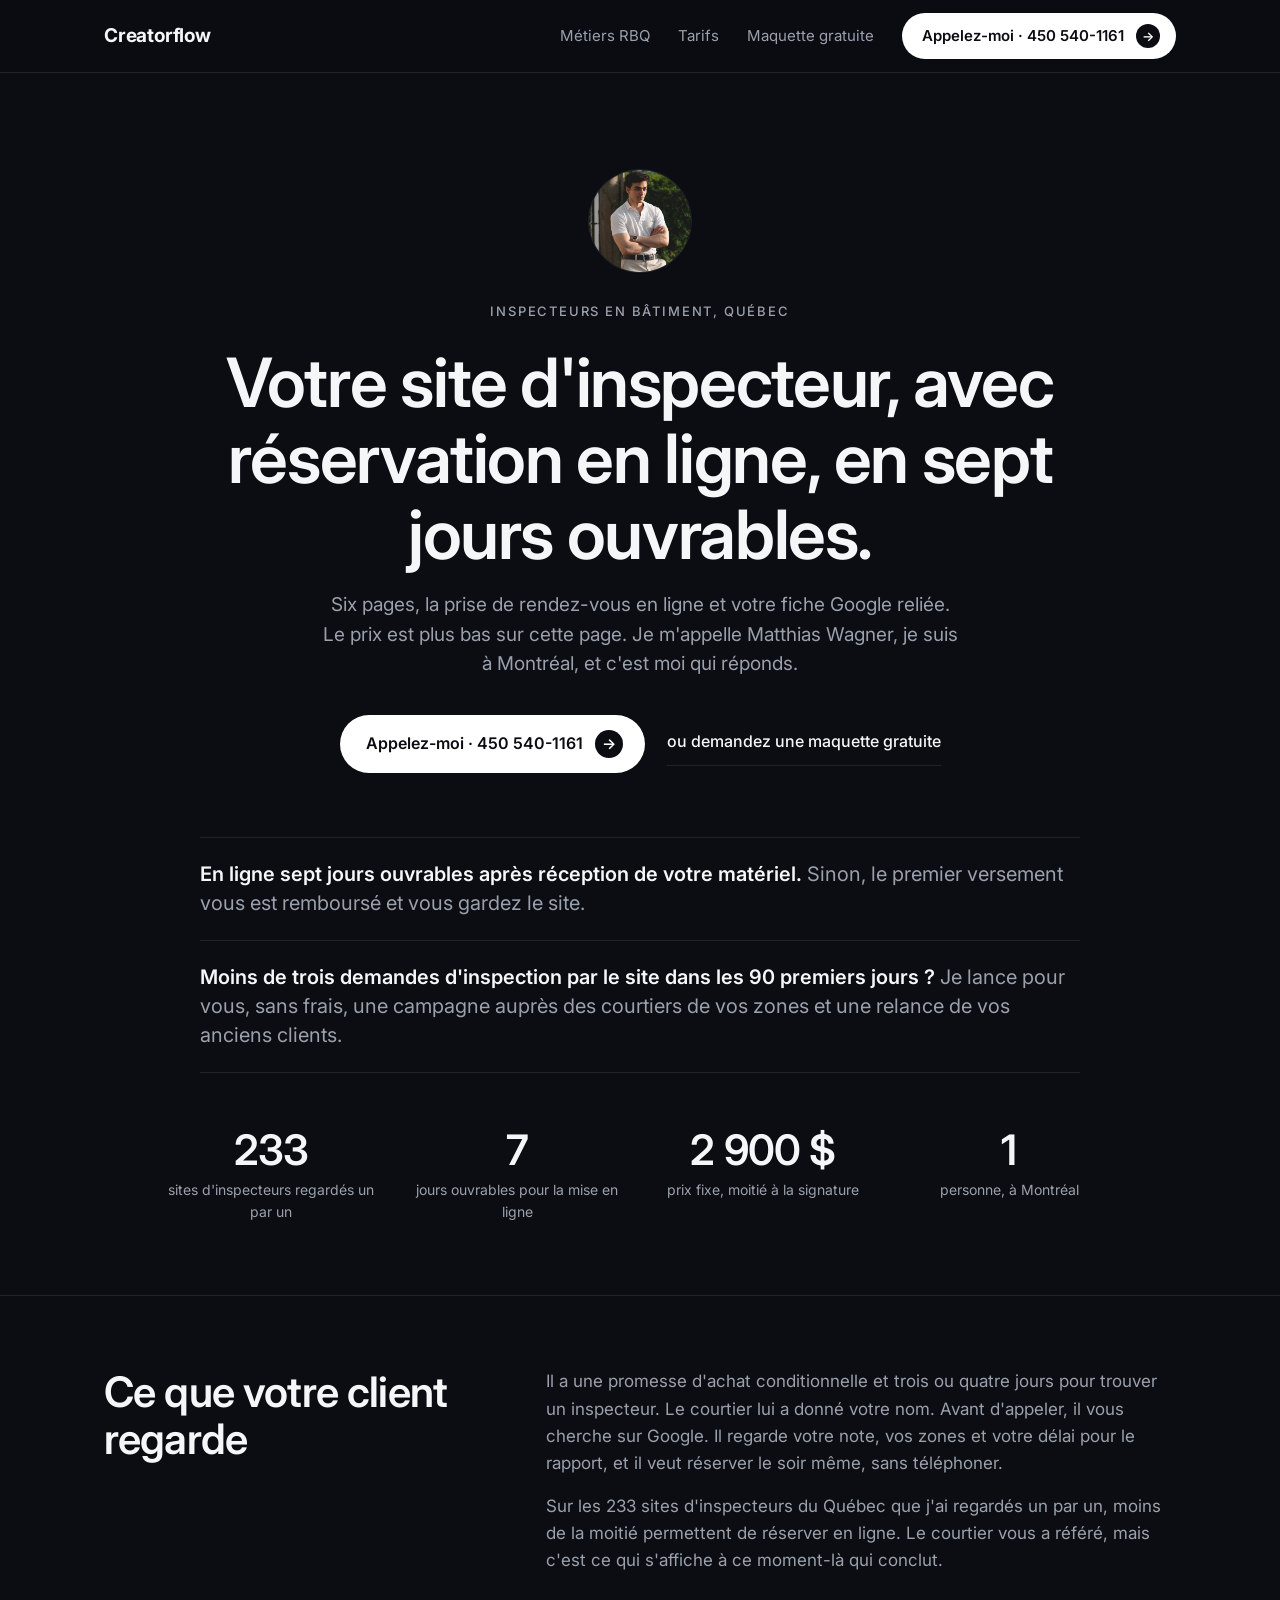
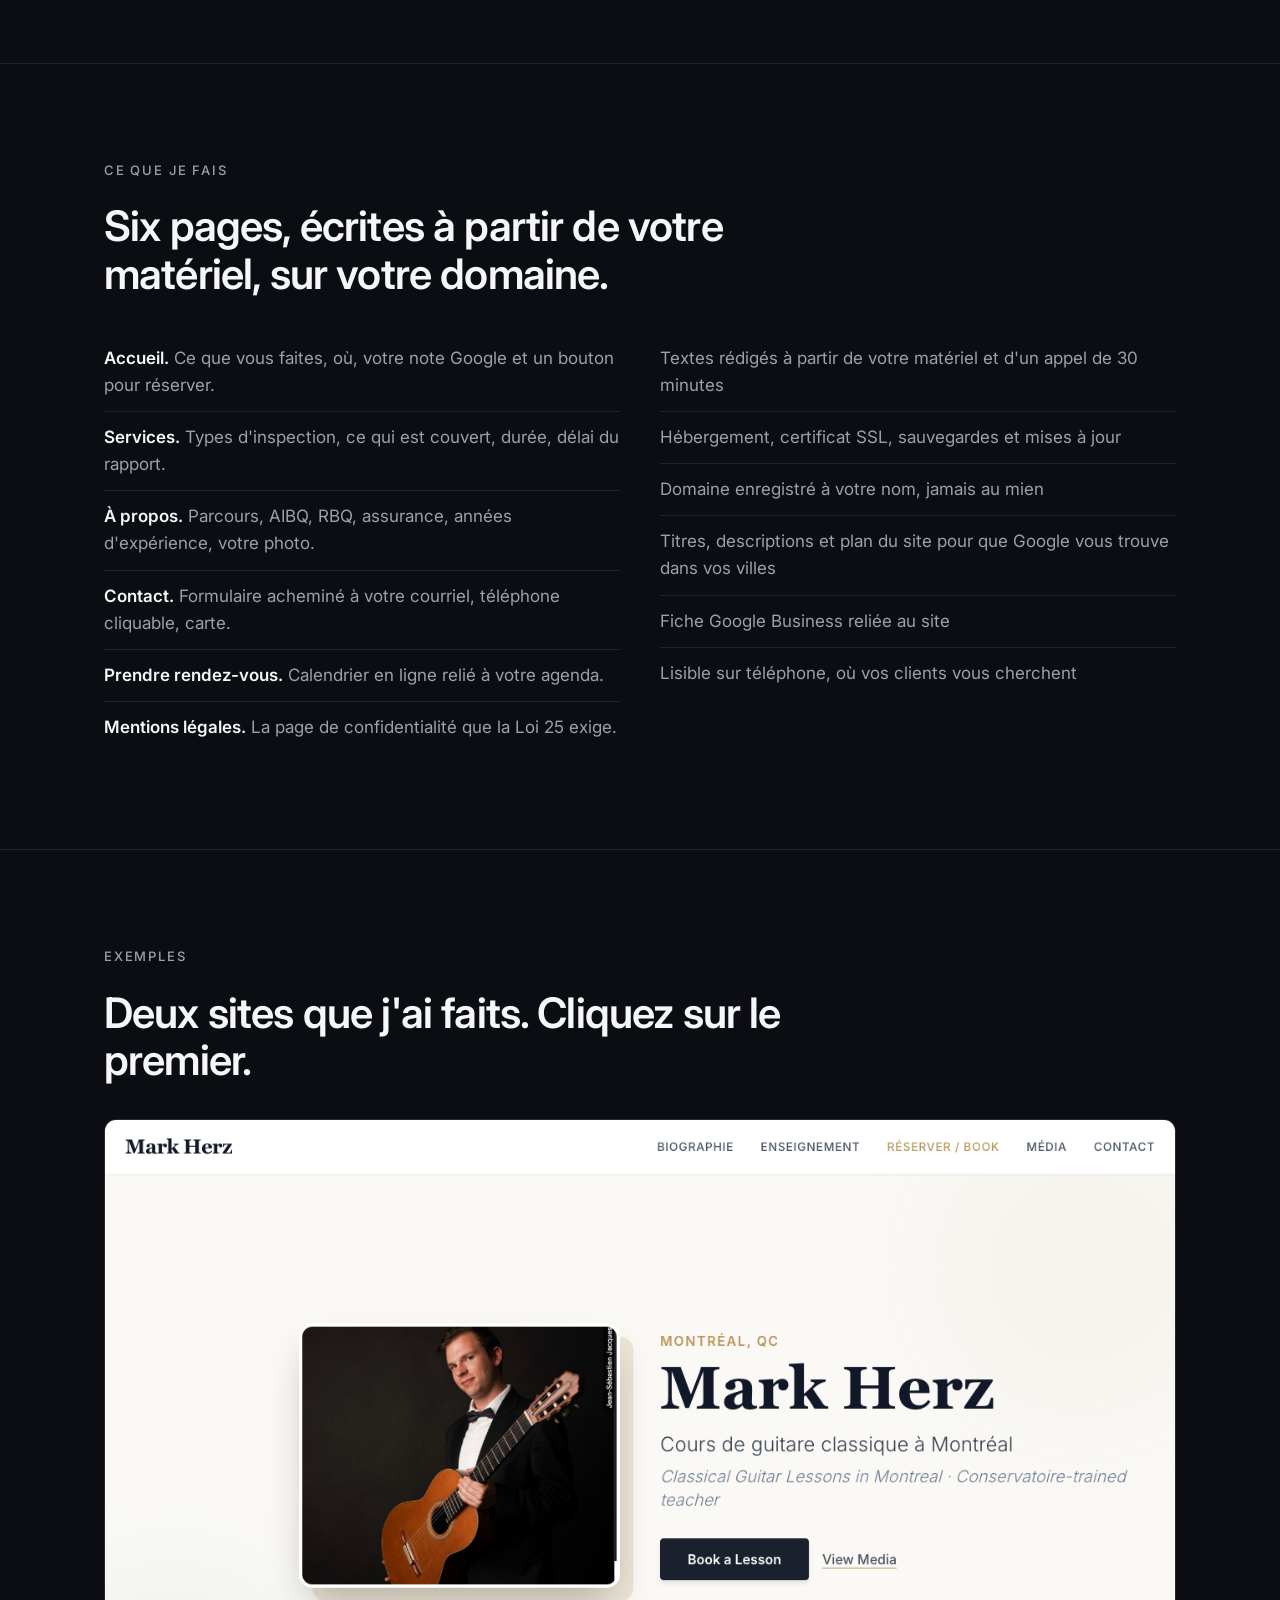
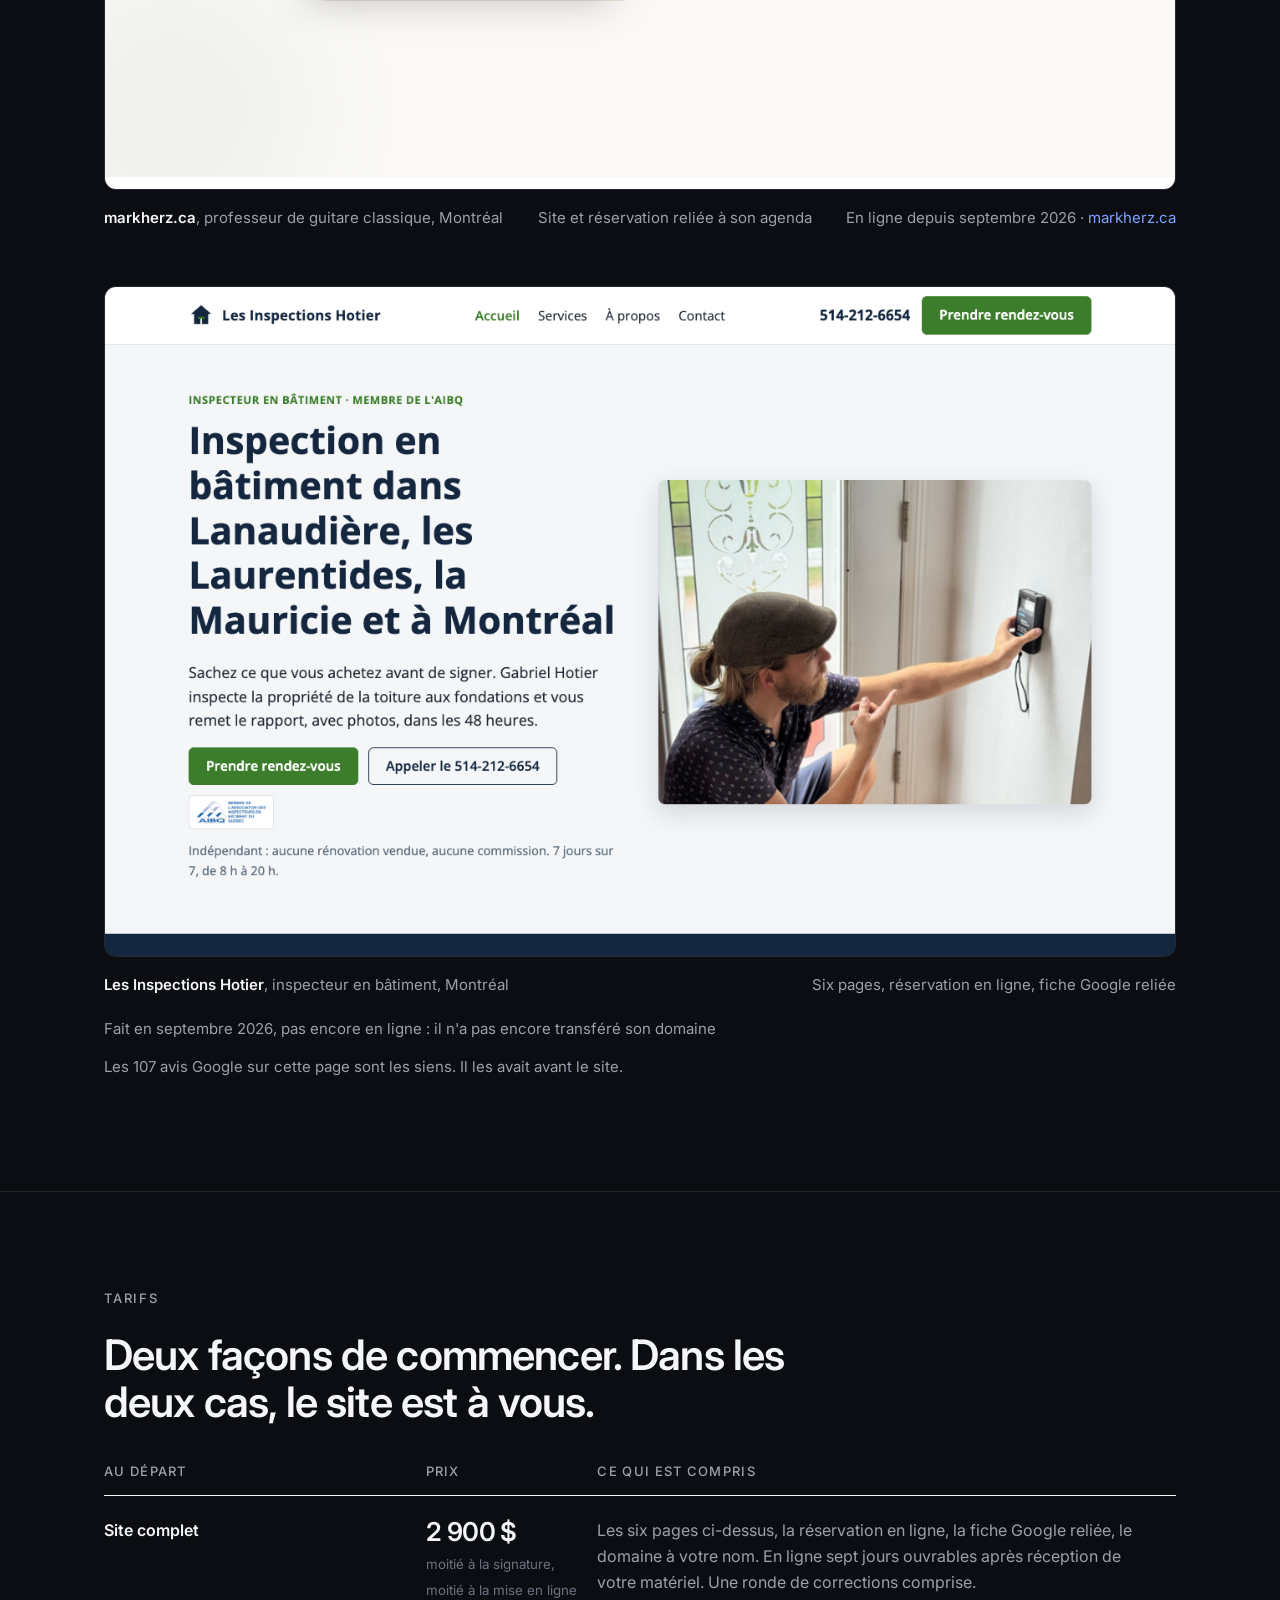
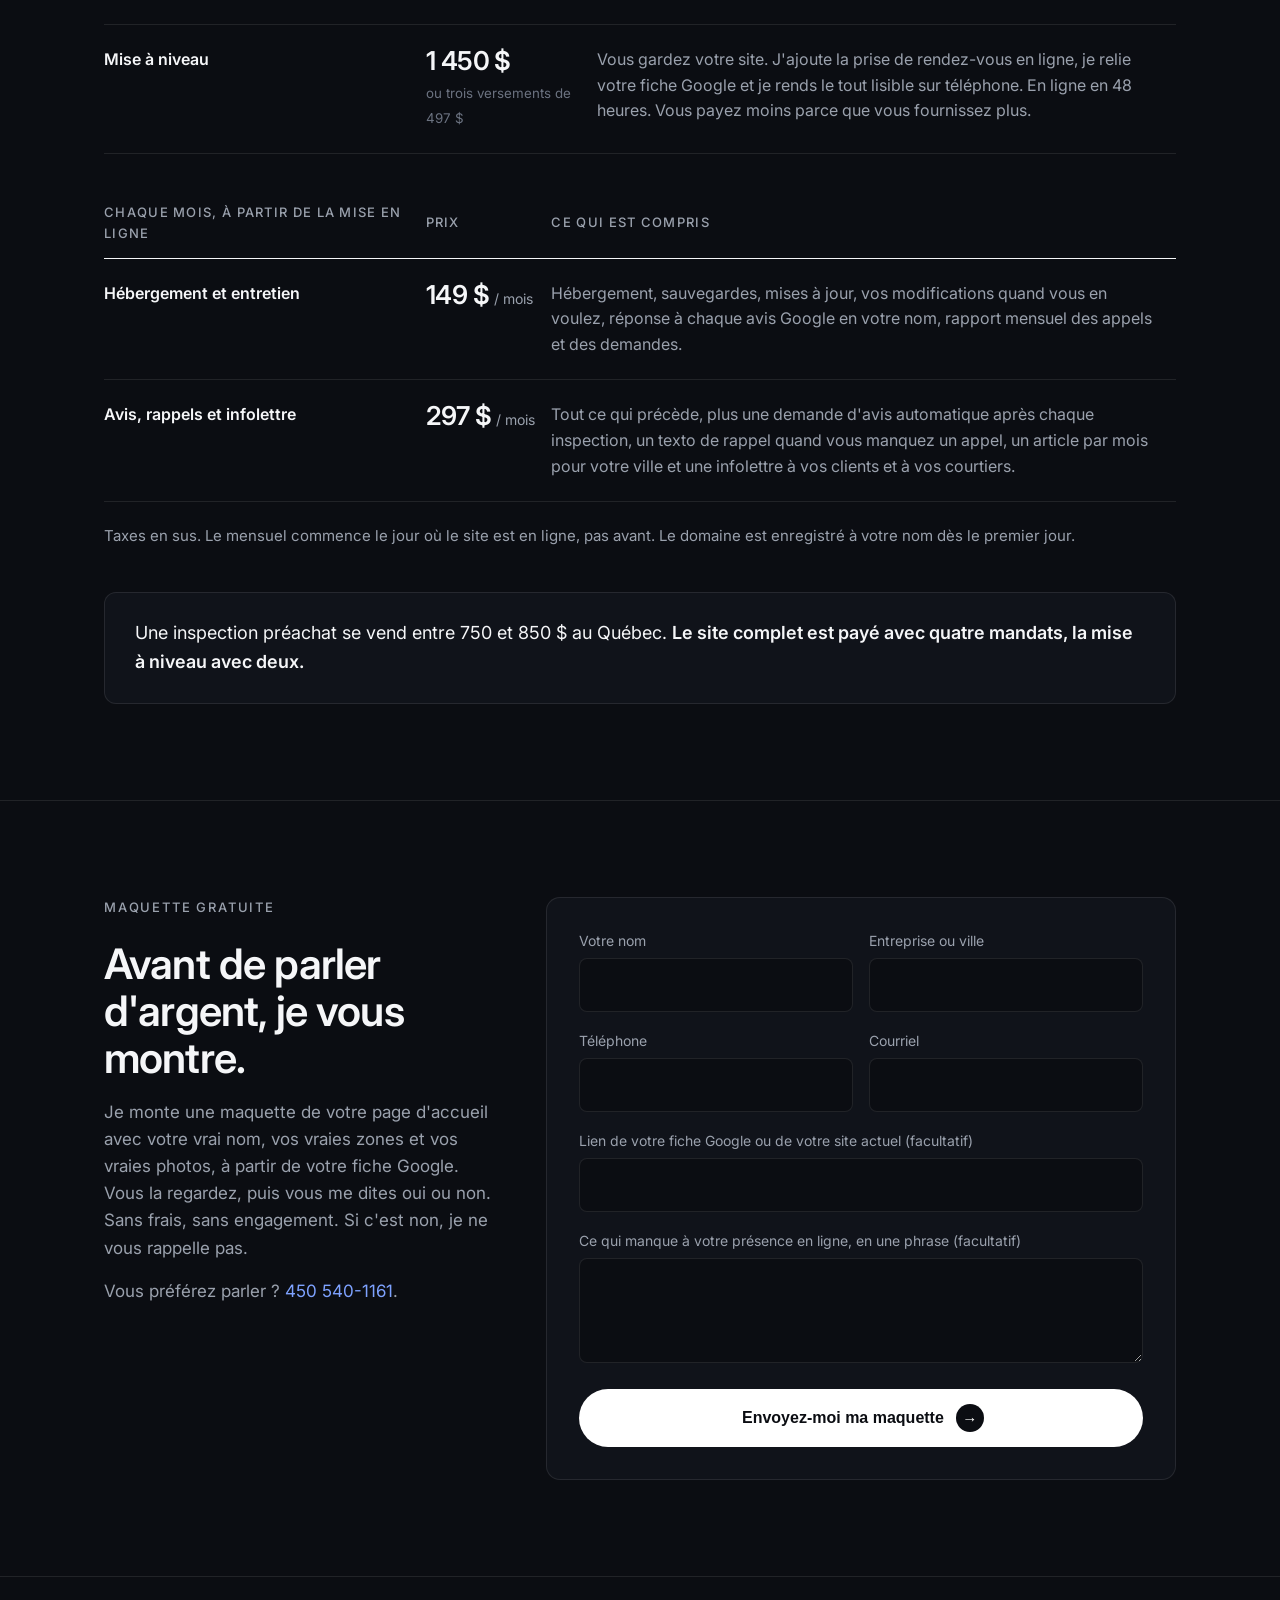
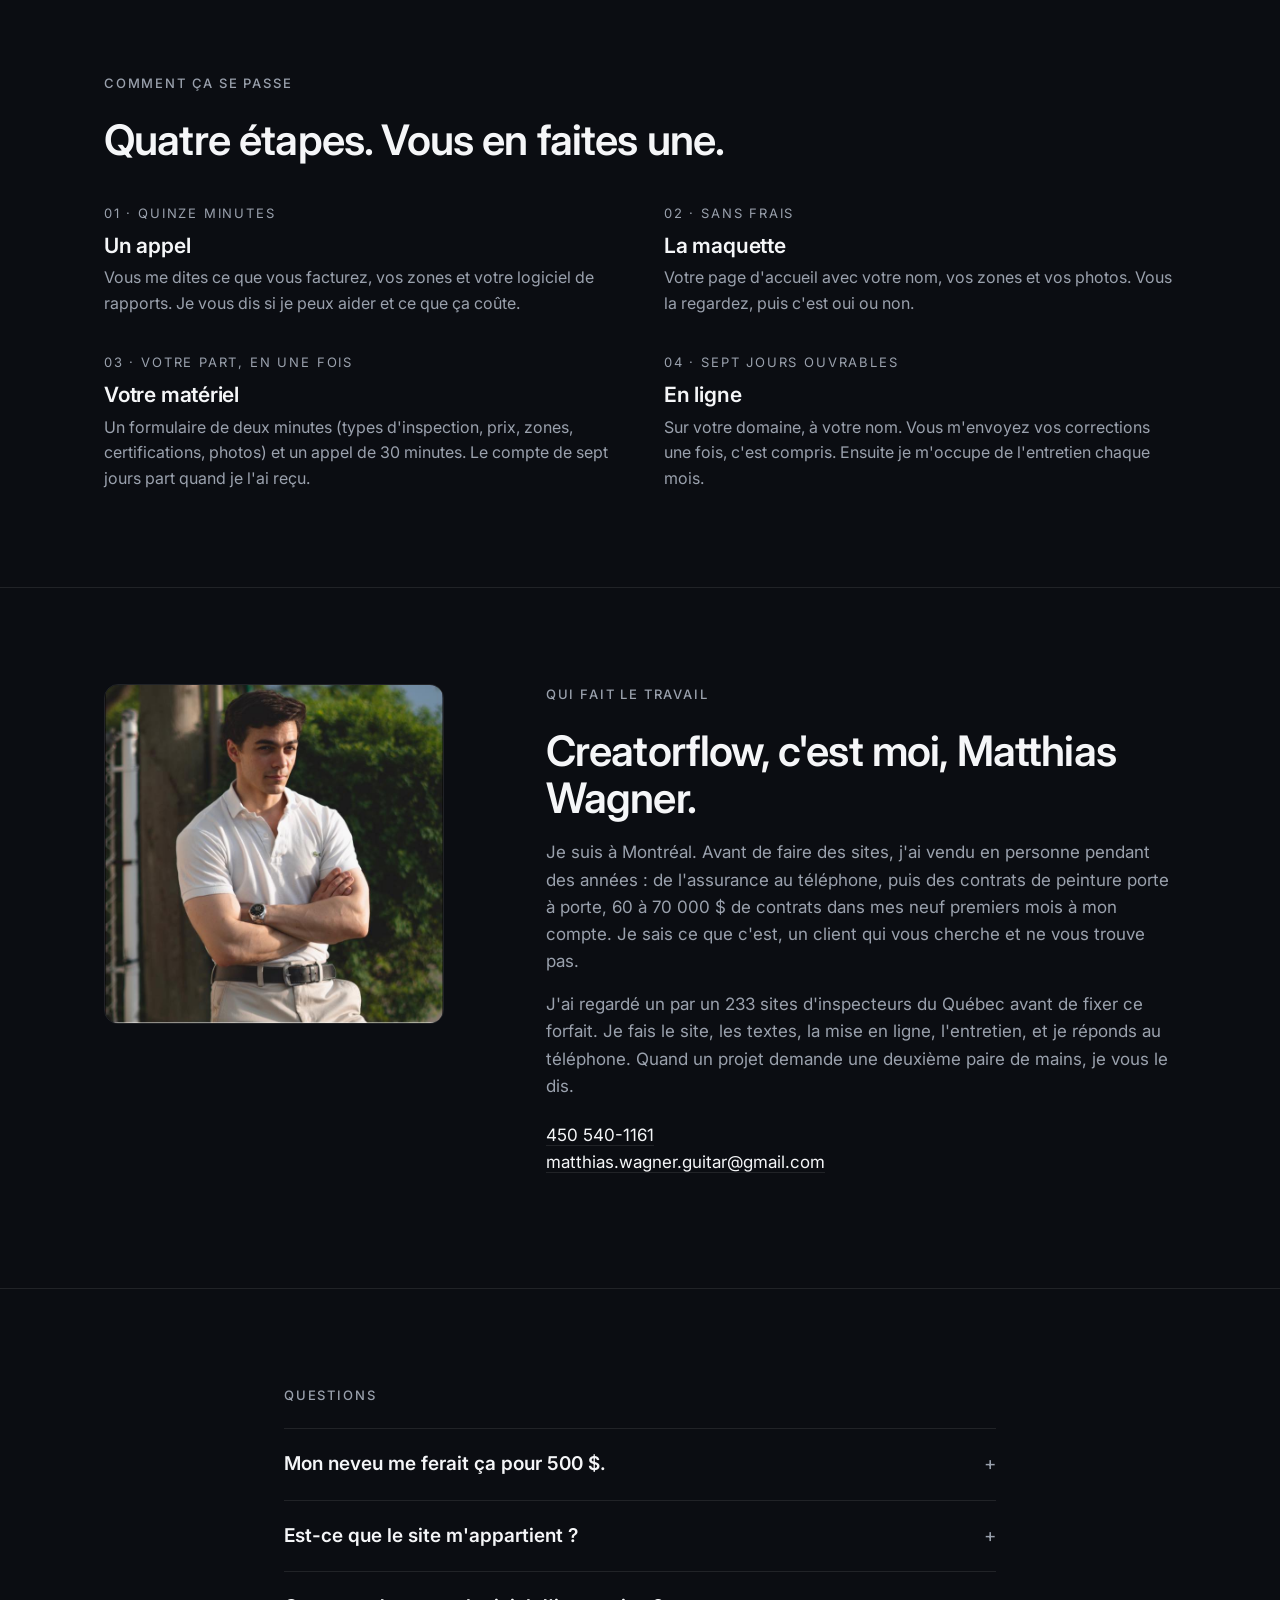
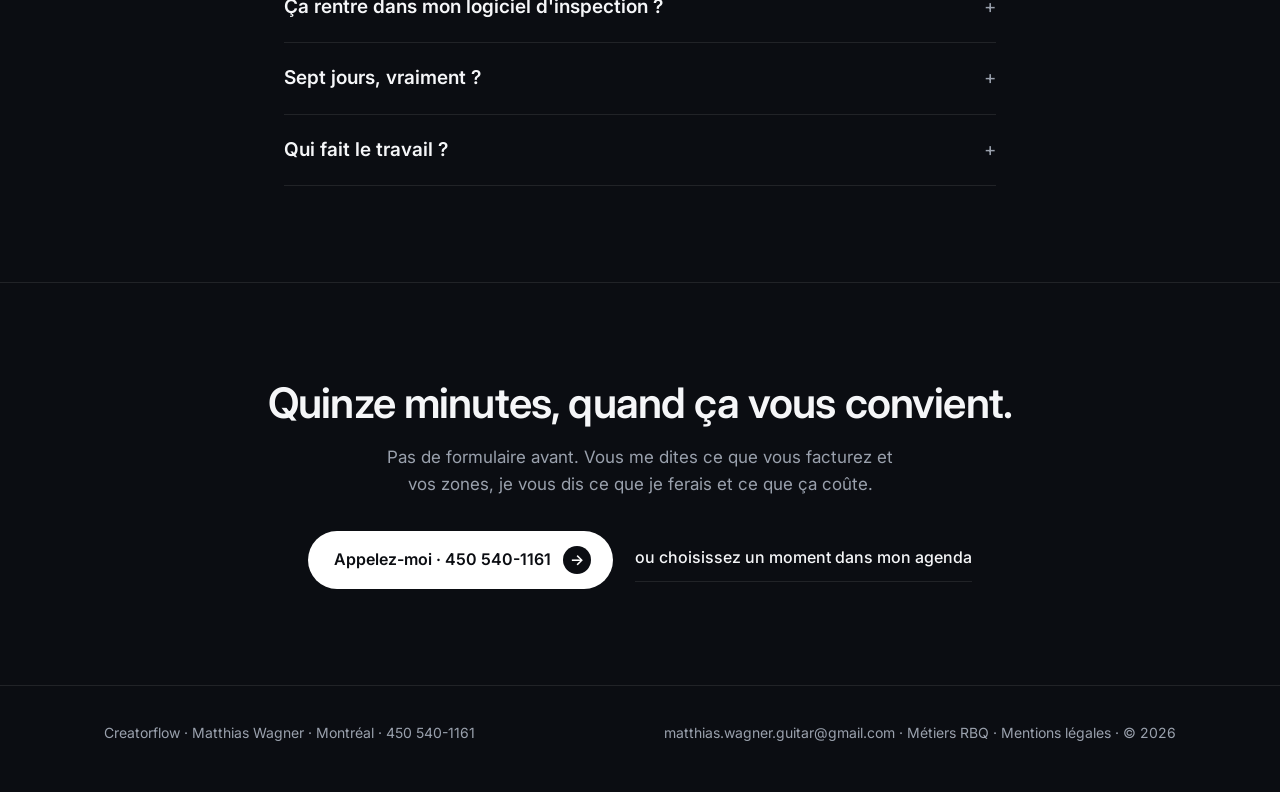
==== index.html @ e0410c9f "creatorflow.ca : site inspecteurs + métiers RBQ + mentions légales (2026-09-16)" ====
<!doctype html>
<html lang="fr-CA">
<head>
<meta charset="utf-8">
<meta name="viewport" content="width=device-width,initial-scale=1">
<title>Site pour inspecteur en bâtiment | Matthias Wagner</title>
<meta name="description" content="Site de six pages avec réservation en ligne pour inspecteur en bâtiment au Québec, en ligne en sept jours ouvrables. 2 900 $, prix fixe. Maquette gratuite.">
<link rel="canonical" href="https://creatorflow.ca/">
<meta property="og:title" content="Site web pour inspecteur en bâtiment, en sept jours ouvrables">
<meta property="og:description" content="Six pages, réservation en ligne, fiche Google reliée. 2 900 $, prix fixe. Maquette gratuite avant de payer. Matthias Wagner, Montréal.">
<meta property="og:image" content="https://creatorflow.ca/assets/hotier-2026-09.png">
<meta property="og:locale" content="fr_CA">
<link rel="preconnect" href="https://fonts.googleapis.com">
<link rel="preconnect" href="https://fonts.gstatic.com" crossorigin>
<link href="https://fonts.googleapis.com/css2?family=Inter:wght@400;500;600;700&display=swap" rel="stylesheet">
<link rel="stylesheet" href="styles.css">
<script src="config.js"></script>
</head>
<body>

<div class="nav"><div class="wrap">
  <a class="logo" href="#accueil">Creatorflow</a>
  <a class="l" href="metiers-rbq.html">Métiers RBQ</a>
  <a class="l" href="#tarifs">Tarifs</a>
  <a class="l" href="#maquette">Maquette gratuite</a>
  <a class="pill" href="tel:+14505401161">Appelez-moi · 450 540-1161 <span class="arr">→</span></a>
</div></div>

<section id="accueil" class="hero"><div class="wrap">
  <img class="portrait" src="assets/matthias-2026-09.jpg" alt="Matthias Wagner" width="104" height="104">
  <div class="label">Inspecteurs en bâtiment, Québec</div>
  <h1>Votre site d'inspecteur, avec réservation en ligne, en sept jours ouvrables.</h1>
  <p class="sub">Six pages, la prise de rendez-vous en ligne et votre fiche Google reliée. Le prix est plus bas sur cette page. Je m'appelle Matthias Wagner, je suis à Montréal, et c'est moi qui réponds.</p>
  <div class="ctas">
    <a class="pill" href="tel:+14505401161">Appelez-moi · 450 540-1161 <span class="arr">→</span></a>
    <a class="ghost" href="#maquette">ou demandez une maquette gratuite</a>
  </div>

  <div class="promesses">
    <p><b>En ligne sept jours ouvrables après réception de votre matériel.</b> <span>Sinon, le premier versement vous est remboursé et vous gardez le site.</span></p>
    <p><b>Moins de trois demandes d'inspection par le site dans les 90 premiers jours ?</b> <span>Je lance pour vous, sans frais, une campagne auprès des courtiers de vos zones et une relance de vos anciens clients.</span></p>
  </div>

  <div class="chiffres">
    <div><div class="n">233</div><div class="t">sites d'inspecteurs regardés un par un</div></div>
    <div><div class="n">7</div><div class="t">jours ouvrables pour la mise en ligne</div></div>
    <div><div class="n">2 900 $</div><div class="t">prix fixe, moitié à la signature</div></div>
    <div><div class="n">1</div><div class="t">personne, à Montréal</div></div>
  </div>
</div></section>

<section class="tight"><div class="wrap"><div class="split">
  <div><h2>Ce que votre client regarde</h2></div>
  <div>
    <p class="muted">Il a une promesse d'achat conditionnelle et trois ou quatre jours pour trouver un inspecteur. Le courtier lui a donné votre nom. Avant d'appeler, il vous cherche sur Google. Il regarde votre note, vos zones et votre délai pour le rapport, et il veut réserver le soir même, sans téléphoner.</p>
    <p class="muted">Sur les 233 sites d'inspecteurs du Québec que j'ai regardés un par un, moins de la moitié permettent de réserver en ligne. Le courtier vous a référé, mais c'est ce qui s'affiche à ce moment-là qui conclut.</p>
  </div>
</div></div></section>

<section id="ce-que-je-fais"><div class="wrap">
  <div class="label">Ce que je fais</div>
  <h2 style="max-width:760px">Six pages, écrites à partir de votre matériel, sur votre domaine.</h2>
  <div class="two" style="margin-top:36px">
    <ul class="plain">
      <li><b>Accueil.</b> Ce que vous faites, où, votre note Google et un bouton pour réserver.</li>
      <li><b>Services.</b> Types d'inspection, ce qui est couvert, durée, délai du rapport.</li>
      <li><b>À propos.</b> Parcours, AIBQ, RBQ, assurance, années d'expérience, votre photo.</li>
      <li><b>Contact.</b> Formulaire acheminé à votre courriel, téléphone cliquable, carte.</li>
      <li><b>Prendre rendez-vous.</b> Calendrier en ligne relié à votre agenda.</li>
      <li><b>Mentions légales.</b> La page de confidentialité que la Loi 25 exige.</li>
    </ul>
    <ul class="plain">
      <li>Textes rédigés à partir de votre matériel et d'un appel de 30 minutes</li>
      <li>Hébergement, certificat SSL, sauvegardes et mises à jour</li>
      <li>Domaine enregistré à votre nom, jamais au mien</li>
      <li>Titres, descriptions et plan du site pour que Google vous trouve dans vos villes</li>
      <li>Fiche Google Business reliée au site</li>
      <li>Lisible sur téléphone, où vos clients vous cherchent</li>
    </ul>
  </div>
</div></section>

<section id="exemple"><div class="wrap">
  <div class="label">Exemples</div>
  <h2 style="max-width:760px">Deux sites que j'ai faits. Cliquez sur le premier.</h2>
  <div class="exemple" style="margin-top:36px">
    <a class="shot" href="https://markherz.ca" target="_blank" rel="noopener" style="display:block"><img src="assets/markherz-2026-09.png" alt="Page d'accueil de markherz.ca" width="1280" height="900"></a>
    <div class="cap"><span><b>markherz.ca</b>, professeur de guitare classique, Montréal</span><span>Site et réservation reliée à son agenda</span><span>En ligne depuis septembre 2026 · <a class="lnk" href="https://markherz.ca" target="_blank" rel="noopener">markherz.ca</a></span></div>
  </div>
  <div class="exemple">
    <div class="shot"><img src="assets/hotier-2026-09.png" alt="Page d'accueil faite pour Les Inspections Hotier" width="1280" height="900"></div>
    <div class="cap"><span><b>Les Inspections Hotier</b>, inspecteur en bâtiment, Montréal</span><span>Six pages, réservation en ligne, fiche Google reliée</span><span>Fait en septembre 2026, pas encore en ligne : il n'a pas encore transféré son domaine</span></div>
    <p class="muted" style="margin-top:14px;font-size:15px">Les 107 avis Google sur cette page sont les siens. Il les avait avant le site.</p>
  </div>
</div></section>

<section id="tarifs"><div class="wrap">
  <div class="label">Tarifs</div>
  <h2 style="max-width:760px">Deux façons de commencer. Dans les deux cas, le site est à vous.</h2>
  <div class="tblwrap" style="margin-top:36px"><table>
    <thead><tr><th>Au départ</th><th>Prix</th><th>Ce qui est compris</th></tr></thead>
    <tbody>
    <tr><td>Site complet</td><td><span class="amt">2 900 $</span><small class="dim">moitié à la signature, moitié à la mise en ligne</small></td><td>Les six pages ci-dessus, la réservation en ligne, la fiche Google reliée, le domaine à votre nom. En ligne sept jours ouvrables après réception de votre matériel. Une ronde de corrections comprise.</td></tr>
    <tr><td>Mise à niveau</td><td><span class="amt">1 450 $</span><small class="dim">ou trois versements de 497 $</small></td><td>Vous gardez votre site. J'ajoute la prise de rendez-vous en ligne, je relie votre fiche Google et je rends le tout lisible sur téléphone. En ligne en 48 heures. Vous payez moins parce que vous fournissez plus.</td></tr>
    </tbody>
  </table></div>
  <div class="tblwrap" style="margin-top:48px"><table>
    <thead><tr><th>Chaque mois, à partir de la mise en ligne</th><th>Prix</th><th>Ce qui est compris</th></tr></thead>
    <tbody>
    <tr><td>Hébergement et entretien</td><td><span class="amt">149 $ <small>/ mois</small></span></td><td>Hébergement, sauvegardes, mises à jour, vos modifications quand vous en voulez, réponse à chaque avis Google en votre nom, rapport mensuel des appels et des demandes.</td></tr>
    <tr><td>Avis, rappels et infolettre</td><td><span class="amt">297 $ <small>/ mois</small></span></td><td>Tout ce qui précède, plus une demande d'avis automatique après chaque inspection, un texto de rappel quand vous manquez un appel, un article par mois pour votre ville et une infolettre à vos clients et à vos courtiers.</td></tr>
    </tbody>
  </table></div>
  <p class="note">Taxes en sus. Le mensuel commence le jour où le site est en ligne, pas avant. Le domaine est enregistré à votre nom dès le premier jour.</p>
  <div class="anchor">Une inspection préachat se vend entre 750 et 850 $ au Québec. <b>Le site complet est payé avec quatre mandats, la mise à niveau avec deux.</b></div>
</div></section>

<section id="maquette"><div class="wrap"><div class="split">
  <div>
    <div class="label">Maquette gratuite</div>
    <h2>Avant de parler d'argent, je vous montre.</h2>
    <p class="muted">Je monte une maquette de votre page d'accueil avec votre vrai nom, vos vraies zones et vos vraies photos, à partir de votre fiche Google. Vous la regardez, puis vous me dites oui ou non. Sans frais, sans engagement. Si c'est non, je ne vous rappelle pas.</p>
    <p class="muted">Vous préférez parler ? <a class="lnk" href="tel:+14505401161">450 540-1161</a>.</p>
  </div>
  <form class="form req" method="post" action="https://matthias-wagner-guitar--cf-leads-web.modal.run/lead/creatorflow" novalidate>
    <div class="row">
      <div class="f"><label for="nom">Votre nom</label><input id="nom" name="nom" type="text" autocomplete="name" required></div>
      <div class="f"><label for="municipalite">Entreprise ou ville</label><input id="municipalite" name="municipalite" type="text" autocomplete="organization"></div>
    </div>
    <div class="row">
      <div class="f"><label for="telephone">Téléphone</label><input id="telephone" name="telephone" type="tel" autocomplete="tel" inputmode="tel" required></div>
      <div class="f"><label for="courriel">Courriel</label><input id="courriel" name="courriel" type="email" autocomplete="email" inputmode="email" required></div>
    </div>
    <div class="f"><label for="adresse_propriete">Lien de votre fiche Google ou de votre site actuel (facultatif)</label><input id="adresse_propriete" name="adresse_propriete" type="text" inputmode="url"></div>
    <div class="f"><label for="message">Ce qui manque à votre présence en ligne, en une phrase (facultatif)</label><textarea id="message" name="message" rows="3"></textarea></div>
    <div class="pot" aria-hidden="true"><label for="site_web">Site web</label><input id="site_web" name="site_web" type="text" tabindex="-1" autocomplete="off"></div>
    <input type="hidden" name="type_inspection" value="maquette">
    <button class="pill" type="submit">Envoyez-moi ma maquette <span class="arr">→</span></button>
  </form>
</div></div></section>

<section><div class="wrap">
  <div class="label">Comment ça se passe</div>
  <h2 style="max-width:760px">Quatre étapes. Vous en faites une.</h2>
  <div class="steps">
    <div class="step"><div class="n">01 · QUINZE MINUTES</div><h3>Un appel</h3><p>Vous me dites ce que vous facturez, vos zones et votre logiciel de rapports. Je vous dis si je peux aider et ce que ça coûte.</p></div>
    <div class="step"><div class="n">02 · SANS FRAIS</div><h3>La maquette</h3><p>Votre page d'accueil avec votre nom, vos zones et vos photos. Vous la regardez, puis c'est oui ou non.</p></div>
    <div class="step"><div class="n">03 · VOTRE PART, EN UNE FOIS</div><h3>Votre matériel</h3><p>Un formulaire de deux minutes (types d'inspection, prix, zones, certifications, photos) et un appel de 30 minutes. Le compte de sept jours part quand je l'ai reçu.</p></div>
    <div class="step"><div class="n">04 · SEPT JOURS OUVRABLES</div><h3>En ligne</h3><p>Sur votre domaine, à votre nom. Vous m'envoyez vos corrections une fois, c'est compris. Ensuite je m'occupe de l'entretien chaque mois.</p></div>
  </div>
</div></section>

<section id="a-propos" class="apropos"><div class="wrap"><div class="split">
  <div><img class="portrait" src="assets/matthias-2026-09.jpg" alt="Matthias Wagner, Montréal" width="750" height="750"></div>
  <div>
    <div class="label">Qui fait le travail</div>
    <h2>Creatorflow, c'est moi, Matthias Wagner.</h2>
    <p>Je suis à Montréal. Avant de faire des sites, j'ai vendu en personne pendant des années : de l'assurance au téléphone, puis des contrats de peinture porte à porte, 60 à 70 000 $ de contrats dans mes neuf premiers mois à mon compte. Je sais ce que c'est, un client qui vous cherche et ne vous trouve pas.</p>
    <p>J'ai regardé un par un 233 sites d'inspecteurs du Québec avant de fixer ce forfait. Je fais le site, les textes, la mise en ligne, l'entretien, et je réponds au téléphone. Quand un projet demande une deuxième paire de mains, je vous le dis.</p>
    <p class="coord"><a href="tel:+14505401161">450 540-1161</a><br><a href="mailto:matthias.wagner.guitar@gmail.com">matthias.wagner.guitar@gmail.com</a></p>
  </div>
</div></div></section>

<section id="questions"><div class="wrap col">
  <div class="label">Questions</div>
  <details><summary>Mon neveu me ferait ça pour 500 $.</summary><p>C'est possible, et souvent c'est correct. Dans six mois, quand il faut changer un numéro ou ajouter une zone, il n'est plus là. C'est pour ça que tant de sites d'inspecteurs que j'ai regardés sont figés depuis des années. Ici, c'est compris dans le mensuel.</p></details>
  <details><summary>Est-ce que le site m'appartient ?</summary><p>Oui. Le domaine est enregistré à votre nom dès le premier jour et le site vous appartient dès la mise en ligne. Si vous arrêtez le mensuel, vous partez avec le site.</p></details>
  <details><summary>Ça rentre dans mon logiciel d'inspection ?</summary><p>Si votre logiciel offre un calendrier de réservation (Spectora, ISN, HomeGauge, Tap Inspect), je le branche sur le site, c'est compris. Sinon, je mets en place un calendrier en ligne relié à votre agenda et un formulaire acheminé à votre courriel.</p></details>
  <details><summary>Sept jours, vraiment ?</summary><p>Sept jours ouvrables à partir du moment où j'ai vos textes et vos photos. C'est écrit dans l'entente, avec le remboursement du premier versement si je dépasse. Si votre matériel n'arrive pas, le compte ne part pas.</p></details>
  <details><summary>Qui fait le travail ?</summary><p>Moi. Le site, les textes, la mise en ligne, l'entretien et le téléphone.</p></details>
</div></section>

<section id="rendez-vous" class="closing"><div class="wrap">
  <h2>Quinze minutes, quand ça vous convient.</h2>
  <p>Pas de formulaire avant. Vous me dites ce que vous facturez et vos zones, je vous dis ce que je ferais et ce que ça coûte.</p>
  <div class="cal-box" hidden></div>
  <div id="sans-calendrier" class="ctas">
    <a class="pill" href="tel:+14505401161">Appelez-moi · 450 540-1161 <span class="arr">→</span></a>
    <a class="ghost" data-calendly="accueil" href="https://calendly.com/matthias-wagner-cf/meeting-with-matthias?utm_source=site&utm_campaign=accueil" target="_blank" rel="noopener">ou choisissez un moment dans mon agenda</a>
  </div>
</div></section>

<footer><div class="wrap">
  <span>Creatorflow · Matthias Wagner · Montréal · <a href="tel:+14505401161">450 540-1161</a></span>
  <span><a href="mailto:matthias.wagner.guitar@gmail.com">matthias.wagner.guitar@gmail.com</a> · <a href="metiers-rbq.html">Métiers RBQ</a> · <a href="mentions-legales.html">Mentions légales</a> · © <span data-annee>2026</span></span>
</div></footer>

<div class="sticky-cta"><a class="pill" href="tel:+14505401161">Appelez-moi · 450 540-1161 <span class="arr">→</span></a></div>

<script src="site.js"></script>
</body>
</html>
---- styles.css ----
/* creatorflow.ca. Fond sombre, une colonne, un seul bouton. */
:root{--bg:#0b0d12;--bg2:#10131a;--ink:#f5f6f8;--muted:#9aa1ad;--dim:#6b7280;--line:rgba(255,255,255,.09);--accent:#7ea2ff;--w:1120px;--col:760px}
*{box-sizing:border-box}
html{scroll-behavior:smooth;-webkit-text-size-adjust:100%}
body{margin:0;background:var(--bg);color:var(--ink);font:17px/1.6 Inter,-apple-system,"Segoe UI",Roboto,Helvetica,Arial,sans-serif;-webkit-font-smoothing:antialiased}
img{max-width:100%;height:auto;display:block}
a{color:inherit}
p{margin:0 0 16px}
h1,h2,h3{font-weight:600;letter-spacing:-.02em;line-height:1.12;margin:0 0 18px}
h1{font-size:clamp(38px,5.6vw,68px)}
h2{font-size:clamp(28px,3.6vw,42px)}
h3{font-size:22px;letter-spacing:-.01em;margin-bottom:8px}
.wrap{max-width:var(--w);margin:0 auto;padding:0 24px}
.col{max-width:var(--col);margin-left:auto;margin-right:auto}
.muted{color:var(--muted)}
.dim{color:var(--dim)}
.label{font-size:13px;letter-spacing:.14em;text-transform:uppercase;color:var(--muted);font-weight:500;margin-bottom:22px}
.pill{display:inline-flex;align-items:center;gap:12px;background:#fff;color:#0b0d12;text-decoration:none;font-weight:600;font-size:16px;padding:15px 22px 15px 26px;border-radius:999px;border:0;cursor:pointer;min-height:44px;transition:transform .15s,background .15s;white-space:nowrap}
.pill:hover{background:#e9ecf3}
.pill:active{transform:scale(.98)}
.pill .arr{display:inline-flex;align-items:center;justify-content:center;width:28px;height:28px;border-radius:50%;background:#0b0d12;color:#fff;font-size:15px}
.ghost{display:inline-flex;align-items:center;gap:8px;color:var(--ink);text-decoration:none;font-weight:500;font-size:16px;border-bottom:1px solid var(--line);padding-bottom:2px;min-height:44px}
.ghost:hover{border-color:var(--ink)}
.lnk{color:var(--accent);text-decoration:none;border-bottom:1px solid transparent}
.lnk:hover{border-color:var(--accent)}
section{padding:96px 0}
section+section{border-top:1px solid var(--line)}
.tight{padding:72px 0}

/* Navigation */
.nav{position:sticky;top:0;z-index:20;background:rgba(11,13,18,.85);backdrop-filter:blur(10px);-webkit-backdrop-filter:blur(10px);border-bottom:1px solid var(--line)}
.nav .wrap{display:flex;align-items:center;gap:28px;height:72px}
.logo{font-weight:700;font-size:19px;letter-spacing:-.01em;text-decoration:none;margin-right:auto}
.nav a.l{text-decoration:none;font-size:15px;color:var(--muted)}
.nav a.l:hover{color:var(--ink)}
.nav .pill{padding:11px 16px 11px 20px;font-size:15px;min-height:40px}
.nav .pill .arr{width:24px;height:24px;font-size:13px}
.menu-btn{display:none}
@media(max-width:760px){.nav a.l{display:none}.nav .pill{display:none}}

/* Accueil */
.hero{padding:96px 0 72px;text-align:center}
.hero .portrait{width:104px;height:104px;border-radius:50%;object-fit:cover;margin:0 auto 28px;border:1px solid var(--line)}
.hero h1{max-width:900px;margin-left:auto;margin-right:auto}
.hero .sub{font-size:19px;color:var(--muted);max-width:640px;margin:0 auto 36px;line-height:1.55}
.ctas{display:flex;gap:22px;justify-content:center;align-items:center;flex-wrap:wrap}
.promesses{margin:64px auto 0;max-width:880px;text-align:left;border-top:1px solid var(--line);border-bottom:1px solid var(--line)}
.promesses p{margin:0;padding:22px 0;font-size:20px;line-height:1.45;font-weight:500}
.promesses p+p{border-top:1px solid var(--line)}
.promesses b{color:var(--ink);font-weight:600}
.promesses span{color:var(--muted);font-weight:400}
.chiffres{display:grid;grid-template-columns:repeat(4,1fr);gap:24px;max-width:960px;margin:56px auto 0}
.chiffres div{text-align:center}
.chiffres .n{font-size:clamp(30px,3.6vw,42px);font-weight:600;letter-spacing:-.02em;line-height:1}
.chiffres .t{font-size:14px;color:var(--muted);margin-top:8px}
@media(max-width:700px){.chiffres{grid-template-columns:1fr 1fr;gap:28px 16px}.hero{padding:64px 0 56px}.promesses p{font-size:18px}}

/* Blocs */
.split{display:grid;grid-template-columns:1fr 1.6fr;gap:48px;align-items:start}
.two{display:grid;grid-template-columns:1fr 1fr;gap:40px}
@media(max-width:760px){.split,.two{grid-template-columns:1fr;gap:24px}}
ul.plain{list-style:none;padding:0;margin:0}
ul.plain li{padding:12px 0;border-bottom:1px solid var(--line);color:var(--muted)}
ul.plain li b{color:var(--ink);font-weight:600}
ul.plain li:last-child{border-bottom:0}

/* Exemples */
.shot{border:1px solid var(--line);border-radius:12px;overflow:hidden;background:var(--bg2)}
.shot img{aspect-ratio:16/10;object-fit:cover;object-position:top;width:100%}
.cap{display:flex;justify-content:space-between;gap:20px;flex-wrap:wrap;margin-top:16px;font-size:15px;color:var(--muted)}
.cap b{color:var(--ink);font-weight:600}
.exemple+.exemple{margin-top:56px}

/* Tarifs */
table{width:100%;border-collapse:collapse;font-size:16px}
th{text-align:left;font-weight:500;font-size:13px;letter-spacing:.1em;text-transform:uppercase;color:var(--muted);padding:0 16px 14px 0;border-bottom:1px solid var(--ink)}
td{padding:22px 16px 22px 0;border-bottom:1px solid var(--line);vertical-align:top;color:var(--muted)}
td:first-child{color:var(--ink);font-weight:600;width:30%}
td .amt{font-size:26px;font-weight:600;letter-spacing:-.02em;color:var(--ink);display:block;white-space:nowrap;line-height:1.1;margin-bottom:4px}
td .amt small{font-size:14px;color:var(--muted);font-weight:400;letter-spacing:0}
.tblwrap{overflow-x:auto}
.note{font-size:15px;color:var(--muted);margin-top:22px}
.anchor{margin-top:44px;padding:26px 30px;border:1px solid var(--line);border-radius:12px;font-size:18px;background:var(--bg2)}
.anchor b{font-weight:600}
@media(max-width:700px){table,thead,tbody,tr,td,th{display:block}thead{display:none}td{padding:8px 0;border:0}td:first-child{padding-top:22px;width:auto}tr{border-bottom:1px solid var(--line);padding-bottom:16px;display:block}}

/* Formulaire */
.form{background:var(--bg2);border:1px solid var(--line);border-radius:14px;padding:32px}
.form label{display:block;font-size:14px;color:var(--muted);margin:0 0 6px}
.form input,.form textarea{width:100%;background:var(--bg);color:var(--ink);border:1px solid var(--line);border-radius:8px;padding:13px 14px;font:inherit;font-size:16px;min-height:46px}
.form input:focus,.form textarea:focus{outline:2px solid var(--accent);outline-offset:1px;border-color:transparent}
.form .row{display:grid;grid-template-columns:1fr 1fr;gap:16px}
.form .f{margin-bottom:18px}
.form .pot{position:absolute;left:-9999px;top:-9999px;height:0;overflow:hidden}
.form .pill{width:100%;justify-content:center}
.form .ok{font-size:18px;margin:0}
@media(max-width:600px){.form{padding:22px}.form .row{grid-template-columns:1fr}}

/* Étapes */
.steps{display:grid;grid-template-columns:1fr 1fr;gap:36px 48px;margin-top:40px}
.step .n{font-size:13px;letter-spacing:.14em;color:var(--muted);margin-bottom:10px}
.step h3{font-size:21px}
.step p{color:var(--muted);font-size:16px;margin:0}
@media(max-width:640px){.steps{grid-template-columns:1fr;gap:28px}}

/* À propos */
.apropos .portrait{width:100%;max-width:340px;border-radius:14px;border:1px solid var(--line);object-fit:cover;aspect-ratio:1}
.apropos p{color:var(--muted)}
.apropos .coord{margin-top:22px;font-size:17px}
.apropos .coord a{text-decoration:none;color:var(--ink);border-bottom:1px solid var(--line)}

/* Questions */
details{border-bottom:1px solid var(--line);padding:20px 0}
details:first-of-type{border-top:1px solid var(--line)}
summary{cursor:pointer;font-weight:600;font-size:19px;list-style:none;display:flex;justify-content:space-between;gap:16px;min-height:28px}
summary::-webkit-details-marker{display:none}
summary:after{content:"+";color:var(--muted);font-weight:400;flex:none}
details[open] summary:after{content:"\2013"}
details p{color:var(--muted);margin:12px 0 0;font-size:16px;max-width:64ch}

/* Rendez-vous */
.cal-box{min-height:640px;border:1px solid var(--line);border-radius:14px;overflow:hidden;background:var(--bg2)}
.closing{text-align:center}
.closing p{color:var(--muted);max-width:520px;margin:0 auto 32px}

footer{padding:36px 0 96px;font-size:14px;color:var(--muted);border-top:1px solid var(--line)}
footer .wrap{display:flex;justify-content:space-between;gap:16px;flex-wrap:wrap}
footer a{text-decoration:none}
footer a:hover{color:var(--ink)}
@media(min-width:761px){footer{padding-bottom:48px}}

/* Barre mobile */
.sticky-cta{display:none}
@media(max-width:760px){
  .sticky-cta{display:block;position:fixed;left:0;right:0;bottom:0;z-index:30;padding:10px 16px calc(10px + env(safe-area-inset-bottom,0px));background:rgba(11,13,18,.92);backdrop-filter:blur(10px);border-top:1px solid var(--line);transition:transform .2s}
  .sticky-cta.hide{transform:translateY(110%)}
  .sticky-cta .pill{width:100%;justify-content:center}
}
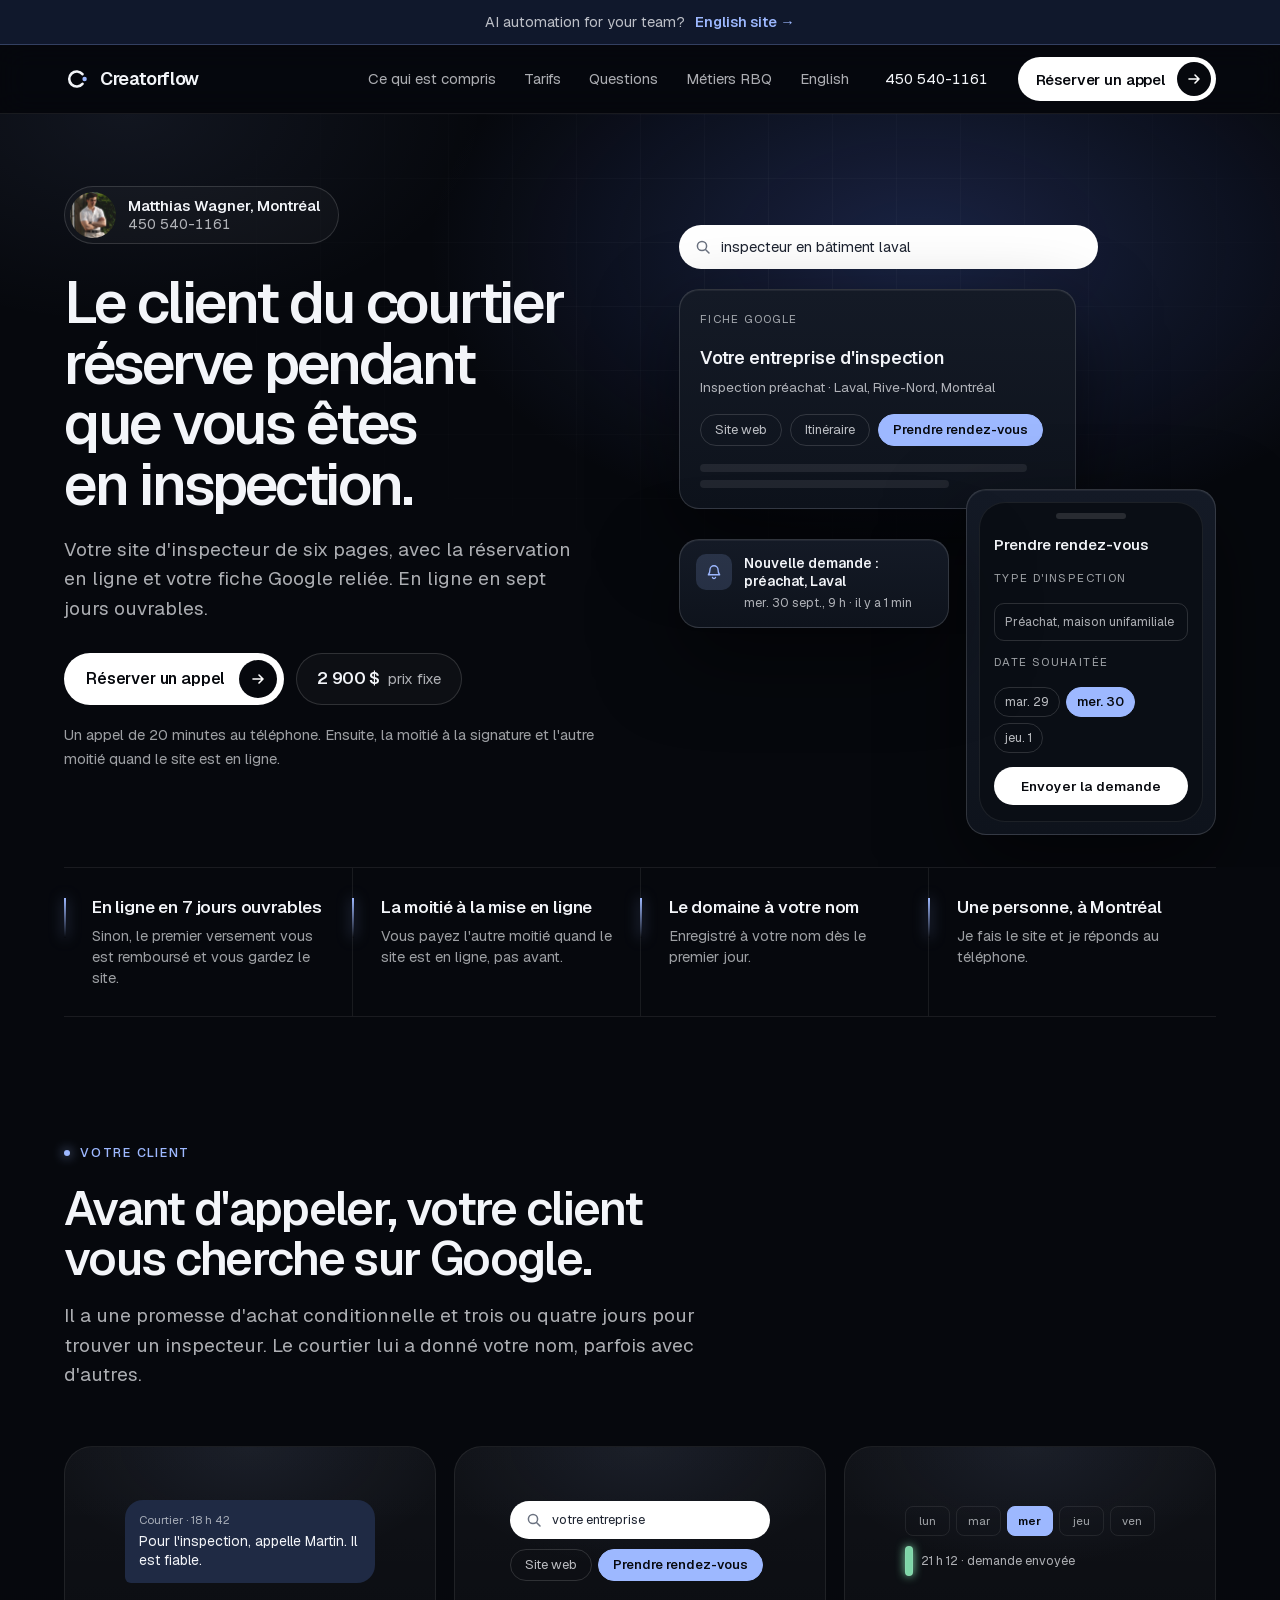
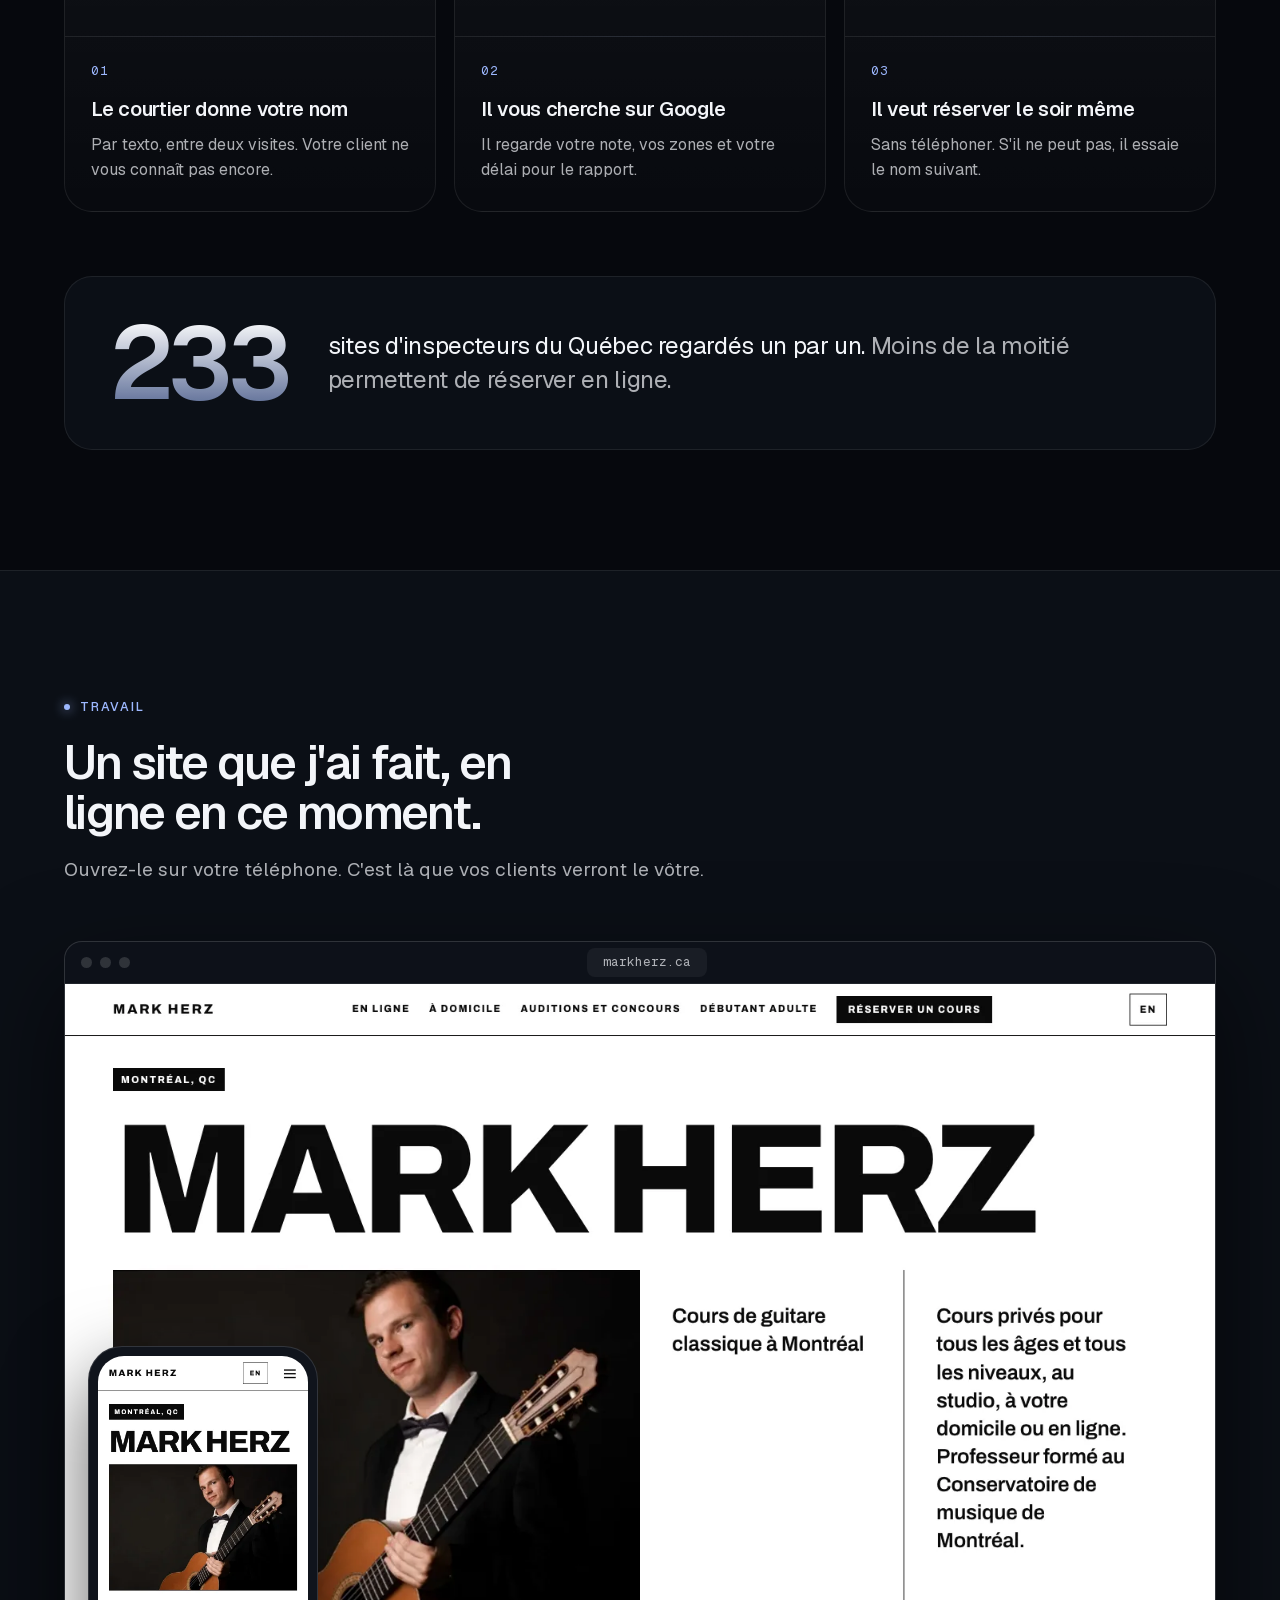
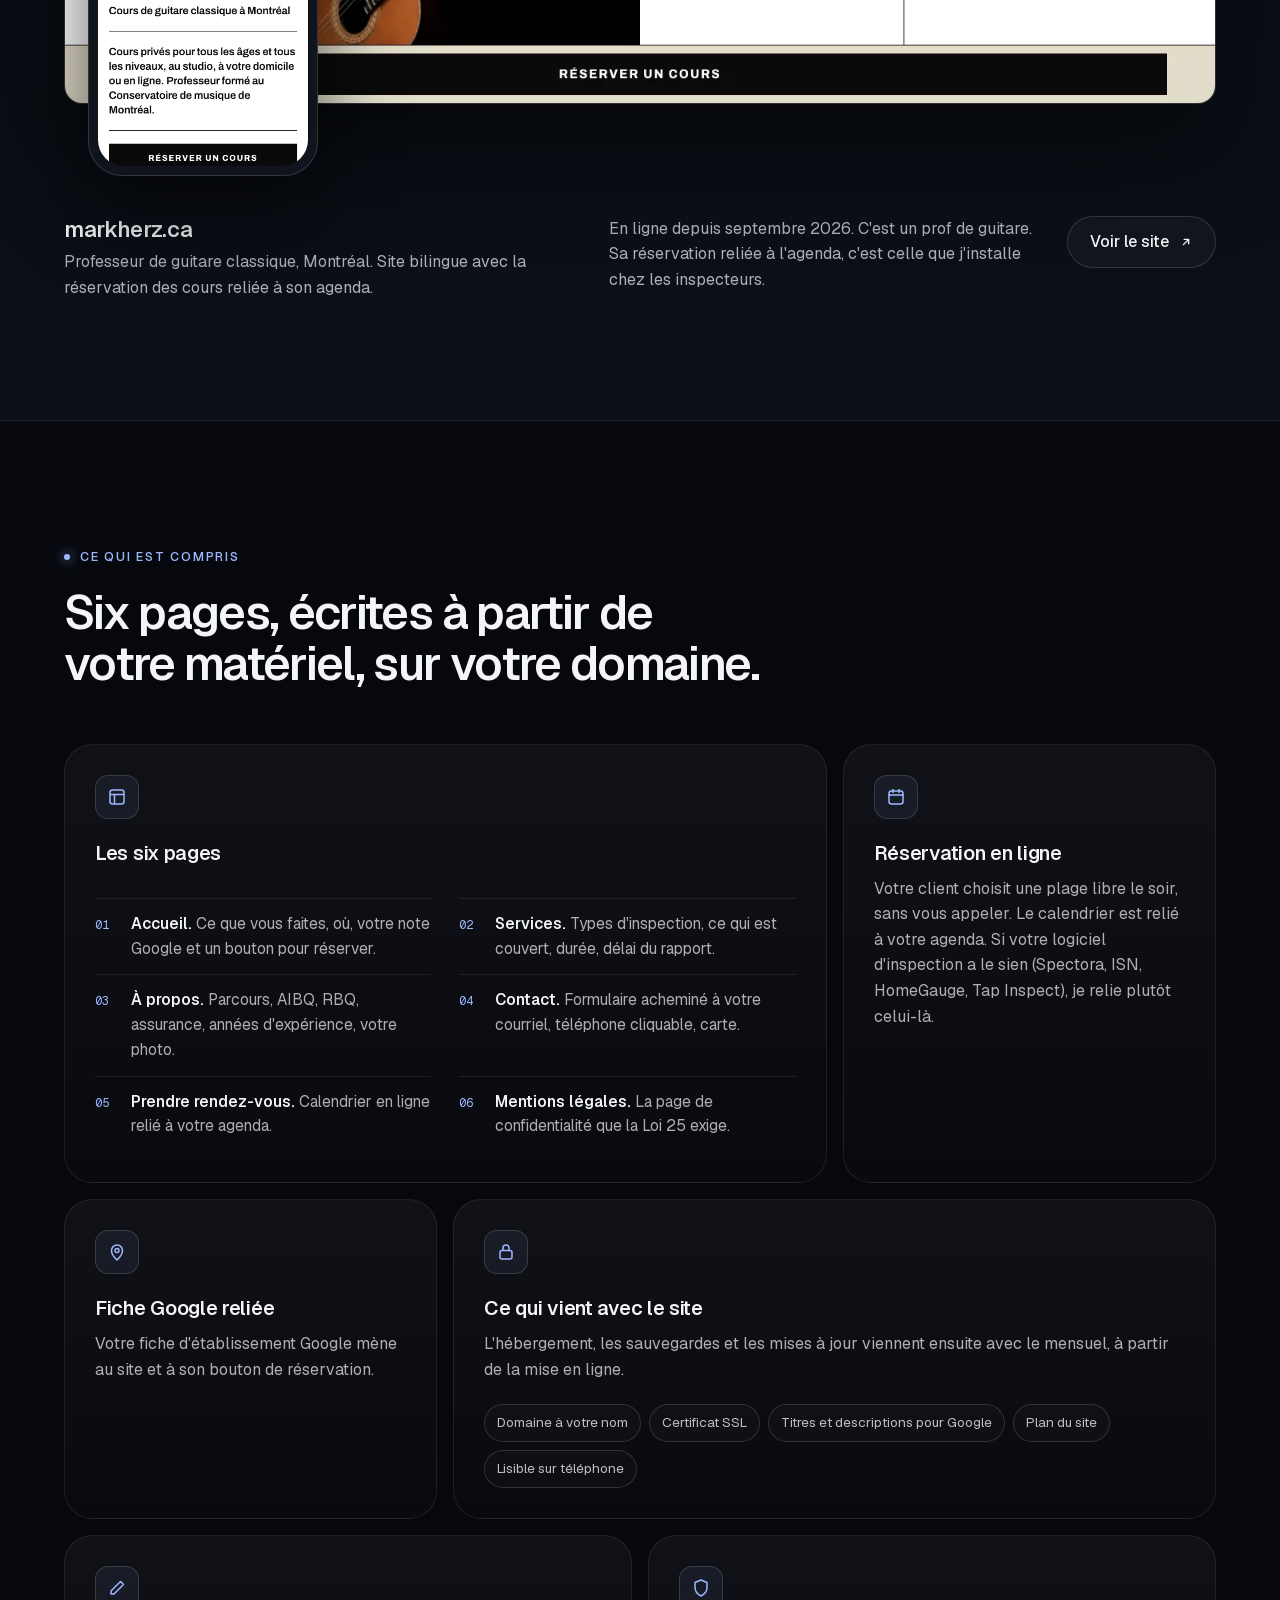
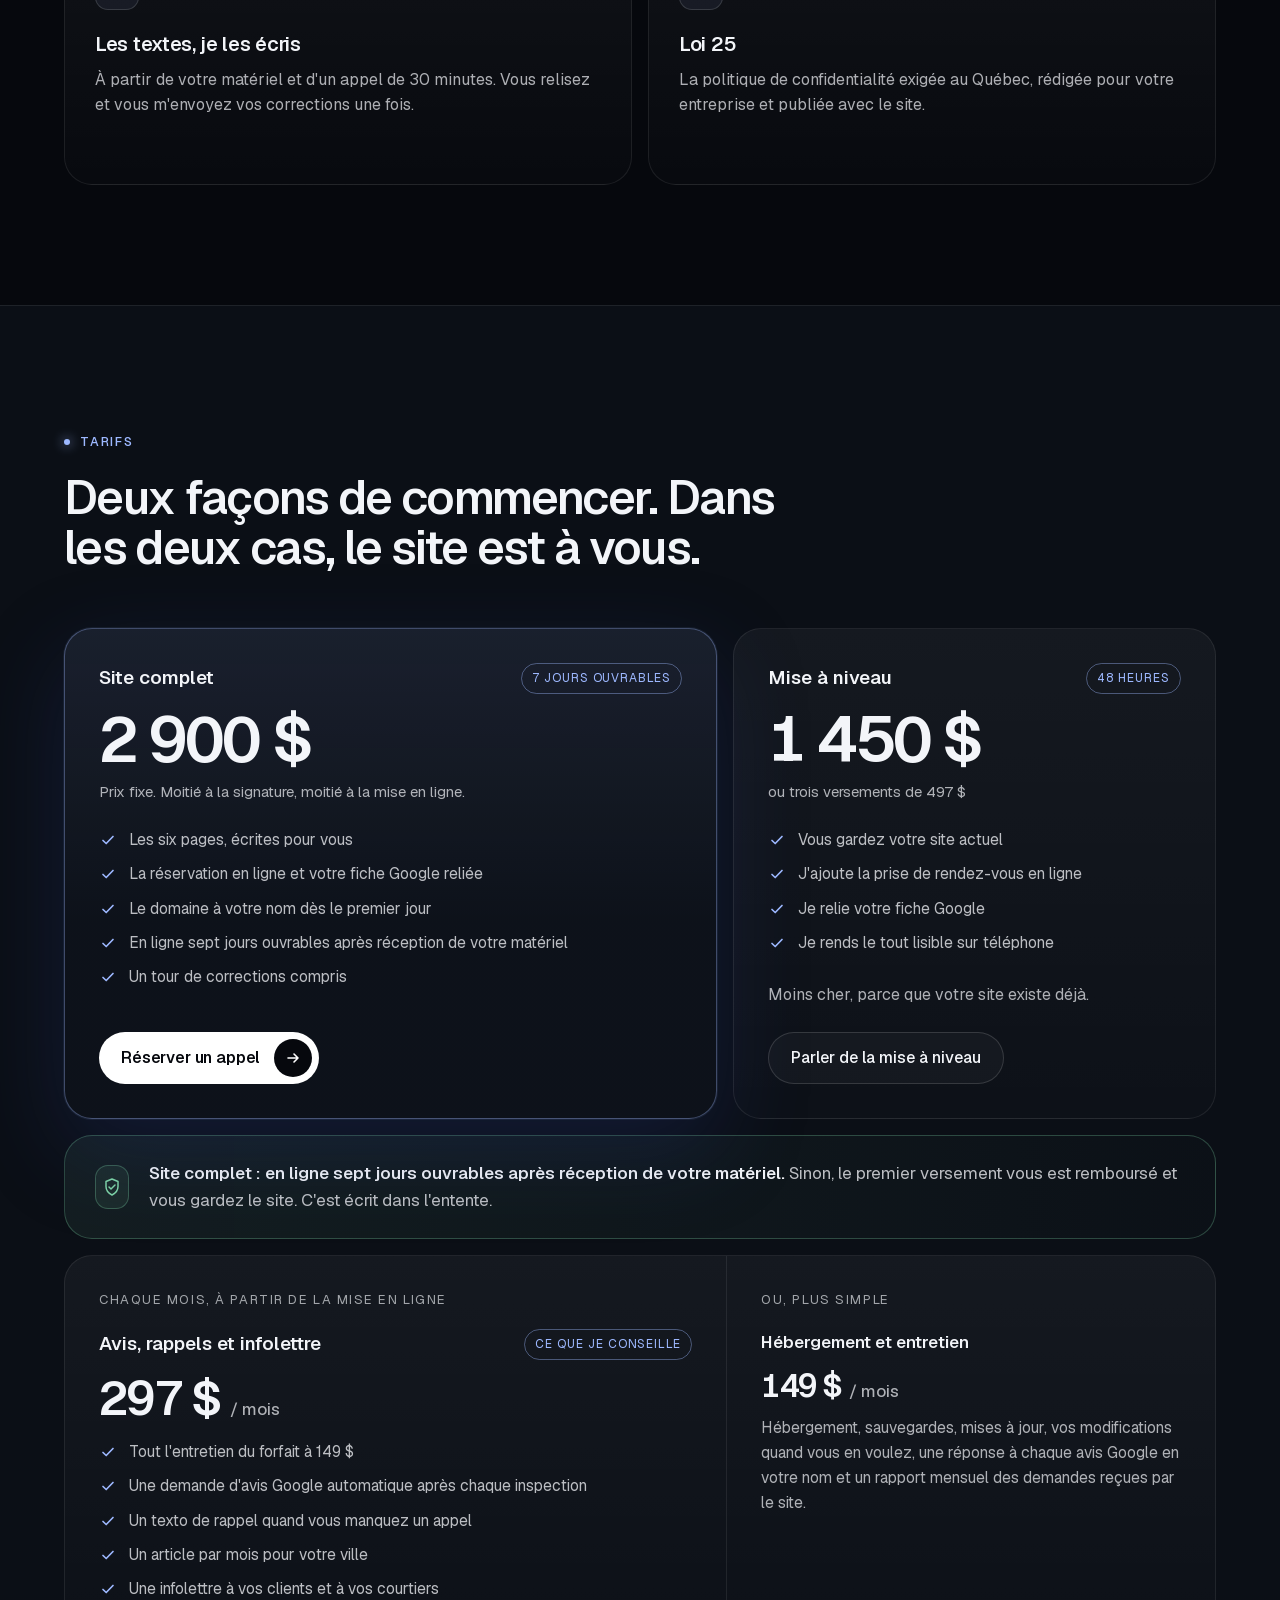
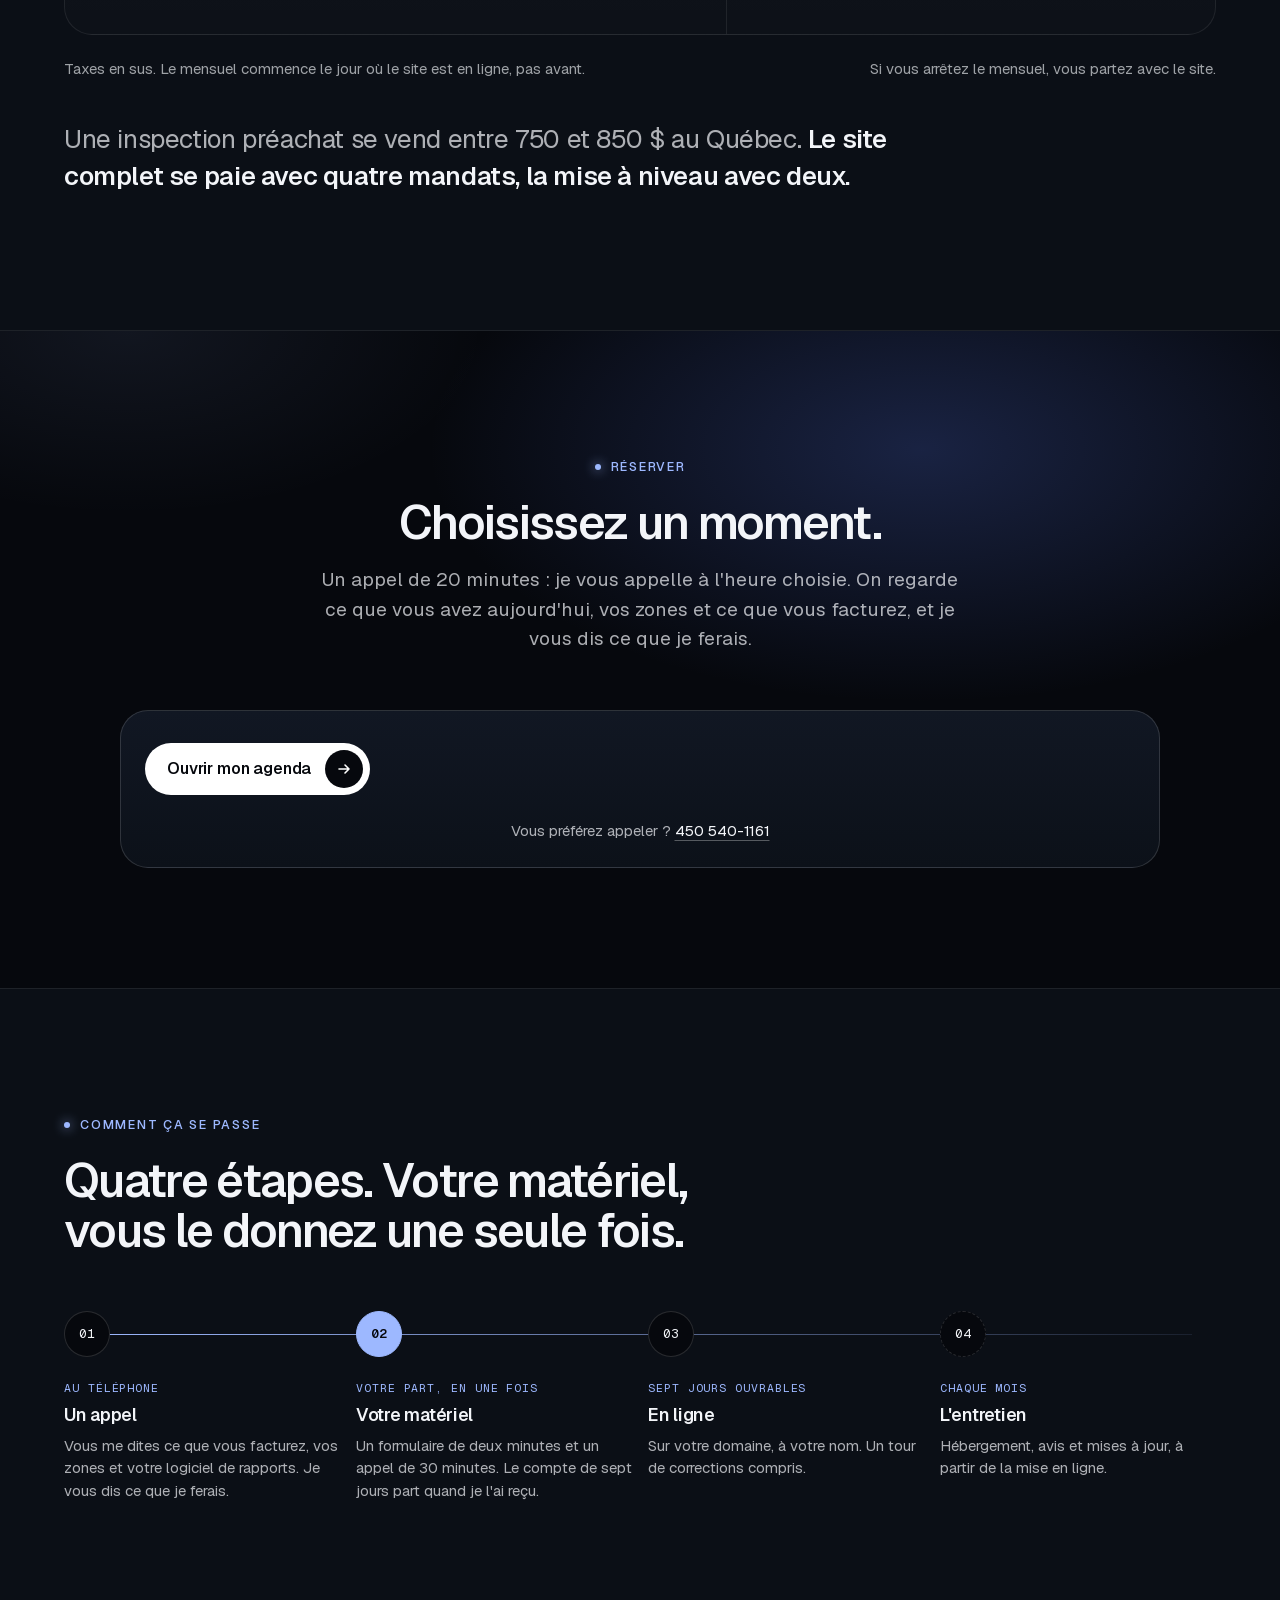
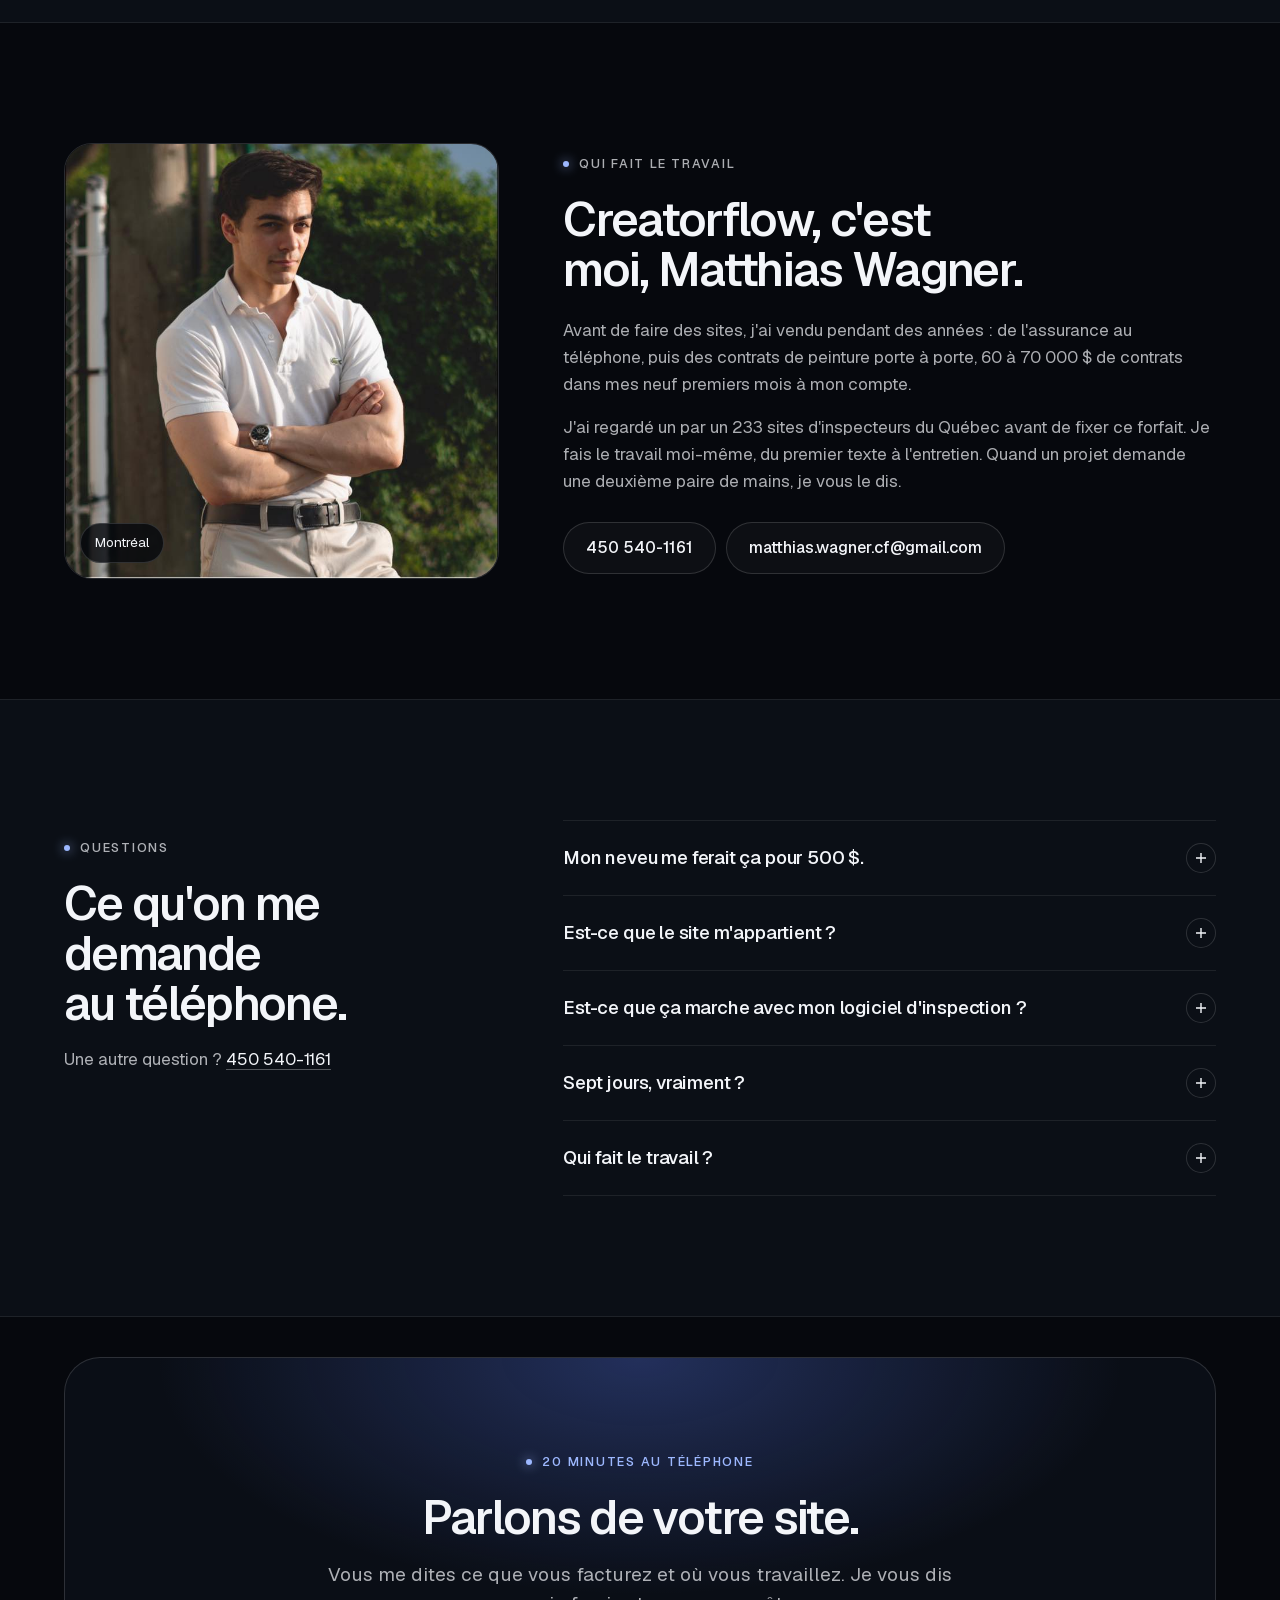
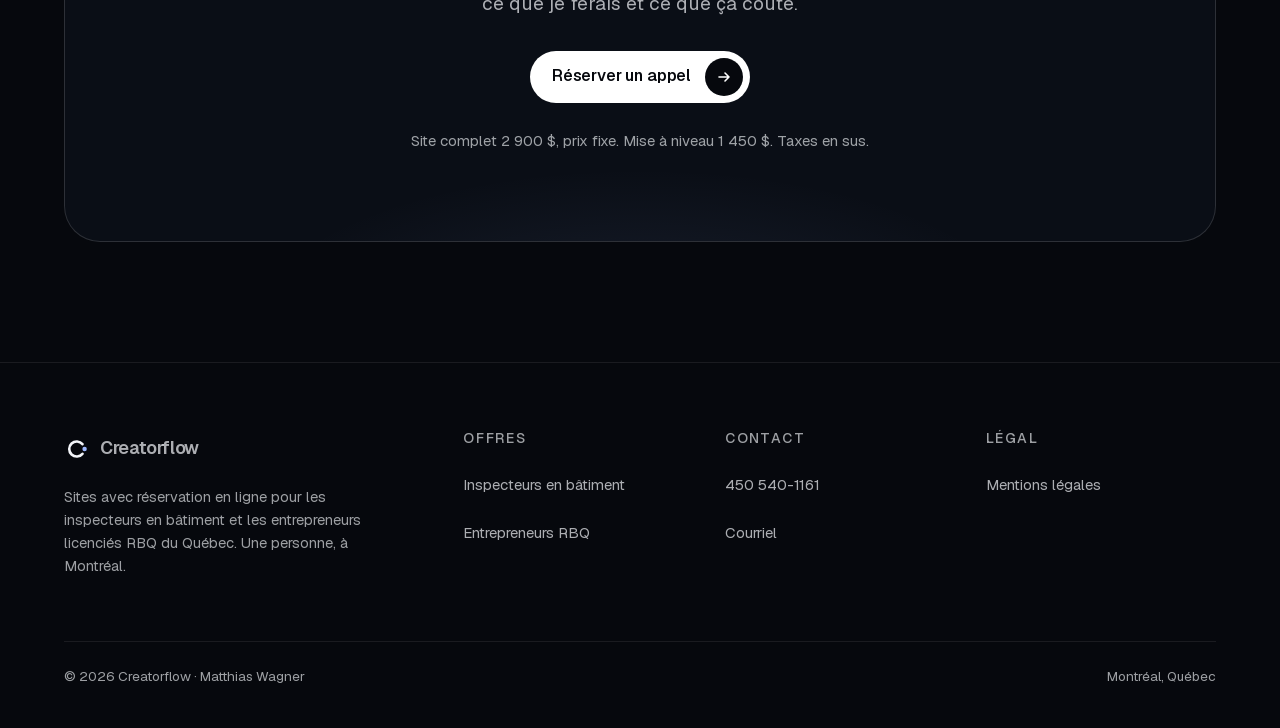
==== commit f48c8e8e: "Refonte de creatorflow.ca : nouveau design, réservation Calendly intégrée, page merci, page anglaise" ====
--- a/index.html
+++ b/index.html
@@ -2,191 +2,320 @@
 <html lang="fr-CA">
 <head>
 <meta charset="utf-8">
-<meta name="viewport" content="width=device-width,initial-scale=1">
-<title>Site pour inspecteur en bâtiment | Matthias Wagner</title>
-<meta name="description" content="Site de six pages avec réservation en ligne pour inspecteur en bâtiment au Québec, en ligne en sept jours ouvrables. 2 900 $, prix fixe. Maquette gratuite.">
+<meta name="viewport" content="width=device-width,initial-scale=1,viewport-fit=cover">
+<title>Site pour inspecteur en bâtiment, avec réservation en ligne | Creatorflow</title>
+<meta name="description" content="Site de six pages avec réservation en ligne et fiche Google reliée pour inspecteur en bâtiment au Québec, en ligne en sept jours ouvrables. 2 900 $, prix fixe. Un appel de 20 minutes pour commencer.">
 <link rel="canonical" href="https://creatorflow.ca/">
-<meta property="og:title" content="Site web pour inspecteur en bâtiment, en sept jours ouvrables">
-<meta property="og:description" content="Six pages, réservation en ligne, fiche Google reliée. 2 900 $, prix fixe. Maquette gratuite avant de payer. Matthias Wagner, Montréal.">
-<meta property="og:image" content="https://creatorflow.ca/assets/hotier-2026-09.png">
+<meta name="theme-color" content="#06080d">
+<meta property="og:type" content="website">
+<meta property="og:title" content="Site pour inspecteur en bâtiment, en ligne en sept jours ouvrables">
+<meta property="og:description" content="Six pages, réservation en ligne, fiche Google reliée. 2 900 $, prix fixe. Un appel de 20 minutes pour commencer. Matthias Wagner, Montréal.">
+<meta property="og:image" content="https://creatorflow.ca/assets/og-2026-09.png">
+<meta property="og:url" content="https://creatorflow.ca/">
 <meta property="og:locale" content="fr_CA">
-<link rel="preconnect" href="https://fonts.googleapis.com">
-<link rel="preconnect" href="https://fonts.gstatic.com" crossorigin>
-<link href="https://fonts.googleapis.com/css2?family=Inter:wght@400;500;600;700&display=swap" rel="stylesheet">
-<link rel="stylesheet" href="styles.css">
+<link rel="icon" href="favicon.svg" type="image/svg+xml">
+<link rel="preload" href="assets/fonts/geist-latin.woff2" as="font" type="font/woff2" crossorigin>
+<link rel="stylesheet" href="styles.css?v=20260923">
 <script src="config.js"></script>
+<script type="application/ld+json">
+{"@context":"https://schema.org","@graph":[
+{"@type":"ProfessionalService","name":"Creatorflow","url":"https://creatorflow.ca/","telephone":"+1-450-540-1161","email":"matthias.wagner.cf@gmail.com","founder":{"@type":"Person","name":"Matthias Wagner"},"address":{"@type":"PostalAddress","addressLocality":"Montréal","addressRegion":"QC","addressCountry":"CA"},"areaServed":"Québec","description":"Sites de six pages avec réservation en ligne pour inspecteurs en bâtiment et entrepreneurs licenciés RBQ du Québec."},
+{"@type":"FAQPage","mainEntity":[
+{"@type":"Question","name":"Mon neveu me ferait ça pour 500 $.","acceptedAnswer":{"@type":"Answer","text":"C'est possible, et souvent c'est correct. Dans six mois, quand il faut changer un numéro ou ajouter une zone, il n'est plus là. Plusieurs des sites d'inspecteurs que j'ai regardés n'ont pas bougé depuis longtemps. Ici, c'est compris dans le mensuel."}},
+{"@type":"Question","name":"Est-ce que le site m'appartient ?","acceptedAnswer":{"@type":"Answer","text":"Oui. Le domaine est enregistré à votre nom dès le premier jour et le site vous appartient dès la mise en ligne. Si vous arrêtez le mensuel, vous partez avec le site."}},
+{"@type":"Question","name":"Est-ce que ça marche avec mon logiciel d'inspection ?","acceptedAnswer":{"@type":"Answer","text":"Ça dépend du logiciel. Spectora, ISN, HomeGauge et Tap Inspect ont un calendrier de réservation en ligne : je le relie à votre site, en lien ou intégré, et avec certains vous confirmez ensuite le rendez-vous d'un clic. UDATA et la plupart des logiciels québécois n'en ont pas : j'installe alors un calendrier relié à votre agenda, et vous entrez le rendez-vous dans votre logiciel comme aujourd'hui. Je vérifie votre outil avant de vous promettre quoi que ce soit."}},
+{"@type":"Question","name":"Sept jours, vraiment ?","acceptedAnswer":{"@type":"Answer","text":"Sept jours ouvrables à partir du moment où j'ai vos textes et vos photos. C'est écrit dans l'entente, avec le remboursement du premier versement si je dépasse. Si votre matériel n'arrive pas, le compte ne part pas."}},
+{"@type":"Question","name":"Qui fait le travail ?","acceptedAnswer":{"@type":"Answer","text":"Moi. Le site, les textes, la mise en ligne, l'entretien et le téléphone."}}
+]}]}
+</script>
 </head>
 <body>
-
-<div class="nav"><div class="wrap">
-  <a class="logo" href="#accueil">Creatorflow</a>
-  <a class="l" href="metiers-rbq.html">Métiers RBQ</a>
-  <a class="l" href="#tarifs">Tarifs</a>
-  <a class="l" href="#maquette">Maquette gratuite</a>
-  <a class="pill" href="tel:+14505401161">Appelez-moi · 450 540-1161 <span class="arr">→</span></a>
+<div class="lang-bar" lang="en" hidden><div class="wrap"><span>AI automation for your team?</span><a href="inbound.html">English site&nbsp;<span aria-hidden="true">→</span></a></div></div>
+
+<header class="nav"><div class="wrap">
+  <a class="logo" href="#accueil" aria-label="Creatorflow, retour en haut"><svg viewBox="0 0 26 26" aria-hidden="true"><path d="M18.5 8.2A7.5 7.5 0 1 0 18.5 17.8" fill="none" stroke="currentColor" stroke-width="2.6" stroke-linecap="round"/><circle cx="20.6" cy="13" r="2.2" fill="#9db8ff"/></svg>Creatorflow</a>
+  <nav class="nav-links" id="menu" aria-label="Sections">
+    <a href="#compris">Ce qui est compris</a>
+    <a href="#tarifs">Tarifs</a>
+    <a href="#questions">Questions</a>
+    <a href="metiers-rbq.html">Métiers RBQ</a>
+    <a href="inbound.html" lang="en">English</a>
+  </nav>
+  <a class="tel" href="tel:+14505401161"><span class="nb">450 540-1161</span></a>
+  <a class="btn sm nav-cta" href="#rendez-vous"><span class="tw"><span class="t">Réserver un appel</span></span><span class="arr"><svg viewBox="0 0 16 16" fill="none" aria-hidden="true"><path d="M3 8h10M9 4l4 4-4 4" stroke="currentColor" stroke-width="1.6" stroke-linecap="round" stroke-linejoin="round"/></svg></span></a>
+  <a class="icon-btn" href="tel:+14505401161" aria-label="Appeler Matthias au 450 540-1161"><svg viewBox="0 0 20 20" fill="none" aria-hidden="true"><path d="M6.6 2.8l1.6 3.6-1.7 1.3a10 10 0 0 0 5.8 5.8l1.3-1.7 3.6 1.6-.6 3a1.5 1.5 0 0 1-1.6 1.2A15.5 15.5 0 0 1 2 4.9a1.5 1.5 0 0 1 1.2-1.6z" stroke="currentColor" stroke-width="1.5" stroke-linejoin="round"/></svg></a>
+  <button class="icon-btn menu-btn" type="button" aria-expanded="false" aria-controls="menu" aria-label="Menu"><svg viewBox="0 0 20 20" fill="none" aria-hidden="true"><path d="M3 7h14M3 13h14" stroke="currentColor" stroke-width="1.6" stroke-linecap="round"/></svg></button>
+</div></header>
+
+<main>
+<section id="accueil" class="hero glow grid-bg"><div class="wrap hero-grid">
+  <div>
+    <div class="face"><img src="assets/matthias-2026-09.jpg" alt="Matthias Wagner" width="46" height="46"><span><b>Matthias Wagner, Montréal</b><a href="tel:+14505401161"><span class="nb">450 540-1161</span></a></span></div>
+    <h1>Le client du courtier réserve pendant que vous êtes en inspection.</h1>
+    <p class="sub">Votre site d'inspecteur de six pages, avec la réservation en ligne et votre fiche Google reliée. En ligne en sept jours ouvrables.</p>
+    <div class="actions">
+      <a class="btn" href="#rendez-vous"><span class="tw"><span class="t">Réserver un appel</span></span><span class="arr"><svg viewBox="0 0 16 16" fill="none" aria-hidden="true"><path d="M3 8h10M9 4l4 4-4 4" stroke="currentColor" stroke-width="1.6" stroke-linecap="round" stroke-linejoin="round"/></svg></span></a>
+      <a class="chip" href="#tarifs" style="text-decoration:none"><b>2&nbsp;900&nbsp;$</b> prix fixe</a>
+    </div>
+    <p class="note">Un appel de 20 minutes au téléphone. Ensuite, la moitié à la signature et l'autre moitié quand le site est en ligne.</p>
+  </div>
+
+  <div class="stage ui" role="img" aria-label="Illustration : un client trouve l'inspecteur sur Google, clique sur Prendre rendez-vous, et l'inspecteur reçoit la demande.">
+    <div class="ui-search s-search"><svg viewBox="0 0 16 16" fill="none"><circle cx="7" cy="7" r="4.6" stroke="currentColor" stroke-width="1.5"/><path d="M10.5 10.5L14 14" stroke="currentColor" stroke-width="1.5" stroke-linecap="round"/></svg>inspecteur en bâtiment laval</div>
+    <div class="ui-card s-result">
+      <p class="ui-k">Fiche Google</p>
+      <p class="r-name">Votre entreprise d'inspection</p>
+      <p class="r-meta">Inspection préachat · Laval, Rive-Nord, Montréal</p>
+      <div class="r-btns"><span class="ui-pill">Site web</span><span class="ui-pill">Itinéraire</span><span class="ui-pill on">Prendre rendez-vous</span></div>
+      <div class="r-lines"><span class="ui-bar" style="width:92%"></span><span class="ui-bar" style="width:70%"></span></div>
+    </div>
+    <div class="ui-card s-phone"><div class="phone-scr">
+      <div class="p-top"><i></i></div>
+      <p class="p-t">Prendre rendez-vous</p>
+      <p class="ui-k">Type d'inspection</p>
+      <div class="p-field">Préachat, maison unifamiliale</div>
+      <p class="ui-k">Date souhaitée</p>
+      <div class="p-row"><span class="ui-pill">mar. 29</span><span class="ui-pill on">mer. 30</span><span class="ui-pill">jeu. 1</span></div>
+      <div class="p-send">Envoyer la demande</div>
+    </div></div>
+    <div class="ui-card s-toast">
+      <span class="t-ico"><svg viewBox="0 0 20 20" fill="none"><path d="M10 3a4.5 4.5 0 0 0-4.5 4.5c0 4-1.8 5.5-1.8 5.5h12.6s-1.8-1.5-1.8-5.5A4.5 4.5 0 0 0 10 3zM8.3 16a1.8 1.8 0 0 0 3.4 0" stroke="currentColor" stroke-width="1.5" stroke-linecap="round" stroke-linejoin="round"/></svg></span>
+      <span><p class="t-h">Nouvelle demande : préachat, Laval</p><p class="t-s">mer. 30 sept., 9 h · il y a 1 min</p></span>
+    </div>
+  </div>
+</div></section>
+
+<div class="wrap"><div class="facts reveal">
+  <div class="fact"><b>En ligne en 7 jours ouvrables</b><span>Sinon, le premier versement vous est remboursé et vous gardez le site.</span></div>
+  <div class="fact"><b>La moitié à la mise en ligne</b><span>Vous payez l'autre moitié quand le site est en ligne, pas avant.</span></div>
+  <div class="fact"><b>Le domaine à votre nom</b><span>Enregistré à votre nom dès le premier jour.</span></div>
+  <div class="fact"><b>Une personne, à Montréal</b><span>Je fais le site et je réponds au téléphone.</span></div>
 </div></div>
 
-<section id="accueil" class="hero"><div class="wrap">
-  <img class="portrait" src="assets/matthias-2026-09.jpg" alt="Matthias Wagner" width="104" height="104">
-  <div class="label">Inspecteurs en bâtiment, Québec</div>
-  <h1>Votre site d'inspecteur, avec réservation en ligne, en sept jours ouvrables.</h1>
-  <p class="sub">Six pages, la prise de rendez-vous en ligne et votre fiche Google reliée. Le prix est plus bas sur cette page. Je m'appelle Matthias Wagner, je suis à Montréal, et c'est moi qui réponds.</p>
-  <div class="ctas">
-    <a class="pill" href="tel:+14505401161">Appelez-moi · 450 540-1161 <span class="arr">→</span></a>
-    <a class="ghost" href="#maquette">ou demandez une maquette gratuite</a>
-  </div>
-
-  <div class="promesses">
-    <p><b>En ligne sept jours ouvrables après réception de votre matériel.</b> <span>Sinon, le premier versement vous est remboursé et vous gardez le site.</span></p>
-    <p><b>Moins de trois demandes d'inspection par le site dans les 90 premiers jours ?</b> <span>Je lance pour vous, sans frais, une campagne auprès des courtiers de vos zones et une relance de vos anciens clients.</span></p>
-  </div>
-
-  <div class="chiffres">
-    <div><div class="n">233</div><div class="t">sites d'inspecteurs regardés un par un</div></div>
-    <div><div class="n">7</div><div class="t">jours ouvrables pour la mise en ligne</div></div>
-    <div><div class="n">2 900 $</div><div class="t">prix fixe, moitié à la signature</div></div>
-    <div><div class="n">1</div><div class="t">personne, à Montréal</div></div>
-  </div>
-</div></section>
-
-<section class="tight"><div class="wrap"><div class="split">
-  <div><h2>Ce que votre client regarde</h2></div>
+<section class="sec"><div class="wrap">
+  <div class="head reveal">
+    <p class="eyebrow">Votre client</p>
+    <h2>Avant d'appeler, votre client vous cherche sur Google.</h2>
+    <p class="lead">Il a une promesse d'achat conditionnelle et trois ou quatre jours pour trouver un inspecteur. Le courtier lui a donné votre nom, parfois avec d'autres.</p>
+  </div>
+  <div class="journey">
+    <div class="card reveal">
+      <div class="viz ui" role="img" aria-label="Texto d'un courtier qui recommande l'inspecteur"><div class="bubble"><small>Courtier · 18 h 42</small>Pour l'inspection, appelle Martin. Il est fiable.</div></div>
+      <div class="txt"><span class="num">01</span><h3>Le courtier donne votre nom</h3><p>Par texto, entre deux visites. Votre client ne vous connaît pas encore.</p></div>
+    </div>
+    <div class="card reveal">
+      <div class="viz ui" role="img" aria-label="Recherche Google du nom de l'entreprise"><div style="width:100%;max-width:260px;display:grid;gap:10px"><div class="ui-search" style="height:38px;font-size:13px"><svg viewBox="0 0 16 16" fill="none"><circle cx="7" cy="7" r="4.6" stroke="currentColor" stroke-width="1.5"/><path d="M10.5 10.5L14 14" stroke="currentColor" stroke-width="1.5" stroke-linecap="round"/></svg>votre entreprise</div><div style="display:flex;gap:6px"><span class="ui-pill">Site web</span><span class="ui-pill on">Prendre rendez-vous</span></div></div></div>
+      <div class="txt"><span class="num">02</span><h3>Il vous cherche sur Google</h3><p>Il regarde votre note, vos zones et votre délai pour le rapport.</p></div>
+    </div>
+    <div class="card reveal">
+      <div class="viz ui" role="img" aria-label="Calendrier de réservation, demande envoyée le soir"><div class="mini-cal"><span>lun</span><span>mar</span><span class="on">mer</span><span>jeu</span><span>ven</span><span class="cap"><span class="ui-dot"></span>21 h 12 · demande envoyée</span></div></div>
+      <div class="txt"><span class="num">03</span><h3>Il veut réserver le soir même</h3><p>Sans téléphoner. S'il ne peut pas, il essaie le nom suivant.</p></div>
+    </div>
+  </div>
+  <div class="statline reveal"><div class="big">233</div><p>sites d'inspecteurs du Québec regardés un par un. <span>Moins de la moitié permettent de réserver en ligne.</span></p></div>
+</div></section>
+
+<section id="exemple" class="sec band"><div class="wrap">
+  <div class="head reveal">
+    <p class="eyebrow">Travail</p>
+    <h2>Un site que j'ai fait, en ligne en ce moment.</h2>
+    <p class="lead">Ouvrez-le sur votre téléphone. C'est là que vos clients verront le vôtre.</p>
+  </div>
+  <div class="showcase reveal">
+    <a class="browser" href="https://markherz.ca" target="_blank" rel="noopener" style="display:block;text-decoration:none">
+      <div class="bar"><i></i><i></i><i></i><span class="url">markherz.ca</span></div>
+      <img src="assets/markherz-bureau-20260923.webp" alt="Page d'accueil de markherz.ca sur ordinateur" width="1440" height="900" loading="lazy">
+    </a>
+    <div class="device" aria-hidden="true"><img src="assets/markherz-mobile-20260923.webp" alt="" width="390" height="844" loading="lazy"></div>
+  </div>
+  <div class="work-cap reveal">
+    <div><h3>markherz.ca</h3><p>Professeur de guitare classique, Montréal. Site bilingue avec la réservation des cours reliée à son agenda.</p></div>
+    <p>En ligne depuis septembre 2026. C'est un prof de guitare. Sa réservation reliée à l'agenda, c'est celle que j'installe chez les inspecteurs.</p>
+    <a class="ghost" href="https://markherz.ca" target="_blank" rel="noopener">Voir le site <svg width="14" height="14" viewBox="0 0 16 16" fill="none" aria-hidden="true"><path d="M5 11L11 5M6 5h5v5" stroke="currentColor" stroke-width="1.6" stroke-linecap="round" stroke-linejoin="round"/></svg></a>
+  </div>
+</div></section>
+
+<section id="compris" class="sec"><div class="wrap">
+  <div class="head reveal">
+    <p class="eyebrow">Ce qui est compris</p>
+    <h2>Six pages, écrites à partir de votre matériel, sur votre domaine.</h2>
+  </div>
+  <div class="bento">
+    <div class="card c4 reveal">
+      <div class="ico"><svg viewBox="0 0 20 20" fill="none"><rect x="3" y="3" width="14" height="14" rx="2.5" stroke="currentColor" stroke-width="1.5"/><path d="M3 7.5h14M7.5 7.5V17" stroke="currentColor" stroke-width="1.5"/></svg></div>
+      <h3>Les six pages</h3>
+      <ul class="pages">
+        <li><em>01</em><span><b>Accueil.</b> Ce que vous faites, où, votre note Google et un bouton pour réserver.</span></li>
+        <li><em>02</em><span><b>Services.</b> Types d'inspection, ce qui est couvert, durée, délai du rapport.</span></li>
+        <li><em>03</em><span><b>À propos.</b> Parcours, AIBQ, RBQ, assurance, années d'expérience, votre photo.</span></li>
+        <li><em>04</em><span><b>Contact.</b> Formulaire acheminé à votre courriel, téléphone cliquable, carte.</span></li>
+        <li><em>05</em><span><b>Prendre rendez-vous.</b> Calendrier en ligne relié à votre agenda.</span></li>
+        <li><em>06</em><span><b>Mentions légales.</b> La page de confidentialité que la Loi 25 exige.</span></li>
+      </ul>
+    </div>
+    <div class="card c2 reveal">
+      <div class="ico"><svg viewBox="0 0 20 20" fill="none"><rect x="3" y="4" width="14" height="13" rx="2.5" stroke="currentColor" stroke-width="1.5"/><path d="M3 8h14M7 2.5v3M13 2.5v3" stroke="currentColor" stroke-width="1.5" stroke-linecap="round"/></svg></div>
+      <h3>Réservation en ligne</h3>
+      <p>Votre client choisit une plage libre le soir, sans vous appeler. Le calendrier est relié à votre agenda. Si votre logiciel d'inspection a le sien (Spectora, ISN, HomeGauge, Tap Inspect), je relie plutôt celui-là.</p>
+    </div>
+    <div class="card c2 reveal">
+      <div class="ico"><svg viewBox="0 0 20 20" fill="none"><path d="M10 18s5.5-5 5.5-9.5a5.5 5.5 0 1 0-11 0C4.5 13 10 18 10 18z" stroke="currentColor" stroke-width="1.5" stroke-linejoin="round"/><circle cx="10" cy="8.5" r="2" stroke="currentColor" stroke-width="1.5"/></svg></div>
+      <h3>Fiche Google reliée</h3>
+      <p>Votre fiche d'établissement Google mène au site et à son bouton de réservation.</p>
+    </div>
+    <div class="card c4 reveal">
+      <div class="ico"><svg viewBox="0 0 20 20" fill="none"><rect x="4" y="8.5" width="12" height="8.5" rx="2" stroke="currentColor" stroke-width="1.5"/><path d="M7 8.5V6a3 3 0 0 1 6 0v2.5" stroke="currentColor" stroke-width="1.5"/></svg></div>
+      <h3>Ce qui vient avec le site</h3>
+      <p>L'hébergement, les sauvegardes et les mises à jour viennent ensuite avec le mensuel, à partir de la mise en ligne.</p>
+      <div class="foot tags"><span>Domaine à votre nom</span><span>Certificat SSL</span><span>Titres et descriptions pour Google</span><span>Plan du site</span><span>Lisible sur téléphone</span></div>
+    </div>
+    <div class="card c3 reveal">
+      <div class="ico"><svg viewBox="0 0 20 20" fill="none"><path d="M13.5 3.5l3 3L7 16H4v-3z" stroke="currentColor" stroke-width="1.5" stroke-linejoin="round"/></svg></div>
+      <h3>Les textes, je les écris</h3>
+      <p>À partir de votre matériel et d'un appel de 30 minutes. Vous relisez et vous m'envoyez vos corrections une fois.</p>
+    </div>
+    <div class="card c3 reveal">
+      <div class="ico"><svg viewBox="0 0 20 20" fill="none"><path d="M10 2l6 2.5v5c0 4-2.7 6.8-6 8.5-3.3-1.7-6-4.5-6-8.5v-5z" stroke="currentColor" stroke-width="1.5" stroke-linejoin="round"/></svg></div>
+      <h3>Loi 25</h3>
+      <p>La politique de confidentialité exigée au Québec, rédigée pour votre entreprise et publiée avec le site.</p>
+    </div>
+  </div>
+</div></section>
+
+<section id="tarifs" class="sec band"><div class="wrap">
+  <div class="head">
+    <p class="eyebrow">Tarifs</p>
+    <h2>Deux façons de commencer. Dans les deux cas, le site est à vous.</h2>
+  </div>
+  <div class="plans">
+    <div class="card plan lead-plan">
+      <p class="p-name"><b>Site complet</b><span class="flag">7 jours ouvrables</span></p>
+      <p class="price">2&nbsp;900&nbsp;$</p>
+      <p class="terms">Prix fixe. Moitié à la signature, moitié à la mise en ligne.</p>
+      <ul class="checks">
+        <li><svg viewBox="0 0 18 18" fill="none" aria-hidden="true"><path d="M4 9.5l3.2 3L14 5.5" stroke="currentColor" stroke-width="1.7" stroke-linecap="round" stroke-linejoin="round"/></svg>Les six pages, écrites pour vous</li>
+        <li><svg viewBox="0 0 18 18" fill="none" aria-hidden="true"><path d="M4 9.5l3.2 3L14 5.5" stroke="currentColor" stroke-width="1.7" stroke-linecap="round" stroke-linejoin="round"/></svg>La réservation en ligne et votre fiche Google reliée</li>
+        <li><svg viewBox="0 0 18 18" fill="none" aria-hidden="true"><path d="M4 9.5l3.2 3L14 5.5" stroke="currentColor" stroke-width="1.7" stroke-linecap="round" stroke-linejoin="round"/></svg>Le domaine à votre nom dès le premier jour</li>
+        <li><svg viewBox="0 0 18 18" fill="none" aria-hidden="true"><path d="M4 9.5l3.2 3L14 5.5" stroke="currentColor" stroke-width="1.7" stroke-linecap="round" stroke-linejoin="round"/></svg>En ligne sept jours ouvrables après réception de votre matériel</li>
+        <li><svg viewBox="0 0 18 18" fill="none" aria-hidden="true"><path d="M4 9.5l3.2 3L14 5.5" stroke="currentColor" stroke-width="1.7" stroke-linecap="round" stroke-linejoin="round"/></svg>Un tour de corrections compris</li>
+      </ul>
+      <a class="btn" href="#rendez-vous"><span class="tw"><span class="t">Réserver un appel</span></span><span class="arr"><svg viewBox="0 0 16 16" fill="none" aria-hidden="true"><path d="M3 8h10M9 4l4 4-4 4" stroke="currentColor" stroke-width="1.6" stroke-linecap="round" stroke-linejoin="round"/></svg></span></a>
+    </div>
+    <div class="card plan">
+      <p class="p-name"><b>Mise à niveau</b><span class="flag">48 heures</span></p>
+      <p class="price">1&nbsp;450&nbsp;$</p>
+      <p class="terms">ou trois versements de 497&nbsp;$</p>
+      <ul class="checks">
+        <li><svg viewBox="0 0 18 18" fill="none" aria-hidden="true"><path d="M4 9.5l3.2 3L14 5.5" stroke="currentColor" stroke-width="1.7" stroke-linecap="round" stroke-linejoin="round"/></svg>Vous gardez votre site actuel</li>
+        <li><svg viewBox="0 0 18 18" fill="none" aria-hidden="true"><path d="M4 9.5l3.2 3L14 5.5" stroke="currentColor" stroke-width="1.7" stroke-linecap="round" stroke-linejoin="round"/></svg>J'ajoute la prise de rendez-vous en ligne</li>
+        <li><svg viewBox="0 0 18 18" fill="none" aria-hidden="true"><path d="M4 9.5l3.2 3L14 5.5" stroke="currentColor" stroke-width="1.7" stroke-linecap="round" stroke-linejoin="round"/></svg>Je relie votre fiche Google</li>
+        <li><svg viewBox="0 0 18 18" fill="none" aria-hidden="true"><path d="M4 9.5l3.2 3L14 5.5" stroke="currentColor" stroke-width="1.7" stroke-linecap="round" stroke-linejoin="round"/></svg>Je rends le tout lisible sur téléphone</li>
+      </ul>
+      <p class="small" style="margin:0 0 24px">Moins cher, parce que votre site existe déjà.</p>
+      <a class="ghost" href="#rendez-vous">Parler de la mise à niveau</a>
+    </div>
+  </div>
+  <div class="guarantee">
+    <span class="ico"><svg viewBox="0 0 20 20" fill="none" aria-hidden="true"><path d="M10 2l6 2.5v5c0 4-2.7 6.8-6 8.5-3.3-1.7-6-4.5-6-8.5v-5z" stroke="currentColor" stroke-width="1.5" stroke-linejoin="round"/><path d="M7 10l2 2 4-4" stroke="currentColor" stroke-width="1.5" stroke-linecap="round" stroke-linejoin="round"/></svg></span>
+    <p><b>Site complet : en ligne sept jours ouvrables après réception de votre matériel.</b> Sinon, le premier versement vous est remboursé et vous gardez le site. C'est écrit dans l'entente.</p>
+  </div>
+  <div class="card monthly">
+    <div>
+      <p class="m-head">Chaque mois, à partir de la mise en ligne</p>
+      <p class="p-name"><b style="font-size:19px">Avis, rappels et infolettre</b><span class="flag">Ce que je conseille</span></p>
+      <p class="price">297&nbsp;$ <small>/ mois</small></p>
+      <ul class="checks" style="margin:18px 0 0">
+        <li><svg viewBox="0 0 18 18" fill="none" aria-hidden="true"><path d="M4 9.5l3.2 3L14 5.5" stroke="currentColor" stroke-width="1.7" stroke-linecap="round" stroke-linejoin="round"/></svg>Tout l'entretien du forfait à 149&nbsp;$</li>
+        <li><svg viewBox="0 0 18 18" fill="none" aria-hidden="true"><path d="M4 9.5l3.2 3L14 5.5" stroke="currentColor" stroke-width="1.7" stroke-linecap="round" stroke-linejoin="round"/></svg>Une demande d'avis Google automatique après chaque inspection</li>
+        <li><svg viewBox="0 0 18 18" fill="none" aria-hidden="true"><path d="M4 9.5l3.2 3L14 5.5" stroke="currentColor" stroke-width="1.7" stroke-linecap="round" stroke-linejoin="round"/></svg>Un texto de rappel quand vous manquez un appel</li>
+        <li><svg viewBox="0 0 18 18" fill="none" aria-hidden="true"><path d="M4 9.5l3.2 3L14 5.5" stroke="currentColor" stroke-width="1.7" stroke-linecap="round" stroke-linejoin="round"/></svg>Un article par mois pour votre ville</li>
+        <li><svg viewBox="0 0 18 18" fill="none" aria-hidden="true"><path d="M4 9.5l3.2 3L14 5.5" stroke="currentColor" stroke-width="1.7" stroke-linecap="round" stroke-linejoin="round"/></svg>Une infolettre à vos clients et à vos courtiers</li>
+      </ul>
+    </div>
+    <div class="alt-plan">
+      <p class="m-head">Ou, plus simple</p>
+      <p class="p-name" style="margin:0 0 14px"><b style="font-size:17px;color:var(--ink)">Hébergement et entretien</b></p>
+      <p class="price">149&nbsp;$ <small>/ mois</small></p>
+      <p style="margin-top:14px">Hébergement, sauvegardes, mises à jour, vos modifications quand vous en voulez, une réponse à chaque avis Google en votre nom et un rapport mensuel des demandes reçues par le site.</p>
+    </div>
+  </div>
+  <div class="fine"><span>Taxes en sus. Le mensuel commence le jour où le site est en ligne, pas avant.</span><span>Si vous arrêtez le mensuel, vous partez avec le site.</span></div>
+  <p class="anchor">Une inspection préachat se vend entre 750 et 850&nbsp;$ au Québec. <b>Le site complet se paie avec quatre mandats, la mise à niveau avec deux.</b></p>
+</div></section>
+
+<section id="rendez-vous" class="sec glow"><div class="wrap">
+  <div class="head center">
+    <p class="eyebrow">Réserver</p>
+    <h2>Choisissez un moment.</h2>
+    <p class="lead">Un appel de 20 minutes : je vous appelle à l'heure choisie. On regarde ce que vous avez aujourd'hui, vos zones et ce que vous facturez, et je vous dis ce que je ferais.</p>
+  </div>
+  <div class="b-step b-cal b-wide">
+    <div class="cal-box" data-embed="calendly" data-campaign="accueil-embed" data-merci="merci.html?p=accueil" hidden></div>
+    <div id="sans-calendrier" class="b-alt"><a class="btn" data-calendly="accueil" href="https://calendly.com/matthias-wagner-cf/appel-decouverte-creatorflow?utm_source=site&amp;utm_campaign=accueil" target="_blank" rel="noopener"><span class="tw"><span class="t">Ouvrir mon agenda</span></span><span class="arr"><svg viewBox="0 0 16 16" fill="none" aria-hidden="true"><path d="M3 8h10M9 4l4 4-4 4" stroke="currentColor" stroke-width="1.6" stroke-linecap="round" stroke-linejoin="round"/></svg></span></a></div>
+    <p class="b-tel">Vous préférez appeler ? <a class="lnk" href="tel:+14505401161"><span class="nb">450 540-1161</span></a></p>
+  </div>
+</div></section>
+
+<section class="sec band"><div class="wrap">
+  <div class="head reveal">
+    <p class="eyebrow">Comment ça se passe</p>
+    <h2>Quatre étapes. Votre matériel, vous le donnez une seule fois.</h2>
+  </div>
+  <ol class="steps four">
+    <li class="reveal"><span class="node">01</span><div><p class="tag">Au téléphone</p><h3>Un appel</h3><p>Vous me dites ce que vous facturez, vos zones et votre logiciel de rapports. Je vous dis ce que je ferais.</p></div></li>
+    <li class="reveal you"><span class="node">02</span><div><p class="tag">Votre part, en une fois</p><h3>Votre matériel</h3><p>Un formulaire de deux minutes et un appel de 30 minutes. Le compte de sept jours part quand je l'ai reçu.</p></div></li>
+    <li class="reveal"><span class="node">03</span><div><p class="tag">Sept jours ouvrables</p><h3>En ligne</h3><p>Sur votre domaine, à votre nom. Un tour de corrections compris.</p></div></li>
+    <li class="reveal opt"><span class="node">04</span><div><p class="tag">Chaque mois</p><h3>L'entretien</h3><p>Hébergement, avis et mises à jour, à partir de la mise en ligne.</p></div></li>
+  </ol>
+</div></section>
+
+<section id="a-propos" class="sec"><div class="wrap founder">
+  <figure class="photo reveal" style="margin:0"><img src="assets/matthias-2026-09.jpg" alt="Matthias Wagner" width="750" height="750" loading="lazy"><figcaption>Montréal</figcaption></figure>
+  <div class="reveal">
+    <p class="eyebrow">Qui fait le travail</p>
+    <h2>Creatorflow, c'est moi, Matthias Wagner.</h2>
+    <p>Avant de faire des sites, j'ai vendu pendant des années : de l'assurance au téléphone, puis des contrats de peinture porte à porte, 60 à 70&nbsp;000&nbsp;$ de contrats dans mes neuf premiers mois à mon compte.</p>
+    <p>J'ai regardé un par un 233 sites d'inspecteurs du Québec avant de fixer ce forfait. Je fais le travail moi-même, du premier texte à l'entretien. Quand un projet demande une deuxième paire de mains, je vous le dis.</p>
+    <div class="contact"><a class="ghost" href="tel:+14505401161"><span class="nb">450 540-1161</span></a><a class="ghost" href="mailto:matthias.wagner.cf@gmail.com">matthias.wagner.cf@gmail.com</a></div>
+  </div>
+</div></section>
+
+<section id="questions" class="sec band"><div class="wrap faq">
+  <div class="side">
+    <p class="eyebrow">Questions</p>
+    <h2>Ce qu'on me demande au téléphone.</h2>
+    <p>Une autre question ? <a class="lnk" href="tel:+14505401161"><span class="nb">450 540-1161</span></a></p>
+  </div>
   <div>
-    <p class="muted">Il a une promesse d'achat conditionnelle et trois ou quatre jours pour trouver un inspecteur. Le courtier lui a donné votre nom. Avant d'appeler, il vous cherche sur Google. Il regarde votre note, vos zones et votre délai pour le rapport, et il veut réserver le soir même, sans téléphoner.</p>
-    <p class="muted">Sur les 233 sites d'inspecteurs du Québec que j'ai regardés un par un, moins de la moitié permettent de réserver en ligne. Le courtier vous a référé, mais c'est ce qui s'affiche à ce moment-là qui conclut.</p>
-  </div>
+    <details><summary>Mon neveu me ferait ça pour 500&nbsp;$.</summary><p>C'est possible, et souvent c'est correct. Dans six mois, quand il faut changer un numéro ou ajouter une zone, il n'est plus là. Plusieurs des sites d'inspecteurs que j'ai regardés n'ont pas bougé depuis longtemps. Ici, c'est compris dans le mensuel.</p></details>
+    <details><summary>Est-ce que le site m'appartient ?</summary><p>Oui. Le domaine est enregistré à votre nom dès le premier jour et le site vous appartient dès la mise en ligne. Si vous arrêtez le mensuel, vous partez avec le site.</p></details>
+    <details><summary>Est-ce que ça marche avec mon logiciel d'inspection ?</summary><p>Ça dépend du logiciel. Spectora, ISN, HomeGauge et Tap Inspect ont un calendrier de réservation en ligne : je le relie à votre site, en lien ou intégré, et avec certains vous confirmez ensuite le rendez-vous d'un clic. UDATA et la plupart des logiciels québécois n'en ont pas : j'installe alors un calendrier relié à votre agenda, et vous entrez le rendez-vous dans votre logiciel comme aujourd'hui. Je vérifie votre outil avant de vous promettre quoi que ce soit.</p></details>
+    <details><summary>Sept jours, vraiment ?</summary><p>Sept jours ouvrables à partir du moment où j'ai vos textes et vos photos. C'est écrit dans l'entente, avec le remboursement du premier versement si je dépasse. Si votre matériel n'arrive pas, le compte ne part pas.</p></details>
+    <details><summary>Qui fait le travail ?</summary><p>Moi. Le site, les textes, la mise en ligne, l'entretien et le téléphone.</p></details>
+  </div>
+</div></section>
+
+<section id="fin" class="closing"><div class="wrap"><div class="panel">
+  <p class="eyebrow">20 minutes au téléphone</p>
+  <h2>Parlons de votre site.</h2>
+  <p class="lead">Vous me dites ce que vous facturez et où vous travaillez. Je vous dis ce que je ferais et ce que ça coûte.</p>
+  <div class="actions"><a class="btn" href="#rendez-vous"><span class="tw"><span class="t">Réserver un appel</span></span><span class="arr"><svg viewBox="0 0 16 16" fill="none" aria-hidden="true"><path d="M3 8h10M9 4l4 4-4 4" stroke="currentColor" stroke-width="1.6" stroke-linecap="round" stroke-linejoin="round"/></svg></span></a></div>
+  <p class="price-line">Site complet 2&nbsp;900&nbsp;$, prix fixe. Mise à niveau 1&nbsp;450&nbsp;$. Taxes en sus.</p>
 </div></div></section>
-
-<section id="ce-que-je-fais"><div class="wrap">
-  <div class="label">Ce que je fais</div>
-  <h2 style="max-width:760px">Six pages, écrites à partir de votre matériel, sur votre domaine.</h2>
-  <div class="two" style="margin-top:36px">
-    <ul class="plain">
-      <li><b>Accueil.</b> Ce que vous faites, où, votre note Google et un bouton pour réserver.</li>
-      <li><b>Services.</b> Types d'inspection, ce qui est couvert, durée, délai du rapport.</li>
-      <li><b>À propos.</b> Parcours, AIBQ, RBQ, assurance, années d'expérience, votre photo.</li>
-      <li><b>Contact.</b> Formulaire acheminé à votre courriel, téléphone cliquable, carte.</li>
-      <li><b>Prendre rendez-vous.</b> Calendrier en ligne relié à votre agenda.</li>
-      <li><b>Mentions légales.</b> La page de confidentialité que la Loi 25 exige.</li>
-    </ul>
-    <ul class="plain">
-      <li>Textes rédigés à partir de votre matériel et d'un appel de 30 minutes</li>
-      <li>Hébergement, certificat SSL, sauvegardes et mises à jour</li>
-      <li>Domaine enregistré à votre nom, jamais au mien</li>
-      <li>Titres, descriptions et plan du site pour que Google vous trouve dans vos villes</li>
-      <li>Fiche Google Business reliée au site</li>
-      <li>Lisible sur téléphone, où vos clients vous cherchent</li>
-    </ul>
-  </div>
-</div></section>
-
-<section id="exemple"><div class="wrap">
-  <div class="label">Exemples</div>
-  <h2 style="max-width:760px">Deux sites que j'ai faits. Cliquez sur le premier.</h2>
-  <div class="exemple" style="margin-top:36px">
-    <a class="shot" href="https://markherz.ca" target="_blank" rel="noopener" style="display:block"><img src="assets/markherz-2026-09.png" alt="Page d'accueil de markherz.ca" width="1280" height="900"></a>
-    <div class="cap"><span><b>markherz.ca</b>, professeur de guitare classique, Montréal</span><span>Site et réservation reliée à son agenda</span><span>En ligne depuis septembre 2026 · <a class="lnk" href="https://markherz.ca" target="_blank" rel="noopener">markherz.ca</a></span></div>
-  </div>
-  <div class="exemple">
-    <div class="shot"><img src="assets/hotier-2026-09.png" alt="Page d'accueil faite pour Les Inspections Hotier" width="1280" height="900"></div>
-    <div class="cap"><span><b>Les Inspections Hotier</b>, inspecteur en bâtiment, Montréal</span><span>Six pages, réservation en ligne, fiche Google reliée</span><span>Fait en septembre 2026, pas encore en ligne : il n'a pas encore transféré son domaine</span></div>
-    <p class="muted" style="margin-top:14px;font-size:15px">Les 107 avis Google sur cette page sont les siens. Il les avait avant le site.</p>
-  </div>
-</div></section>
-
-<section id="tarifs"><div class="wrap">
-  <div class="label">Tarifs</div>
-  <h2 style="max-width:760px">Deux façons de commencer. Dans les deux cas, le site est à vous.</h2>
-  <div class="tblwrap" style="margin-top:36px"><table>
-    <thead><tr><th>Au départ</th><th>Prix</th><th>Ce qui est compris</th></tr></thead>
-    <tbody>
-    <tr><td>Site complet</td><td><span class="amt">2 900 $</span><small class="dim">moitié à la signature, moitié à la mise en ligne</small></td><td>Les six pages ci-dessus, la réservation en ligne, la fiche Google reliée, le domaine à votre nom. En ligne sept jours ouvrables après réception de votre matériel. Une ronde de corrections comprise.</td></tr>
-    <tr><td>Mise à niveau</td><td><span class="amt">1 450 $</span><small class="dim">ou trois versements de 497 $</small></td><td>Vous gardez votre site. J'ajoute la prise de rendez-vous en ligne, je relie votre fiche Google et je rends le tout lisible sur téléphone. En ligne en 48 heures. Vous payez moins parce que vous fournissez plus.</td></tr>
-    </tbody>
-  </table></div>
-  <div class="tblwrap" style="margin-top:48px"><table>
-    <thead><tr><th>Chaque mois, à partir de la mise en ligne</th><th>Prix</th><th>Ce qui est compris</th></tr></thead>
-    <tbody>
-    <tr><td>Hébergement et entretien</td><td><span class="amt">149 $ <small>/ mois</small></span></td><td>Hébergement, sauvegardes, mises à jour, vos modifications quand vous en voulez, réponse à chaque avis Google en votre nom, rapport mensuel des appels et des demandes.</td></tr>
-    <tr><td>Avis, rappels et infolettre</td><td><span class="amt">297 $ <small>/ mois</small></span></td><td>Tout ce qui précède, plus une demande d'avis automatique après chaque inspection, un texto de rappel quand vous manquez un appel, un article par mois pour votre ville et une infolettre à vos clients et à vos courtiers.</td></tr>
-    </tbody>
-  </table></div>
-  <p class="note">Taxes en sus. Le mensuel commence le jour où le site est en ligne, pas avant. Le domaine est enregistré à votre nom dès le premier jour.</p>
-  <div class="anchor">Une inspection préachat se vend entre 750 et 850 $ au Québec. <b>Le site complet est payé avec quatre mandats, la mise à niveau avec deux.</b></div>
-</div></section>
-
-<section id="maquette"><div class="wrap"><div class="split">
-  <div>
-    <div class="label">Maquette gratuite</div>
-    <h2>Avant de parler d'argent, je vous montre.</h2>
-    <p class="muted">Je monte une maquette de votre page d'accueil avec votre vrai nom, vos vraies zones et vos vraies photos, à partir de votre fiche Google. Vous la regardez, puis vous me dites oui ou non. Sans frais, sans engagement. Si c'est non, je ne vous rappelle pas.</p>
-    <p class="muted">Vous préférez parler ? <a class="lnk" href="tel:+14505401161">450 540-1161</a>.</p>
-  </div>
-  <form class="form req" method="post" action="https://matthias-wagner-guitar--cf-leads-web.modal.run/lead/creatorflow" novalidate>
-    <div class="row">
-      <div class="f"><label for="nom">Votre nom</label><input id="nom" name="nom" type="text" autocomplete="name" required></div>
-      <div class="f"><label for="municipalite">Entreprise ou ville</label><input id="municipalite" name="municipalite" type="text" autocomplete="organization"></div>
-    </div>
-    <div class="row">
-      <div class="f"><label for="telephone">Téléphone</label><input id="telephone" name="telephone" type="tel" autocomplete="tel" inputmode="tel" required></div>
-      <div class="f"><label for="courriel">Courriel</label><input id="courriel" name="courriel" type="email" autocomplete="email" inputmode="email" required></div>
-    </div>
-    <div class="f"><label for="adresse_propriete">Lien de votre fiche Google ou de votre site actuel (facultatif)</label><input id="adresse_propriete" name="adresse_propriete" type="text" inputmode="url"></div>
-    <div class="f"><label for="message">Ce qui manque à votre présence en ligne, en une phrase (facultatif)</label><textarea id="message" name="message" rows="3"></textarea></div>
-    <div class="pot" aria-hidden="true"><label for="site_web">Site web</label><input id="site_web" name="site_web" type="text" tabindex="-1" autocomplete="off"></div>
-    <input type="hidden" name="type_inspection" value="maquette">
-    <button class="pill" type="submit">Envoyez-moi ma maquette <span class="arr">→</span></button>
-  </form>
-</div></div></section>
-
-<section><div class="wrap">
-  <div class="label">Comment ça se passe</div>
-  <h2 style="max-width:760px">Quatre étapes. Vous en faites une.</h2>
-  <div class="steps">
-    <div class="step"><div class="n">01 · QUINZE MINUTES</div><h3>Un appel</h3><p>Vous me dites ce que vous facturez, vos zones et votre logiciel de rapports. Je vous dis si je peux aider et ce que ça coûte.</p></div>
-    <div class="step"><div class="n">02 · SANS FRAIS</div><h3>La maquette</h3><p>Votre page d'accueil avec votre nom, vos zones et vos photos. Vous la regardez, puis c'est oui ou non.</p></div>
-    <div class="step"><div class="n">03 · VOTRE PART, EN UNE FOIS</div><h3>Votre matériel</h3><p>Un formulaire de deux minutes (types d'inspection, prix, zones, certifications, photos) et un appel de 30 minutes. Le compte de sept jours part quand je l'ai reçu.</p></div>
-    <div class="step"><div class="n">04 · SEPT JOURS OUVRABLES</div><h3>En ligne</h3><p>Sur votre domaine, à votre nom. Vous m'envoyez vos corrections une fois, c'est compris. Ensuite je m'occupe de l'entretien chaque mois.</p></div>
-  </div>
-</div></section>
-
-<section id="a-propos" class="apropos"><div class="wrap"><div class="split">
-  <div><img class="portrait" src="assets/matthias-2026-09.jpg" alt="Matthias Wagner, Montréal" width="750" height="750"></div>
-  <div>
-    <div class="label">Qui fait le travail</div>
-    <h2>Creatorflow, c'est moi, Matthias Wagner.</h2>
-    <p>Je suis à Montréal. Avant de faire des sites, j'ai vendu en personne pendant des années : de l'assurance au téléphone, puis des contrats de peinture porte à porte, 60 à 70 000 $ de contrats dans mes neuf premiers mois à mon compte. Je sais ce que c'est, un client qui vous cherche et ne vous trouve pas.</p>
-    <p>J'ai regardé un par un 233 sites d'inspecteurs du Québec avant de fixer ce forfait. Je fais le site, les textes, la mise en ligne, l'entretien, et je réponds au téléphone. Quand un projet demande une deuxième paire de mains, je vous le dis.</p>
-    <p class="coord"><a href="tel:+14505401161">450 540-1161</a><br><a href="mailto:matthias.wagner.guitar@gmail.com">matthias.wagner.guitar@gmail.com</a></p>
-  </div>
-</div></div></section>
-
-<section id="questions"><div class="wrap col">
-  <div class="label">Questions</div>
-  <details><summary>Mon neveu me ferait ça pour 500 $.</summary><p>C'est possible, et souvent c'est correct. Dans six mois, quand il faut changer un numéro ou ajouter une zone, il n'est plus là. C'est pour ça que tant de sites d'inspecteurs que j'ai regardés sont figés depuis des années. Ici, c'est compris dans le mensuel.</p></details>
-  <details><summary>Est-ce que le site m'appartient ?</summary><p>Oui. Le domaine est enregistré à votre nom dès le premier jour et le site vous appartient dès la mise en ligne. Si vous arrêtez le mensuel, vous partez avec le site.</p></details>
-  <details><summary>Ça rentre dans mon logiciel d'inspection ?</summary><p>Si votre logiciel offre un calendrier de réservation (Spectora, ISN, HomeGauge, Tap Inspect), je le branche sur le site, c'est compris. Sinon, je mets en place un calendrier en ligne relié à votre agenda et un formulaire acheminé à votre courriel.</p></details>
-  <details><summary>Sept jours, vraiment ?</summary><p>Sept jours ouvrables à partir du moment où j'ai vos textes et vos photos. C'est écrit dans l'entente, avec le remboursement du premier versement si je dépasse. Si votre matériel n'arrive pas, le compte ne part pas.</p></details>
-  <details><summary>Qui fait le travail ?</summary><p>Moi. Le site, les textes, la mise en ligne, l'entretien et le téléphone.</p></details>
-</div></section>
-
-<section id="rendez-vous" class="closing"><div class="wrap">
-  <h2>Quinze minutes, quand ça vous convient.</h2>
-  <p>Pas de formulaire avant. Vous me dites ce que vous facturez et vos zones, je vous dis ce que je ferais et ce que ça coûte.</p>
-  <div class="cal-box" hidden></div>
-  <div id="sans-calendrier" class="ctas">
-    <a class="pill" href="tel:+14505401161">Appelez-moi · 450 540-1161 <span class="arr">→</span></a>
-    <a class="ghost" data-calendly="accueil" href="https://calendly.com/matthias-wagner-cf/meeting-with-matthias?utm_source=site&utm_campaign=accueil" target="_blank" rel="noopener">ou choisissez un moment dans mon agenda</a>
-  </div>
-</div></section>
+</main>
 
 <footer><div class="wrap">
-  <span>Creatorflow · Matthias Wagner · Montréal · <a href="tel:+14505401161">450 540-1161</a></span>
-  <span><a href="mailto:matthias.wagner.guitar@gmail.com">matthias.wagner.guitar@gmail.com</a> · <a href="metiers-rbq.html">Métiers RBQ</a> · <a href="mentions-legales.html">Mentions légales</a> · © <span data-annee>2026</span></span>
+  <div class="foot-grid">
+    <div class="about"><a class="logo" href="#accueil"><svg viewBox="0 0 26 26" aria-hidden="true"><path d="M18.5 8.2A7.5 7.5 0 1 0 18.5 17.8" fill="none" stroke="currentColor" stroke-width="2.6" stroke-linecap="round"/><circle cx="20.6" cy="13" r="2.2" fill="#9db8ff"/></svg>Creatorflow</a><p>Sites avec réservation en ligne pour les inspecteurs en bâtiment et les entrepreneurs licenciés RBQ du Québec. Une personne, à Montréal.</p></div>
+    <div><h4>Offres</h4><ul><li><a href="index.html">Inspecteurs en bâtiment</a></li><li><a href="metiers-rbq.html">Entrepreneurs RBQ</a></li></ul></div>
+    <div><h4>Contact</h4><ul><li><a href="tel:+14505401161"><span class="nb">450 540-1161</span></a></li><li><a href="mailto:matthias.wagner.cf@gmail.com">Courriel</a></li></ul></div>
+    <div><h4>Légal</h4><ul><li><a href="mentions-legales.html">Mentions légales</a></li></ul></div>
+  </div>
+  <div class="foot-bottom"><span>© <span data-annee>2026</span> Creatorflow · Matthias Wagner</span><span>Montréal, Québec</span></div>
 </div></footer>
 
-<div class="sticky-cta"><a class="pill" href="tel:+14505401161">Appelez-moi · 450 540-1161 <span class="arr">→</span></a></div>
-
-<script src="site.js"></script>
+<div class="sticky-cta hide" data-cacher="#accueil,#rendez-vous"><a class="btn" href="#rendez-vous"><span class="tw"><span class="t">Réserver un appel</span></span><span class="arr"><svg viewBox="0 0 16 16" fill="none" aria-hidden="true"><path d="M3 8h10M9 4l4 4-4 4" stroke="currentColor" stroke-width="1.6" stroke-linecap="round" stroke-linejoin="round"/></svg></span></a><a class="s-tel" href="tel:+14505401161"><span class="nb">450 540-1161</span></a></div>
+
+<script src="site.js?v=20260923"></script>
 </body>
 </html>
--- a/styles.css
+++ b/styles.css
@@ -1,138 +1,478 @@
-/* creatorflow.ca. Fond sombre, une colonne, un seul bouton. */
-:root{--bg:#0b0d12;--bg2:#10131a;--ink:#f5f6f8;--muted:#9aa1ad;--dim:#6b7280;--line:rgba(255,255,255,.09);--accent:#7ea2ff;--w:1120px;--col:760px}
-*{box-sizing:border-box}
-html{scroll-behavior:smooth;-webkit-text-size-adjust:100%}
-body{margin:0;background:var(--bg);color:var(--ink);font:17px/1.6 Inter,-apple-system,"Segoe UI",Roboto,Helvetica,Arial,sans-serif;-webkit-font-smoothing:antialiased}
+/* creatorflow.ca. Système commun aux trois pages d'offre : fond navy-noir, Geist, une pilule blanche, un accent bleu pâle. */
+@font-face{font-family:Geist;src:url(assets/fonts/geist-latin.woff2) format("woff2");font-weight:100 900;font-style:normal;font-display:swap}
+@font-face{font-family:"Geist Mono";src:url(assets/fonts/geist-mono-latin.woff2) format("woff2");font-weight:400 600;font-style:normal;font-display:swap}
+@font-face{font-family:"Geist Repli";src:local("Arial"),local("Helvetica Neue"),local("Helvetica");size-adjust:103%;ascent-override:92%;descent-override:24%;line-gap-override:0%}
+
+:root{
+  --bg:#06080d;--s1:#0b0f16;--s2:#10151f;--s3:#161c28;
+  --line:rgba(255,255,255,.08);--line2:rgba(255,255,255,.14);
+  --ink:#f3f5f9;--t1:rgba(243,245,249,.76);--t2:rgba(243,245,249,.70);--t3:rgba(243,245,249,.64);
+  --acc:#9db8ff;--acc2:rgba(157,184,255,.16);--ok:#7fd6a8;
+  --r-xl:36px;--r-lg:28px;--r-md:18px;--r-sm:12px;
+  --w:1200px;--nav:68px;
+  --sans:Geist,"Geist Repli",-apple-system,"Segoe UI",Roboto,Helvetica,Arial,sans-serif;
+  --mono:"Geist Mono",ui-monospace,SFMono-Regular,Menlo,monospace;
+  color-scheme:dark;
+}
+*,*::before,*::after{box-sizing:border-box}
+html{-webkit-text-size-adjust:100%;text-size-adjust:100%}
+@media (prefers-reduced-motion:no-preference){html{scroll-behavior:smooth}}
+body{margin:0;background:var(--bg);color:var(--t1);font:17px/1.6 var(--sans);-webkit-font-smoothing:antialiased;-moz-osx-font-smoothing:grayscale;overflow-x:hidden}
 img{max-width:100%;height:auto;display:block}
 a{color:inherit}
 p{margin:0 0 16px}
-h1,h2,h3{font-weight:600;letter-spacing:-.02em;line-height:1.12;margin:0 0 18px}
-h1{font-size:clamp(38px,5.6vw,68px)}
-h2{font-size:clamp(28px,3.6vw,42px)}
-h3{font-size:22px;letter-spacing:-.01em;margin-bottom:8px}
+h1,h2,h3{color:var(--ink);font-weight:560;margin:0;text-wrap:balance}
+h1{font-size:clamp(36px,5.3vw,70px);line-height:1.03;letter-spacing:-.042em}
+h2{font-size:clamp(30px,3.7vw,50px);line-height:1.06;letter-spacing:-.035em}
+h3{font-size:20px;line-height:1.25;letter-spacing:-.015em}
+b,strong{color:var(--ink);font-weight:560}
+:focus-visible{outline:2px solid var(--acc);outline-offset:3px;border-radius:6px}
+[id]{scroll-margin-top:calc(var(--nav) + 16px)}
+.nb{white-space:nowrap}
 .wrap{max-width:var(--w);margin:0 auto;padding:0 24px}
-.col{max-width:var(--col);margin-left:auto;margin-right:auto}
-.muted{color:var(--muted)}
-.dim{color:var(--dim)}
-.label{font-size:13px;letter-spacing:.14em;text-transform:uppercase;color:var(--muted);font-weight:500;margin-bottom:22px}
-.pill{display:inline-flex;align-items:center;gap:12px;background:#fff;color:#0b0d12;text-decoration:none;font-weight:600;font-size:16px;padding:15px 22px 15px 26px;border-radius:999px;border:0;cursor:pointer;min-height:44px;transition:transform .15s,background .15s;white-space:nowrap}
-.pill:hover{background:#e9ecf3}
-.pill:active{transform:scale(.98)}
-.pill .arr{display:inline-flex;align-items:center;justify-content:center;width:28px;height:28px;border-radius:50%;background:#0b0d12;color:#fff;font-size:15px}
-.ghost{display:inline-flex;align-items:center;gap:8px;color:var(--ink);text-decoration:none;font-weight:500;font-size:16px;border-bottom:1px solid var(--line);padding-bottom:2px;min-height:44px}
-.ghost:hover{border-color:var(--ink)}
-.lnk{color:var(--accent);text-decoration:none;border-bottom:1px solid transparent}
-.lnk:hover{border-color:var(--accent)}
-section{padding:96px 0}
-section+section{border-top:1px solid var(--line)}
-.tight{padding:72px 0}
+@media(max-width:600px){.wrap{padding:0 18px}}
+.sr{position:absolute;width:1px;height:1px;overflow:hidden;clip:rect(0 0 0 0);white-space:nowrap}
+
+/* Sections */
+.sec{padding:120px 0;position:relative}
+.sec.tight{padding:88px 0}
+.band{background:var(--s1);border-top:1px solid var(--line);border-bottom:1px solid var(--line)}
+@media(max-width:760px){.sec{padding:76px 0}.sec.tight{padding:60px 0}}
+.eyebrow{display:inline-flex;align-items:center;gap:10px;font-size:12.5px;font-weight:520;letter-spacing:.14em;text-transform:uppercase;color:var(--acc);margin:0 0 20px}
+.eyebrow::before{content:"";width:6px;height:6px;border-radius:50%;background:var(--acc);box-shadow:0 0 12px var(--acc)}
+.head{max-width:760px;margin-bottom:56px}
+.head .lead{margin-top:18px}
+.head.center{margin-left:auto;margin-right:auto;text-align:center}
+.lead{font-size:19px;line-height:1.55;color:var(--t2);max-width:640px}
+.center .lead{margin-left:auto;margin-right:auto}
+.muted{color:var(--t2)}
+.small{font-size:15px;color:var(--t3)}
+@media(max-width:760px){.head{margin-bottom:36px}.lead{font-size:17.5px}}
+
+/* Boutons */
+.btn{display:inline-flex;align-items:center;gap:14px;background:#fff;color:#06080d;text-decoration:none;font:560 16px/1 var(--sans);letter-spacing:-.01em;padding:7px 7px 7px 22px;min-height:52px;border-radius:999px;border:0;cursor:pointer;white-space:nowrap;transition:box-shadow .3s,transform .15s}
+.btn .tw{display:inline-block;overflow:hidden;height:1.4em;line-height:1.4em}
+.btn .t{display:block;text-shadow:0 1.4em 0 currentColor;transition:transform .38s cubic-bezier(.2,.7,.2,1)}
+.btn .arr{display:inline-flex;align-items:center;justify-content:center;flex:none;width:38px;height:38px;border-radius:50%;background:#06080d;color:#fff;overflow:hidden}
+.btn .arr svg{width:16px;height:16px;transition:transform .38s cubic-bezier(.2,.7,.2,1)}
+.btn:active{transform:scale(.985)}
+.btn[disabled]{opacity:.7;cursor:wait}
+@media(hover:hover){
+  .btn:hover{box-shadow:0 0 0 1px rgba(255,255,255,.4),0 8px 40px rgba(157,184,255,.28)}
+  .btn:hover .t{transform:translateY(-1.4em)}
+  .btn:hover .arr svg{transform:translateX(3px)}
+}
+.btn.sm{min-height:44px;font-size:15px;padding:5px 5px 5px 18px;gap:12px}
+.btn.sm .arr{width:34px;height:34px}
+.btn.full{width:100%;justify-content:space-between}
+.ghost{display:inline-flex;align-items:center;gap:10px;min-height:52px;padding:0 22px;border-radius:999px;border:1px solid var(--line2);background:rgba(255,255,255,.03);color:var(--ink);text-decoration:none;font:500 16px/1 var(--sans);transition:border-color .2s,background .2s}
+@media(hover:hover){.ghost:hover{border-color:rgba(255,255,255,.3);background:rgba(255,255,255,.06)}}
+.lnk{color:var(--ink);text-decoration:underline;text-decoration-color:rgba(255,255,255,.3);text-underline-offset:4px;text-decoration-thickness:1px}
+.lnk:hover{text-decoration-color:var(--acc)}
+.chip{display:inline-flex;align-items:center;gap:8px;min-height:52px;padding:0 20px;border-radius:999px;border:1px solid var(--line2);background:rgba(255,255,255,.03);font-size:15px;color:var(--t2);white-space:nowrap}
+.chip b{font-size:17px;letter-spacing:-.02em}
+
+/* Bandeau anglais (navigateurs sans français seulement, affiché par site.js) */
+.lang-bar{background:#10182c;border-bottom:1px solid rgba(157,184,255,.25);font-size:14.5px;color:var(--t1)}
+.lang-bar .wrap{display:flex;align-items:center;justify-content:center;gap:10px;min-height:44px;text-align:center;white-space:nowrap}
+@media(max-width:380px){.lang-bar{font-size:13px}}
+.lang-bar a{color:var(--acc);font-weight:560;text-decoration:none;display:inline-flex;align-items:center;min-height:32px}
+.lang-bar a:hover{text-decoration:underline}
 
 /* Navigation */
-.nav{position:sticky;top:0;z-index:20;background:rgba(11,13,18,.85);backdrop-filter:blur(10px);-webkit-backdrop-filter:blur(10px);border-bottom:1px solid var(--line)}
-.nav .wrap{display:flex;align-items:center;gap:28px;height:72px}
-.logo{font-weight:700;font-size:19px;letter-spacing:-.01em;text-decoration:none;margin-right:auto}
-.nav a.l{text-decoration:none;font-size:15px;color:var(--muted)}
-.nav a.l:hover{color:var(--ink)}
-.nav .pill{padding:11px 16px 11px 20px;font-size:15px;min-height:40px}
-.nav .pill .arr{width:24px;height:24px;font-size:13px}
-.menu-btn{display:none}
-@media(max-width:760px){.nav a.l{display:none}.nav .pill{display:none}}
-
-/* Accueil */
-.hero{padding:96px 0 72px;text-align:center}
-.hero .portrait{width:104px;height:104px;border-radius:50%;object-fit:cover;margin:0 auto 28px;border:1px solid var(--line)}
-.hero h1{max-width:900px;margin-left:auto;margin-right:auto}
-.hero .sub{font-size:19px;color:var(--muted);max-width:640px;margin:0 auto 36px;line-height:1.55}
-.ctas{display:flex;gap:22px;justify-content:center;align-items:center;flex-wrap:wrap}
-.promesses{margin:64px auto 0;max-width:880px;text-align:left;border-top:1px solid var(--line);border-bottom:1px solid var(--line)}
-.promesses p{margin:0;padding:22px 0;font-size:20px;line-height:1.45;font-weight:500}
-.promesses p+p{border-top:1px solid var(--line)}
-.promesses b{color:var(--ink);font-weight:600}
-.promesses span{color:var(--muted);font-weight:400}
-.chiffres{display:grid;grid-template-columns:repeat(4,1fr);gap:24px;max-width:960px;margin:56px auto 0}
-.chiffres div{text-align:center}
-.chiffres .n{font-size:clamp(30px,3.6vw,42px);font-weight:600;letter-spacing:-.02em;line-height:1}
-.chiffres .t{font-size:14px;color:var(--muted);margin-top:8px}
-@media(max-width:700px){.chiffres{grid-template-columns:1fr 1fr;gap:28px 16px}.hero{padding:64px 0 56px}.promesses p{font-size:18px}}
-
-/* Blocs */
-.split{display:grid;grid-template-columns:1fr 1.6fr;gap:48px;align-items:start}
-.two{display:grid;grid-template-columns:1fr 1fr;gap:40px}
-@media(max-width:760px){.split,.two{grid-template-columns:1fr;gap:24px}}
-ul.plain{list-style:none;padding:0;margin:0}
-ul.plain li{padding:12px 0;border-bottom:1px solid var(--line);color:var(--muted)}
-ul.plain li b{color:var(--ink);font-weight:600}
-ul.plain li:last-child{border-bottom:0}
-
-/* Exemples */
-.shot{border:1px solid var(--line);border-radius:12px;overflow:hidden;background:var(--bg2)}
-.shot img{aspect-ratio:16/10;object-fit:cover;object-position:top;width:100%}
-.cap{display:flex;justify-content:space-between;gap:20px;flex-wrap:wrap;margin-top:16px;font-size:15px;color:var(--muted)}
-.cap b{color:var(--ink);font-weight:600}
-.exemple+.exemple{margin-top:56px}
+.nav{position:sticky;top:0;z-index:50;background:rgba(6,8,13,.92);border-bottom:1px solid var(--line)}
+@supports ((backdrop-filter:blur(12px)) or (-webkit-backdrop-filter:blur(12px))){.nav{background:rgba(6,8,13,.72);backdrop-filter:blur(14px) saturate(140%);-webkit-backdrop-filter:blur(14px) saturate(140%)}}
+.nav .wrap{display:flex;align-items:center;gap:8px;height:var(--nav)}
+.logo{display:inline-flex;align-items:center;gap:10px;font-weight:600;font-size:18px;letter-spacing:-.02em;color:var(--ink);text-decoration:none;margin-right:auto;min-height:44px}
+.logo svg{width:26px;height:26px;color:var(--ink)}
+.nav-links{display:flex;align-items:center;gap:4px}
+.nav-links a{font-size:15px;color:var(--t2);text-decoration:none;padding:10px 12px;border-radius:999px;transition:color .2s,background .2s}
+.nav-links a:hover{color:var(--ink);background:rgba(255,255,255,.05)}
+.nav .tel{font-size:15px;color:var(--ink);text-decoration:none;padding:10px 12px;margin:0 6px 0 4px;font-variant-numeric:tabular-nums}
+.nav .tel:hover{color:var(--acc)}
+.icon-btn{display:none;align-items:center;justify-content:center;width:44px;height:44px;border-radius:50%;border:1px solid var(--line2);background:rgba(255,255,255,.03);color:var(--ink);cursor:pointer;padding:0}
+.icon-btn svg{width:18px;height:18px}
+.nav-cta{margin-left:4px}
+@media(max-width:900px){
+  .nav-links,.nav .tel,.nav-cta{display:none}
+  .icon-btn{display:inline-flex}
+  .nav.open .nav-links{display:flex;flex-direction:column;align-items:stretch;gap:2px;position:absolute;left:0;right:0;top:var(--nav);padding:12px 18px 20px;background:#080b11;border-bottom:1px solid var(--line)}
+  .nav.open .nav-links a{font-size:17px;padding:14px 12px;color:var(--ink)}
+}
+.nav .alt{font-size:14px;color:var(--t2);text-decoration:none;padding:10px 12px;border:1px solid var(--line);border-radius:999px;margin-right:6px;white-space:nowrap}
+.nav .alt:hover{color:var(--ink);border-color:var(--line2)}
+
+/* Halo */
+.glow{position:relative;isolation:isolate}
+.glow::before{content:"";position:absolute;inset:0;z-index:-1;pointer-events:none;background:radial-gradient(ellipse 55% 55% at 72% 18%,rgba(70,96,190,.30),transparent 70%),radial-gradient(ellipse 40% 40% at 10% 0%,rgba(157,184,255,.08),transparent 70%)}
+.grid-bg::after{content:"";position:absolute;inset:0;z-index:-1;pointer-events:none;background-image:linear-gradient(rgba(255,255,255,.035) 1px,transparent 1px),linear-gradient(90deg,rgba(255,255,255,.035) 1px,transparent 1px);background-size:64px 64px;-webkit-mask-image:radial-gradient(ellipse 70% 60% at 60% 20%,#000,transparent 75%);mask-image:radial-gradient(ellipse 70% 60% at 60% 20%,#000,transparent 75%)}
+
+/* Héros */
+.hero{padding:72px 0 96px;overflow:hidden}
+.hero-grid{display:grid;grid-template-columns:1.02fr .98fr;gap:56px;align-items:center}
+.hero h1{margin:26px 0 20px;font-size:clamp(36px,4.6vw,62px)}
+.hero .sub{font-size:19px;line-height:1.55;color:var(--t2);max-width:560px;margin:0 0 30px;text-wrap:pretty}
+.actions{display:flex;flex-wrap:wrap;gap:12px;align-items:center}
+.hero .note{margin:18px 0 0;font-size:15px;color:var(--t3)}
+.hero.center .note{margin-top:18px}
+.face{display:inline-flex;align-items:center;gap:12px;padding:5px 18px 5px 5px;border:1px solid var(--line2);border-radius:999px;background:rgba(255,255,255,.03);font-size:14.5px;color:var(--t2);line-height:1.3}
+.face img{width:46px;height:46px;border-radius:50%;object-fit:cover;flex:none}
+.face b{display:block;font-size:15px}
+.face a{color:var(--t2);text-decoration:none;font-variant-numeric:tabular-nums}
+.face a:hover{color:var(--ink)}
+@media(max-width:980px){.hero-grid{grid-template-columns:1fr;gap:48px}.hero .sub{max-width:620px}}
+@media(max-width:600px){
+  .hero{padding:24px 0 64px}
+  .hero h1{font-size:clamp(31px,8.6vw,38px);margin:18px 0 12px;letter-spacing:-.035em}
+  .hero .sub{font-size:16.5px;margin-bottom:20px}
+  .face{font-size:13.5px}.face img{width:40px;height:40px}
+  .hero .actions .btn{flex:1 1 auto;justify-content:space-between}
+  .hero .note{margin-top:14px;font-size:13.5px}
+}
+.hero.center{text-align:center}
+.hero.center .sub{margin-left:auto;margin-right:auto}
+.hero.center .actions{justify-content:center}
+.hero.center h1{max-width:980px;margin-left:auto;margin-right:auto}
+.hero.center .face{text-align:left}
+@media(max-width:900px){.en .nav .alt{display:none}.en .nav .nav-cta{display:inline-flex}}
+@media(max-width:600px){.hero.center .actions .ghost{width:100%;justify-content:center}}
+
+/* Illustrations d'interface (décor, role=img) */
+.ui{font-family:var(--sans);color:var(--ink);user-select:none}
+.ui-card{background:linear-gradient(180deg,#141a26,#0e131c);border:1px solid var(--line2);border-radius:20px;box-shadow:0 30px 80px rgba(0,0,0,.5),inset 0 1px 0 rgba(255,255,255,.06)}
+.ui-k{font-size:11.5px;letter-spacing:.12em;text-transform:uppercase;color:var(--t3)}
+.ui-pill{display:inline-flex;align-items:center;justify-content:center;height:32px;padding:0 14px;border-radius:999px;border:1px solid var(--line2);font-size:13px;color:var(--t1);white-space:nowrap}
+.ui-pill.on{background:var(--acc);border-color:var(--acc);color:#06080d;font-weight:560}
+.ui-bar{height:8px;border-radius:99px;background:rgba(255,255,255,.08)}
+.ui-dot{width:8px;height:8px;border-radius:50%;background:var(--ok);box-shadow:0 0 10px var(--ok)}
+.ui-search{display:flex;align-items:center;gap:10px;height:44px;padding:0 16px;border-radius:999px;background:#fff;color:#1d2330;font-size:14.5px}
+.ui-search svg{width:16px;height:16px;color:#6b7280;flex:none}
+
+/* Composition du héros inspecteur / métiers */
+.stage{position:relative;min-height:520px}
+.stage .s-search{position:absolute;left:0;top:6px;width:78%}
+.stage .s-result{position:absolute;left:0;top:70px;width:74%;padding:20px}
+.stage .s-phone{position:absolute;right:0;top:270px;width:250px;padding:12px;z-index:2}
+.stage .s-toast{position:absolute;left:0;top:320px;width:270px;z-index:3;padding:14px 16px;display:flex;gap:12px;align-items:flex-start}
+.s-result .r-name{font-size:18px;font-weight:560;letter-spacing:-.01em;margin:0 0 4px}
+.s-result .r-meta{font-size:13.5px;color:var(--t2);margin:0 0 16px}
+.s-result .r-btns{display:flex;flex-wrap:wrap;gap:8px}
+.s-result .r-lines{display:grid;gap:8px;margin:18px 0 0}
+.phone-scr{background:#0a0e15;border-radius:26px;border:1px solid var(--line);padding:18px 14px 16px}
+.phone-scr .p-top{display:flex;justify-content:center;margin:-8px 0 14px}
+.phone-scr .p-top i{width:70px;height:6px;border-radius:9px;background:rgba(255,255,255,.12)}
+.phone-scr .p-t{font-size:15px;font-weight:560;margin:0 0 12px}
+.phone-scr .p-row{display:flex;gap:6px;margin:8px 0 14px;flex-wrap:wrap}
+.phone-scr .p-row .ui-pill{height:30px;padding:0 10px;font-size:12.5px}
+.phone-scr .p-field{border:1px solid var(--line2);border-radius:10px;padding:8px 10px;font-size:12.5px;color:var(--t2);margin:6px 0 12px}
+.phone-scr .p-send{display:flex;align-items:center;justify-content:center;height:38px;border-radius:999px;background:#fff;color:#06080d;font-size:13.5px;font-weight:560}
+.s-toast .t-ico{width:36px;height:36px;border-radius:10px;background:var(--acc2);color:var(--acc);display:flex;align-items:center;justify-content:center;flex:none}
+.s-toast .t-ico svg{width:18px;height:18px}
+.s-toast .t-h{font-size:14px;font-weight:560;margin:0;line-height:1.35}
+.s-toast .t-s{font-size:12.5px;color:var(--t2);margin:2px 0 0}
+.stage.rbq{min-height:500px}.stage.rbq .s-result{width:68%}.stage.rbq .s-phone{top:230px}.stage.rbq .s-toast{top:320px;width:270px}
+@media(max-width:980px){.stage{max-width:560px;min-height:450px}.stage.rbq{min-height:480px}}
+@media(max-width:600px){
+  .stage{min-height:0;display:grid;gap:12px}
+  .stage>*{position:static!important;width:auto!important}
+  .stage .s-phone{display:none}
+  .stage .r-lines{display:none}
+  .stage .s-toast{order:3}
+}
+
+.mini-form{width:100%;max-width:250px;display:grid;gap:8px;padding:14px;border-radius:14px;border:1px solid var(--line2);background:#0d121b}
+.mini-form .ln{display:flex;justify-content:space-between;gap:10px;font-size:12.5px;color:var(--t2);padding-bottom:6px;border-bottom:1px solid var(--line)}
+.mini-form .ln b{font-weight:500;color:var(--t3)}
+.mini-form .cap{display:flex;align-items:center;gap:8px;font-size:12px;color:var(--t2);margin-top:2px}
+
+/* Faits */
+.facts{display:grid;grid-template-columns:repeat(4,1fr);gap:0;border-top:1px solid var(--line);border-bottom:1px solid var(--line)}
+.fact{position:relative;padding:28px 24px 28px 28px}
+.fact+.fact{border-left:1px solid var(--line)}
+.fact::before{content:"";position:absolute;left:0;top:30px;width:2px;height:40px;background:linear-gradient(var(--acc),transparent);box-shadow:0 0 14px rgba(157,184,255,.6)}
+.fact+.fact::before{left:-1px}
+.fact b{display:block;font-size:17px;line-height:1.35;letter-spacing:-.01em;margin-bottom:6px}
+.fact span{font-size:14.5px;color:var(--t3);line-height:1.45;display:block}
+@media(max-width:900px){.facts{grid-template-columns:1fr 1fr}.fact:nth-child(3){border-left:0}.fact:nth-child(n+3){border-top:1px solid var(--line)}}
+@media(max-width:480px){.facts{grid-template-columns:1fr}.fact+.fact{border-left:0;border-top:1px solid var(--line)}}
+@media(max-width:600px){.fact{padding:22px 14px 22px 18px}.fact b{font-size:15.5px}.fact span{font-size:13.5px}.fact::before{top:24px;height:32px}}
+
+/* Cartes génériques */
+.card{position:relative;background:linear-gradient(180deg,rgba(255,255,255,.045),rgba(255,255,255,.012));border:1px solid var(--line);border-radius:var(--r-lg);padding:30px}
+.card h3{margin:0 0 10px}
+.card p{color:var(--t2);font-size:16px;margin:0}
+.card .eyebrow{color:var(--acc);margin:0 0 14px;font-size:12.5px}
+.card .num{font-family:var(--mono);font-size:12.5px;letter-spacing:.06em;color:var(--acc);margin:0 0 16px;display:block}
+@media(max-width:600px){.card{padding:22px;border-radius:22px}}
+
+/* Parcours du client */
+.journey{display:grid;grid-template-columns:repeat(3,1fr);gap:18px;position:relative}
+.journey .card{padding:0;overflow:hidden;display:flex;flex-direction:column}
+.journey .viz{height:190px;border-bottom:1px solid var(--line);background:radial-gradient(ellipse 80% 90% at 50% 0%,rgba(157,184,255,.08),transparent 70%);display:flex;align-items:center;justify-content:center;padding:20px}
+.journey .txt{padding:24px 26px 28px}
+.bubble{max-width:250px;background:#1f2a44;border-radius:18px 18px 18px 6px;padding:12px 14px;font-size:14px;line-height:1.4;color:var(--ink)}
+.bubble small{display:block;font-size:11.5px;color:var(--t3);margin-bottom:4px}
+.mini-cal{display:grid;grid-template-columns:repeat(5,1fr);gap:6px;width:100%;max-width:250px}
+.mini-cal span{height:30px;border-radius:8px;border:1px solid var(--line);font-size:11.5px;color:var(--t3);display:flex;align-items:center;justify-content:center}
+.mini-cal span.on{background:var(--acc);color:#06080d;border-color:var(--acc);font-weight:600}
+.mini-cal .cap{grid-column:1/-1;border:0;height:auto;justify-content:flex-start;font-size:12.5px;color:var(--t2);margin-top:4px;gap:8px}
+@media(max-width:900px){.journey{grid-template-columns:1fr}.journey .viz{height:160px}}
+@media(max-width:600px){.journey .viz{display:none}}
+
+.statline{display:grid;grid-template-columns:auto 1fr;gap:40px;align-items:center;margin-top:64px;padding:40px 44px;border-radius:var(--r-lg);border:1px solid var(--line);background:var(--s1)}
+.statline .big{font-size:clamp(64px,8vw,104px);font-weight:600;letter-spacing:-.05em;line-height:.9;background:linear-gradient(180deg,#fff,rgba(157,184,255,.55));-webkit-background-clip:text;background-clip:text;color:transparent}
+.statline p{font-size:clamp(19px,2vw,24px);line-height:1.4;color:var(--ink);letter-spacing:-.015em;margin:0}
+.statline p span{color:var(--t2)}
+@media(max-width:700px){.statline{grid-template-columns:1fr;gap:14px;padding:28px 24px;margin-top:40px}}
+
+/* Travail : cadres */
+.showcase{position:relative;padding-bottom:40px}
+.browser{border-radius:18px;border:1px solid var(--line2);background:#0d1119;overflow:hidden;box-shadow:0 40px 100px rgba(0,0,0,.55)}
+.browser .bar{display:flex;align-items:center;gap:8px;height:42px;padding:0 16px;border-bottom:1px solid var(--line)}
+.browser .bar i{width:11px;height:11px;border-radius:50%;background:rgba(255,255,255,.14)}
+.browser .bar .url{margin:0 auto;transform:translateX(-22px);font-size:13px;color:var(--t2);padding:4px 16px;border-radius:8px;background:rgba(255,255,255,.05);font-family:var(--mono)}
+.browser img{width:100%;aspect-ratio:16/10;object-fit:cover;object-position:top}
+.device{position:absolute;left:24px;bottom:-32px;width:20%;min-width:150px;border-radius:34px;padding:9px;background:#10141c;border:1px solid var(--line2);box-shadow:0 30px 80px rgba(0,0,0,.6)}
+.device img{border-radius:26px;width:100%;aspect-ratio:390/760;object-fit:cover;object-position:top}
+.work-cap{display:grid;grid-template-columns:1.2fr 1fr auto;gap:28px;align-items:start;margin-top:72px}
+.work-cap h3{font-size:22px;margin-bottom:6px}
+.work-cap p{margin:0;color:var(--t2);font-size:16px}
+@media(max-width:800px){.showcase .browser{display:none}.showcase{padding:0}.device{position:relative;left:auto;right:auto;bottom:auto;width:62%;margin:0 auto}.work-cap{grid-template-columns:1fr;gap:14px}}
+
+/* Bento */
+.bento{display:grid;grid-template-columns:repeat(6,1fr);gap:16px}
+.bento .card{min-height:250px;display:flex;flex-direction:column}
+.bento .card.auto,.en .bento .card{min-height:0}
+.bento .c6{grid-column:span 6}.bento .c4{grid-column:span 4}.bento .c3{grid-column:span 3}.bento .c2{grid-column:span 2}
+.bento .card .foot{margin-top:auto;padding-top:22px}
+.pages{list-style:none;margin:22px 0 0;padding:0;display:grid;grid-template-columns:1fr 1fr;gap:0 28px}
+.pages li{display:flex;gap:14px;align-items:baseline;padding:13px 0;border-top:1px solid var(--line);font-size:15.5px;color:var(--t2)}
+.pages li b{font-weight:560;flex:none}
+.pages li em{font-style:normal;font-family:var(--mono);font-size:12px;color:var(--acc);flex:none;width:22px}
+.tags{display:flex;flex-wrap:wrap;gap:8px}
+.tags span{font-size:13.5px;padding:7px 12px;border-radius:999px;border:1px solid var(--line2);color:var(--t1);background:rgba(255,255,255,.02)}
+.ico{width:44px;height:44px;border-radius:13px;border:1px solid var(--line2);background:rgba(157,184,255,.07);color:var(--acc);display:flex;align-items:center;justify-content:center;margin-bottom:22px}
+.ico svg{width:20px;height:20px}
+@media(max-width:900px){.bento .c4,.bento .c3,.bento .c2,.bento .c6{grid-column:span 6}.bento .card{min-height:0}.pages{grid-template-columns:1fr}}
 
 /* Tarifs */
-table{width:100%;border-collapse:collapse;font-size:16px}
-th{text-align:left;font-weight:500;font-size:13px;letter-spacing:.1em;text-transform:uppercase;color:var(--muted);padding:0 16px 14px 0;border-bottom:1px solid var(--ink)}
-td{padding:22px 16px 22px 0;border-bottom:1px solid var(--line);vertical-align:top;color:var(--muted)}
-td:first-child{color:var(--ink);font-weight:600;width:30%}
-td .amt{font-size:26px;font-weight:600;letter-spacing:-.02em;color:var(--ink);display:block;white-space:nowrap;line-height:1.1;margin-bottom:4px}
-td .amt small{font-size:14px;color:var(--muted);font-weight:400;letter-spacing:0}
-.tblwrap{overflow-x:auto}
-.note{font-size:15px;color:var(--muted);margin-top:22px}
-.anchor{margin-top:44px;padding:26px 30px;border:1px solid var(--line);border-radius:12px;font-size:18px;background:var(--bg2)}
-.anchor b{font-weight:600}
-@media(max-width:700px){table,thead,tbody,tr,td,th{display:block}thead{display:none}td{padding:8px 0;border:0}td:first-child{padding-top:22px;width:auto}tr{border-bottom:1px solid var(--line);padding-bottom:16px;display:block}}
-
-/* Formulaire */
-.form{background:var(--bg2);border:1px solid var(--line);border-radius:14px;padding:32px}
-.form label{display:block;font-size:14px;color:var(--muted);margin:0 0 6px}
-.form input,.form textarea{width:100%;background:var(--bg);color:var(--ink);border:1px solid var(--line);border-radius:8px;padding:13px 14px;font:inherit;font-size:16px;min-height:46px}
-.form input:focus,.form textarea:focus{outline:2px solid var(--accent);outline-offset:1px;border-color:transparent}
-.form .row{display:grid;grid-template-columns:1fr 1fr;gap:16px}
+.plans{display:grid;grid-template-columns:1.15fr .85fr;gap:16px;align-items:stretch}
+.plan{display:flex;flex-direction:column;padding:34px}
+.plan.lead-plan{background:linear-gradient(180deg,rgba(157,184,255,.10),rgba(157,184,255,.02) 60%);border-color:rgba(157,184,255,.35);box-shadow:0 0 0 1px rgba(157,184,255,.08),0 30px 90px rgba(40,60,140,.25)}
+.plan .p-name,.monthly .p-name{font-size:15px;color:var(--t2);margin:0 0 14px;display:flex;flex-wrap:wrap;justify-content:space-between;gap:10px 12px;align-items:center}
+.plan .p-name b{font-size:19px;color:var(--ink)}
+.flag{font-size:12px;letter-spacing:.08em;text-transform:uppercase;color:var(--acc);border:1px solid rgba(157,184,255,.4);border-radius:999px;padding:5px 10px;white-space:nowrap}
+.card .price,.price{font-size:clamp(46px,5vw,64px);font-weight:600;letter-spacing:-.045em;line-height:1;color:var(--ink);margin:0 0 8px;font-variant-numeric:tabular-nums}
+.price small{font-size:17px;font-weight:450;letter-spacing:0;color:var(--t2)}
+.plan .terms{font-size:15px;color:var(--t2);margin:0 0 24px}
+.checks{list-style:none;margin:0 0 28px;padding:0;display:grid;gap:11px}
+.checks li{display:flex;gap:12px;font-size:15.5px;line-height:1.5;color:var(--t1)}
+.checks li svg{width:18px;height:18px;flex:none;margin-top:3px;color:var(--acc)}
+.plan .btn,.plan .ghost{margin-top:auto;align-self:flex-start}
+.guarantee{display:flex;gap:20px;align-items:center;margin-top:16px;padding:24px 30px;border-radius:var(--r-lg);border:1px solid rgba(127,214,168,.28);background:linear-gradient(90deg,rgba(127,214,168,.08),rgba(127,214,168,.01))}
+.guarantee .ico{margin:0;color:var(--ok);background:rgba(127,214,168,.08);border-color:rgba(127,214,168,.3)}
+.guarantee p{margin:0;font-size:17px;color:var(--t1)}
+.monthly{margin-top:16px;display:grid;grid-template-columns:1.15fr .85fr;gap:0;padding:0;overflow:hidden}
+.monthly>div{padding:34px}
+.monthly>div+div{border-left:1px solid var(--line)}
+.card.monthly .price{font-size:clamp(38px,4vw,48px)}
+.monthly .m-head{font-size:13px;letter-spacing:.12em;text-transform:uppercase;color:var(--t3);margin:0 0 18px}
+.card.monthly .alt-plan .price{font-size:32px}
+.monthly .alt-plan p:not(.price):not(.m-head){font-size:15.5px;color:var(--t2)}
+.fine{display:flex;flex-wrap:wrap;justify-content:space-between;gap:12px 32px;margin-top:22px;font-size:15px;color:var(--t3)}
+.anchor{margin-top:40px;font-size:clamp(20px,2.2vw,26px);line-height:1.4;letter-spacing:-.015em;color:var(--t2);max-width:880px}
+.anchor b{font-weight:560}
+@media(max-width:900px){.plans,.monthly{grid-template-columns:1fr}.monthly>div+div{border-left:0;border-top:1px solid var(--line)}}
+@media(max-width:600px){.plan,.monthly>div{padding:24px}.guarantee{padding:20px;align-items:flex-start}.guarantee p{font-size:16px}.plan .btn{align-self:stretch;justify-content:space-between}}
+
+/* Maquette + formulaire */
+.split{display:grid;grid-template-columns:.9fr 1.1fr;gap:64px;align-items:start}
+@media(max-width:900px){.split{grid-template-columns:1fr;gap:36px}}
+.next{list-style:none;counter-reset:n;margin:32px 0 28px;padding:0;display:grid;gap:0}
+.next li{counter-increment:n;display:grid;grid-template-columns:38px 1fr;gap:14px;padding:16px 0;border-top:1px solid var(--line);font-size:16px;color:var(--t2)}
+.next li::before{content:counter(n,decimal-leading-zero);font-family:var(--mono);font-size:12.5px;color:var(--acc);padding-top:3px}
+.next li b{display:block;margin-bottom:2px}
+.form{background:linear-gradient(180deg,#111723,#0c1119);border:1px solid var(--line2);border-radius:var(--r-lg);padding:34px;box-shadow:0 40px 100px rgba(0,0,0,.45)}
 .form .f{margin-bottom:18px}
-.form .pot{position:absolute;left:-9999px;top:-9999px;height:0;overflow:hidden}
-.form .pill{width:100%;justify-content:center}
-.form .ok{font-size:18px;margin:0}
-@media(max-width:600px){.form{padding:22px}.form .row{grid-template-columns:1fr}}
+.form label,.form legend{display:block;font-size:14.5px;font-weight:500;color:var(--ink);margin:0 0 8px;padding:0}
+.form label span,.form legend span{color:var(--t3);font-weight:400}
+.form fieldset{border:0;margin:0 0 4px;padding:0;min-width:0}
+.form .row{display:grid;grid-template-columns:1fr 1fr;gap:14px}
+.form input,.form textarea{width:100%;background:#070a10;color:var(--ink);border:1px solid var(--line2);border-radius:12px;padding:13px 15px;font:inherit;font-size:16px;min-height:50px;transition:border-color .2s,box-shadow .2s}
+.form textarea{resize:vertical;min-height:88px}
+.form input::placeholder,.form textarea::placeholder{color:rgba(243,245,249,.46)}
+.form input:focus,.form textarea:focus{outline:none;border-color:var(--acc);box-shadow:0 0 0 4px rgba(157,184,255,.16)}
+.form input:-webkit-autofill{-webkit-text-fill-color:var(--ink);-webkit-box-shadow:0 0 0 60px #0d1320 inset;caret-color:var(--ink)}
+.form [aria-invalid=true]{border-color:#ff8f8f}
+.form .hint{font-size:13.5px;color:var(--t3);margin:7px 0 0}
+.form .err{font-size:13.5px;color:#ffb0b0;margin:7px 0 0}
+.form .alert{border:1px solid rgba(255,143,143,.4);background:rgba(255,143,143,.07);color:#ffd0d0;border-radius:12px;padding:12px 14px;font-size:14.5px;margin:0 0 18px}
+.form .alert a{color:#fff}
+.form .pot{position:absolute;left:-9999px;top:-9999px;height:0;width:0;overflow:hidden}
+.form .btn{margin-top:6px}
+.form .legal{font-size:14px;color:var(--t3);margin:16px 0 0}
+.form .legal a{color:var(--t2)}
+.merci{outline:none}
+.merci .m-t{font-size:24px;font-weight:560;letter-spacing:-.02em;color:var(--ink);margin:0 0 6px}
+.merci .next{margin:20px 0 18px}
+@media(max-width:600px){.form{padding:22px;border-radius:22px}.form .row{grid-template-columns:1fr;gap:0}}
+
+
+/* Réservation en deux étapes (pages FR) : calendrier, puis formulaire de maquette */
+.booking{display:grid;grid-template-columns:1.3fr .9fr;gap:20px;align-items:start}
+.b-step{background:linear-gradient(180deg,#111723,#0c1119);border:1px solid var(--line2);border-radius:var(--r-lg);padding:24px}
+.b-k{display:flex;align-items:center;gap:12px;font-size:18px;font-weight:560;color:var(--ink);margin:0 0 18px}
+.b-k span{width:32px;height:32px;border-radius:50%;background:var(--acc);color:#06080d;display:inline-flex;align-items:center;justify-content:center;font-size:15px;font-weight:600;flex:none}
+.b-step .cal-box{margin:0}
+.b-alt{display:flex;flex-wrap:wrap;gap:12px;align-items:center;padding:8px 0}
+.b-tel{margin:16px 0 0;font-size:15px;color:var(--t2)}
+.b-step .form{background:none;border:0;box-shadow:none;padding:0}
+.b-ok{border:1px solid rgba(127,214,168,.35);background:rgba(127,214,168,.08);color:var(--ink);border-radius:12px;padding:12px 14px;font-size:15px;margin:0 0 18px}
+.b-solo{margin:18px 0 0}
+.b-wide{max-width:1040px;margin:0 auto}
+.b-wide .b-tel{text-align:center}
+.merci-hero{padding:64px 0 24px}
+.merci-hero .agenda{margin-top:8px}
+.merci-hero .when b{font-weight:560;color:var(--ink)}
+.merci-hero .when{display:inline-flex;align-items:center;gap:10px;margin-top:8px;padding:10px 16px;border-radius:999px;border:1px solid rgba(127,214,168,.35);background:rgba(127,214,168,.08);color:var(--ink);font-size:15.5px}
+.merci-grid{display:grid;grid-template-columns:.85fr 1.15fr;gap:48px;align-items:start}
+@media(max-width:900px){.merci-grid{grid-template-columns:1fr;gap:28px}}
+@media(max-width:980px){.booking{grid-template-columns:1fr}}
+@media(max-width:600px){.b-step{padding:18px;border-radius:22px}}
 
 /* Étapes */
-.steps{display:grid;grid-template-columns:1fr 1fr;gap:36px 48px;margin-top:40px}
-.step .n{font-size:13px;letter-spacing:.14em;color:var(--muted);margin-bottom:10px}
-.step h3{font-size:21px}
-.step p{color:var(--muted);font-size:16px;margin:0}
-@media(max-width:640px){.steps{grid-template-columns:1fr;gap:28px}}
-
-/* À propos */
-.apropos .portrait{width:100%;max-width:340px;border-radius:14px;border:1px solid var(--line);object-fit:cover;aspect-ratio:1}
-.apropos p{color:var(--muted)}
-.apropos .coord{margin-top:22px;font-size:17px}
-.apropos .coord a{text-decoration:none;color:var(--ink);border-bottom:1px solid var(--line)}
+.steps{display:grid;grid-template-columns:repeat(5,1fr);gap:16px;list-style:none;margin:0;padding:0;position:relative}
+.steps::before{content:"";position:absolute;left:24px;right:24px;top:23px;height:1px;background:linear-gradient(90deg,var(--acc),rgba(157,184,255,.1))}
+.steps.four{grid-template-columns:repeat(4,1fr)}
+.steps li{position:relative}
+.steps .node{width:46px;height:46px;border-radius:50%;background:var(--bg);border:1px solid var(--line2);display:flex;align-items:center;justify-content:center;font-family:var(--mono);font-size:13px;color:var(--ink);margin-bottom:22px;position:relative}
+.steps li.you .node{background:var(--acc);border-color:var(--acc);color:#06080d;font-weight:600}
+.steps .tag{font-family:var(--mono);font-size:11.5px;letter-spacing:.08em;text-transform:uppercase;color:var(--acc);margin:0 0 8px}
+.steps h3{font-size:18px;margin:0 0 8px}
+.steps p{font-size:15px;color:var(--t2);margin:0;line-height:1.5}
+.steps li.opt .node{border-style:dashed}
+@media(max-width:900px){
+  .steps,.steps.four{grid-template-columns:1fr;gap:0}
+  .steps::before{left:22px;right:auto;top:12px;bottom:12px;width:1px;height:auto;background:linear-gradient(var(--acc),rgba(157,184,255,.1))}
+  .steps li{display:grid;grid-template-columns:46px 1fr;gap:18px;padding-bottom:28px}
+  .steps .node{margin:0}
+}
+
+/* Fondateur */
+.founder{display:grid;grid-template-columns:.8fr 1.2fr;gap:64px;align-items:center}
+.founder .photo{position:relative}
+.founder .photo img{width:100%;border-radius:var(--r-lg);aspect-ratio:1;object-fit:cover;border:1px solid var(--line2)}
+.founder .photo figcaption{position:absolute;left:16px;bottom:16px;padding:8px 14px;border-radius:999px;background:rgba(6,8,13,.8);border:1px solid var(--line2);font-size:13.5px;color:var(--ink)}
+.founder h2{margin-bottom:22px}
+.founder p{color:var(--t2)}
+.founder .contact{display:flex;flex-wrap:wrap;gap:10px;margin-top:26px}
+@media(max-width:900px){.founder{grid-template-columns:1fr;gap:32px}.founder .photo{max-width:380px}}
 
 /* Questions */
-details{border-bottom:1px solid var(--line);padding:20px 0}
+.faq{display:grid;grid-template-columns:.8fr 1.2fr;gap:64px;align-items:start}
+.faq .side{position:sticky;top:calc(var(--nav) + 32px)}
+.faq .side p{margin-top:18px;color:var(--t2)}
+details{border-bottom:1px solid var(--line)}
 details:first-of-type{border-top:1px solid var(--line)}
-summary{cursor:pointer;font-weight:600;font-size:19px;list-style:none;display:flex;justify-content:space-between;gap:16px;min-height:28px}
+summary{cursor:pointer;list-style:none;display:flex;justify-content:space-between;align-items:center;gap:20px;padding:22px 0;font-size:18.5px;font-weight:520;letter-spacing:-.01em;color:var(--ink);min-height:44px}
 summary::-webkit-details-marker{display:none}
-summary:after{content:"+";color:var(--muted);font-weight:400;flex:none}
-details[open] summary:after{content:"\2013"}
-details p{color:var(--muted);margin:12px 0 0;font-size:16px;max-width:64ch}
-
-/* Rendez-vous */
-.cal-box{min-height:640px;border:1px solid var(--line);border-radius:14px;overflow:hidden;background:var(--bg2)}
-.closing{text-align:center}
-.closing p{color:var(--muted);max-width:520px;margin:0 auto 32px}
-
-footer{padding:36px 0 96px;font-size:14px;color:var(--muted);border-top:1px solid var(--line)}
-footer .wrap{display:flex;justify-content:space-between;gap:16px;flex-wrap:wrap}
-footer a{text-decoration:none}
-footer a:hover{color:var(--ink)}
-@media(min-width:761px){footer{padding-bottom:48px}}
+summary::after{content:"";flex:none;width:30px;height:30px;border-radius:50%;border:1px solid var(--line2);background:no-repeat center/12px url("data:image/svg+xml,%3Csvg xmlns='http://www.w3.org/2000/svg' viewBox='0 0 12 12'%3E%3Cpath d='M6 1v10M1 6h10' stroke='%23f3f5f9' stroke-width='1.4'/%3E%3C/svg%3E");transition:transform .25s}
+details[open] summary::after{transform:rotate(45deg)}
+details p{color:var(--t2);font-size:16px;margin:-6px 0 24px;max-width:62ch}
+@media(max-width:900px){.faq{grid-template-columns:1fr;gap:28px}.faq .side{position:static}summary{font-size:17px}}
+
+/* Fermeture */
+.closing{padding:40px 0 120px}
+.closing .panel{position:relative;isolation:isolate;overflow:hidden;border-radius:var(--r-xl);border:1px solid var(--line2);background:#0a0e16;padding:88px 32px;text-align:center}
+.closing .panel::before{content:"";position:absolute;inset:0;z-index:-1;background:radial-gradient(ellipse 60% 70% at 50% 0%,rgba(80,110,220,.35),transparent 70%),radial-gradient(ellipse 50% 50% at 50% 120%,rgba(157,184,255,.10),transparent 70%)}
+.closing h2{max-width:760px;margin:0 auto 18px}
+.closing .lead{margin:0 auto 32px}
+.closing .actions{justify-content:center}
+.closing .price-line{margin:26px auto 0;font-size:15px;color:var(--t3);max-width:560px;text-wrap:balance}
+.closing .gate{margin:0 auto 10px;font-size:15px;color:var(--t3);max-width:560px;text-wrap:balance}
+.closing .alt-door .lnk{display:inline-flex;align-items:center;min-height:44px;font-size:16px}
+.closing .alt-door{margin-top:36px;padding-top:28px;border-top:1px solid var(--line);display:flex;flex-direction:column;align-items:center;gap:8px}
+.closing .alt-door .row{display:flex;flex-wrap:wrap;justify-content:center;gap:6px 32px}
+.cal-box{min-height:640px;border:1px solid var(--line);border-radius:18px;overflow:hidden;background:var(--s1);margin:24px 0;text-align:left}
+.cal-box[data-embed]{position:relative;min-height:700px;background:var(--s1)}
+.cal-box[data-embed]::before{content:"Loading available times…";position:absolute;top:48px;left:0;right:0;text-align:center;font-size:15px;color:var(--t3)}
+.cal-box[data-embed] iframe{position:relative;z-index:1}
+@media(max-width:600px){.cal-box[data-embed]{min-height:1000px}}
+.cal-box .calendly-inline-widget,.cal-box iframe{width:100%;min-width:300px;height:700px;border:0}
+@media(max-width:600px){.cal-box .calendly-inline-widget,.cal-box iframe{height:1000px}}
+@media(max-width:600px){.closing{padding:24px 0 88px}.closing .panel{padding:56px 20px;border-radius:26px}.closing .actions .btn{width:100%;justify-content:space-between}}
+
+/* Pied de page */
+footer{border-top:1px solid var(--line);padding:64px 0 40px;font-size:15px;color:var(--t2)}
+.foot-grid{display:grid;grid-template-columns:1.6fr 1fr 1fr 1fr;gap:32px}
+.foot-grid h4{font-size:14px;font-weight:500;letter-spacing:.12em;text-transform:uppercase;color:var(--t3);margin:0 0 14px}
+.foot-grid ul{list-style:none;margin:0;padding:0;display:grid;gap:4px}
+.foot-grid a{text-decoration:none;color:var(--t2);display:inline-flex;min-height:44px;align-items:center}
+.foot-grid a:hover{color:var(--ink)}
+.foot-grid .about p{max-width:340px;margin-top:14px;font-size:14.5px;color:var(--t3)}
+.foot-bottom{display:flex;justify-content:space-between;gap:16px;flex-wrap:wrap;margin-top:48px;padding-top:24px;border-top:1px solid var(--line);font-size:13.5px;color:var(--t3)}
+@media(max-width:900px){.foot-grid{grid-template-columns:1fr 1fr}.foot-grid .about{grid-column:1/-1}}
+@media(max-width:600px){.foot-grid{grid-template-columns:1fr}}
+@media(max-width:760px){footer{padding-bottom:110px}}
 
 /* Barre mobile */
 .sticky-cta{display:none}
 @media(max-width:760px){
-  .sticky-cta{display:block;position:fixed;left:0;right:0;bottom:0;z-index:30;padding:10px 16px calc(10px + env(safe-area-inset-bottom,0px));background:rgba(11,13,18,.92);backdrop-filter:blur(10px);border-top:1px solid var(--line);transition:transform .2s}
-  .sticky-cta.hide{transform:translateY(110%)}
-  .sticky-cta .pill{width:100%;justify-content:center}
-}
+  .sticky-cta{display:flex;align-items:center;gap:12px;position:fixed;left:0;right:0;bottom:0;z-index:40;padding:10px 14px calc(10px + env(safe-area-inset-bottom,0px));background:#0a0d14;border-top:1px solid var(--line2);transition:transform .25s}
+  .sticky-cta.hide{transform:translateY(115%)}
+  .sticky-cta .btn{flex:1;justify-content:space-between;min-height:50px}
+  .sticky-cta .s-tel{flex:none;display:inline-flex;align-items:center;min-height:44px;font-size:14.5px;color:var(--ink);text-decoration:none;font-variant-numeric:tabular-nums}
+}
+
+/* Démonstration inbound */
+.demo{max-width:760px;margin:64px auto 0;padding:0;overflow:hidden;text-align:left}
+.demo .d-top{display:flex;align-items:center;justify-content:space-between;gap:12px;padding:16px 22px;border-bottom:1px solid var(--line);font-size:13px;color:var(--t3)}
+.demo .d-top span{display:inline-flex;align-items:center;gap:8px}
+.demo ol{list-style:none;margin:0;padding:10px 22px 18px}
+.demo li{display:grid;grid-template-columns:104px 1fr;gap:18px;padding:14px 0;border-bottom:1px dashed var(--line)}
+.demo li:last-child{border-bottom:0}
+.demo time{font-family:var(--mono);font-size:13px;color:var(--acc);padding-top:2px;white-space:nowrap}
+.demo .d-h{font-size:15.5px;color:var(--ink);font-weight:520;margin:0}
+.demo .d-s{font-size:14.5px;color:var(--t2);margin:3px 0 0}
+.demo .quote{margin-top:8px;padding:10px 12px;border-radius:10px;background:rgba(255,255,255,.04);border:1px solid var(--line);font-size:14px;color:var(--t1)}
+.demo li.hot .d-h{color:var(--ok)}
+.js .demo:not(.play) li{opacity:0;transform:translateY(8px)}
+.js .demo li{transition:opacity .5s ease,transform .5s ease;transition-delay:calc(var(--i,0) * .55s)}
+@media(max-width:600px){.demo .d-top>span+span{display:none}.demo li{grid-template-columns:1fr;gap:4px}.demo ol{padding:6px 16px 12px}.demo .d-top{padding:14px 16px}}
+
+.lanes{display:grid;grid-template-columns:1fr 1fr;gap:16px}
+.lane h3{display:flex;align-items:center;gap:10px;margin-bottom:22px}
+.lane h3 i{width:10px;height:10px;border-radius:50%}
+.lane.without h3 i{background:#ff8f8f;box-shadow:0 0 10px #ff8f8f}
+.lane.with h3 i{background:var(--ok);box-shadow:0 0 10px var(--ok)}
+.lane ol{list-style:none;margin:0;padding:0;display:grid;gap:0}
+.lane li{display:grid;grid-template-columns:120px 1fr;gap:14px;padding:13px 0;border-top:1px solid var(--line);font-size:15.5px;color:var(--t2)}
+.lane li time{font-family:var(--mono);font-size:13px;color:var(--t3);padding-top:2px}
+.lane.with li time{color:var(--acc)}
+@media(max-width:900px){.lanes{grid-template-columns:1fr}}
+@media(max-width:600px){.lane li{grid-template-columns:1fr;gap:2px}}
+.plugs{display:flex;flex-wrap:wrap;align-items:center;justify-content:center;gap:10px 12px;margin-top:40px;font-size:14px;color:var(--t3)}
+.plugs span{padding:7px 14px;border-radius:999px;border:1px solid var(--line);color:var(--t2)}
+.plugs .plugs-k{flex-basis:100%;text-align:center;border:0;padding:0;color:var(--t3)}
+.plugs .plugs-n{flex-basis:100%;text-align:center;border:0;padding:0;margin-top:4px;font-size:14.5px}
+@media(max-width:600px){.hero.center{text-align:left}.hero.center .actions{justify-content:flex-start}.hero.center .sub{margin-left:0}}
+.single-plan{max-width:760px;margin:0 auto}
+.single-plan .plan{padding:40px}
+@media(max-width:600px){.single-plan .plan{padding:24px}}
+
+/* Page de lecture */
+.doc{max-width:760px;margin:0 auto}
+.doc h1{font-size:clamp(34px,4.4vw,52px);margin:0 0 18px}
+.doc h2{font-size:26px;margin:56px 0 16px}
+.doc h3{font-size:19px;margin:32px 0 10px}
+.doc p{color:var(--t2)}
+.doc ul{list-style:none;margin:0;padding:0}
+.doc ul li{padding:12px 0;border-bottom:1px solid var(--line);color:var(--t2)}
+
+/* Apparitions */
+.js .reveal{opacity:0;transform:translateY(12px);transition:opacity .5s ease,transform .5s ease}
+.js .reveal.in{opacity:1;transform:none}
+@media(prefers-reduced-motion:reduce){
+  .js .reveal,.js .demo:not(.play) li{opacity:1;transform:none}
+  *,*::before,*::after{transition:none!important;animation:none!important}
+}
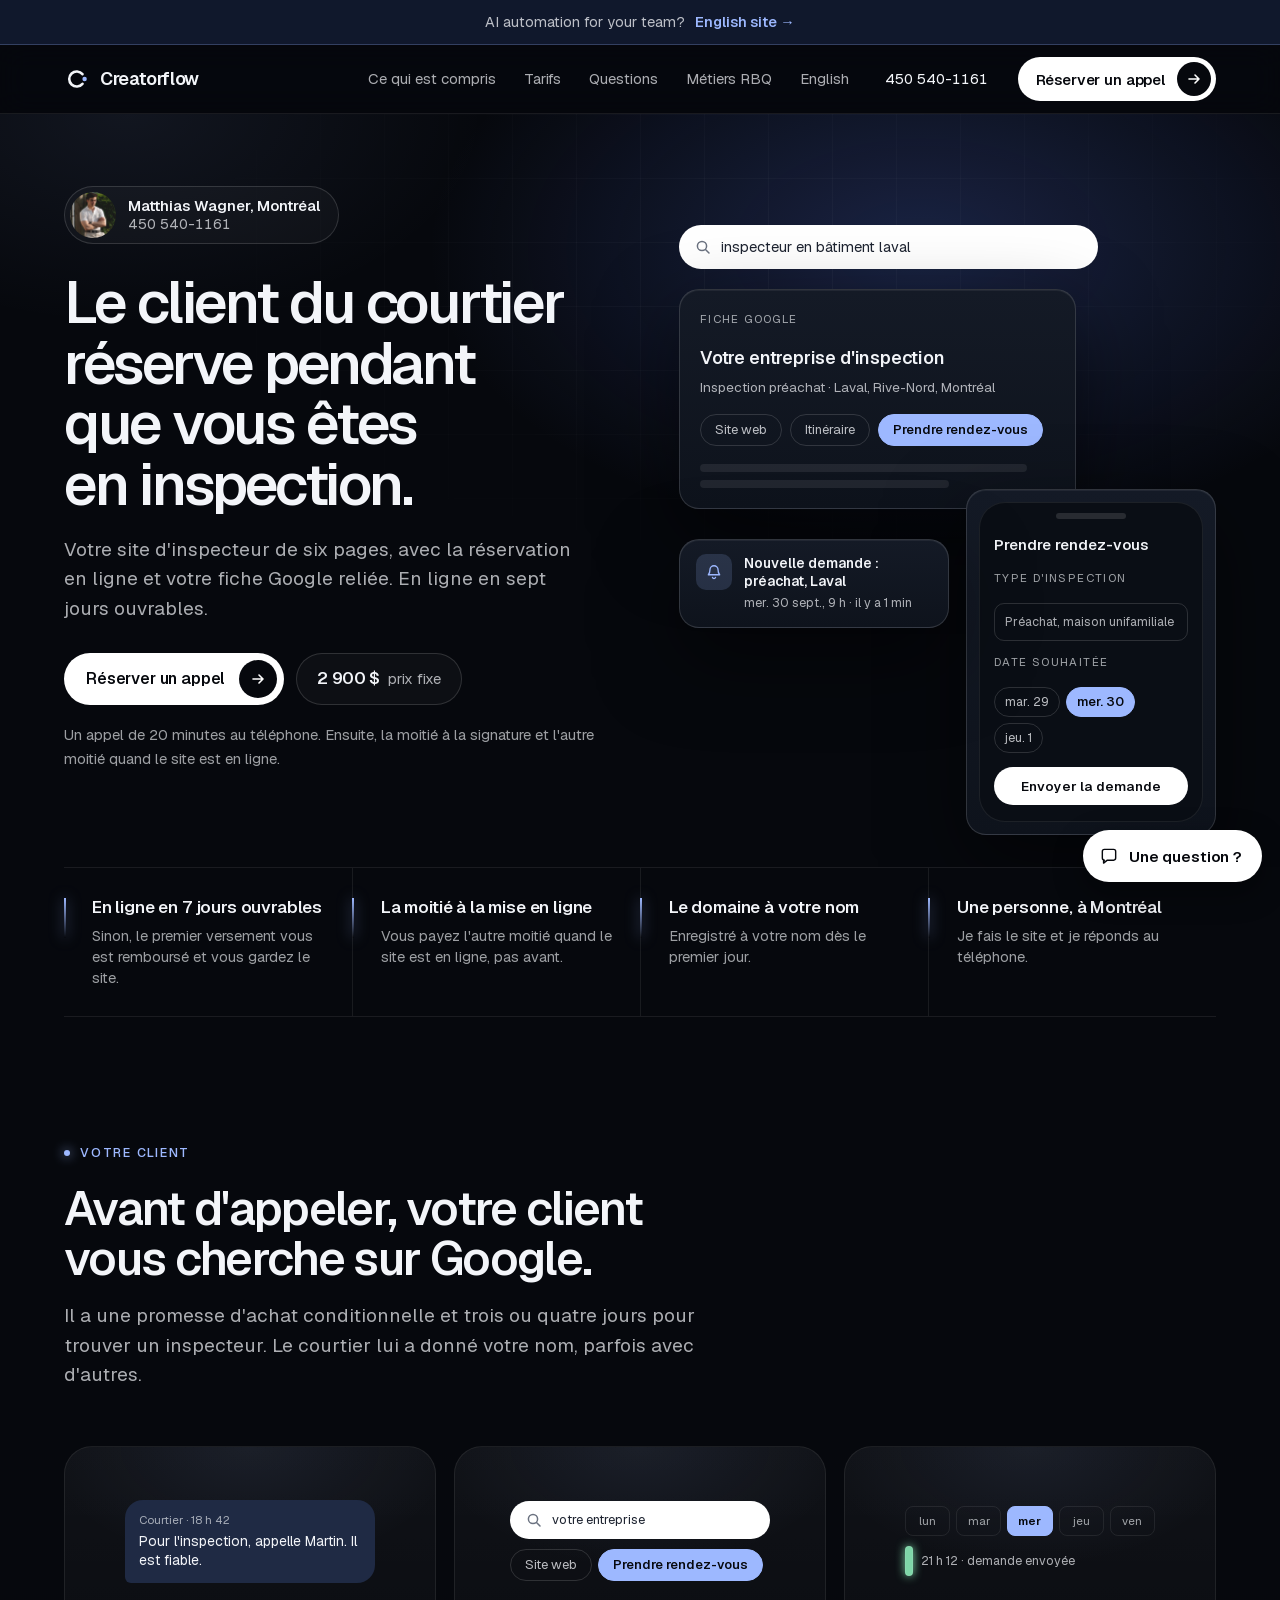
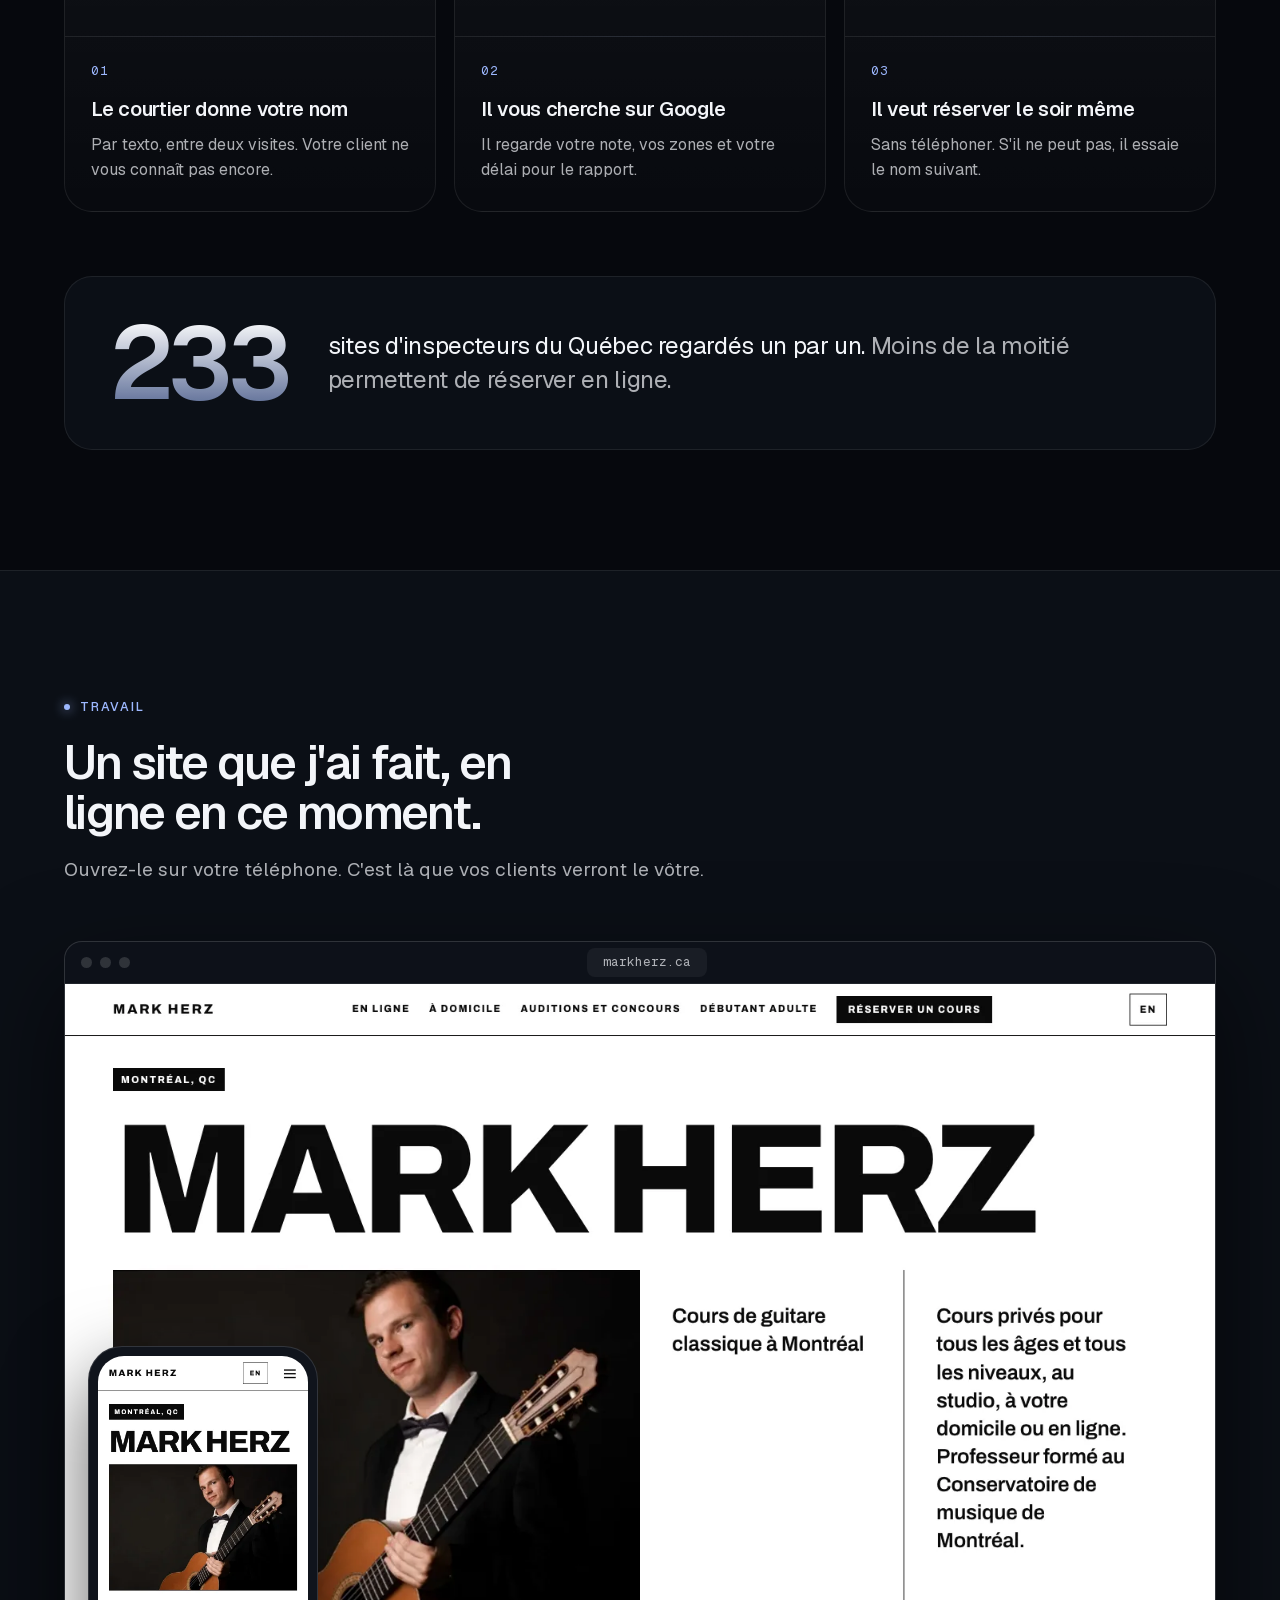
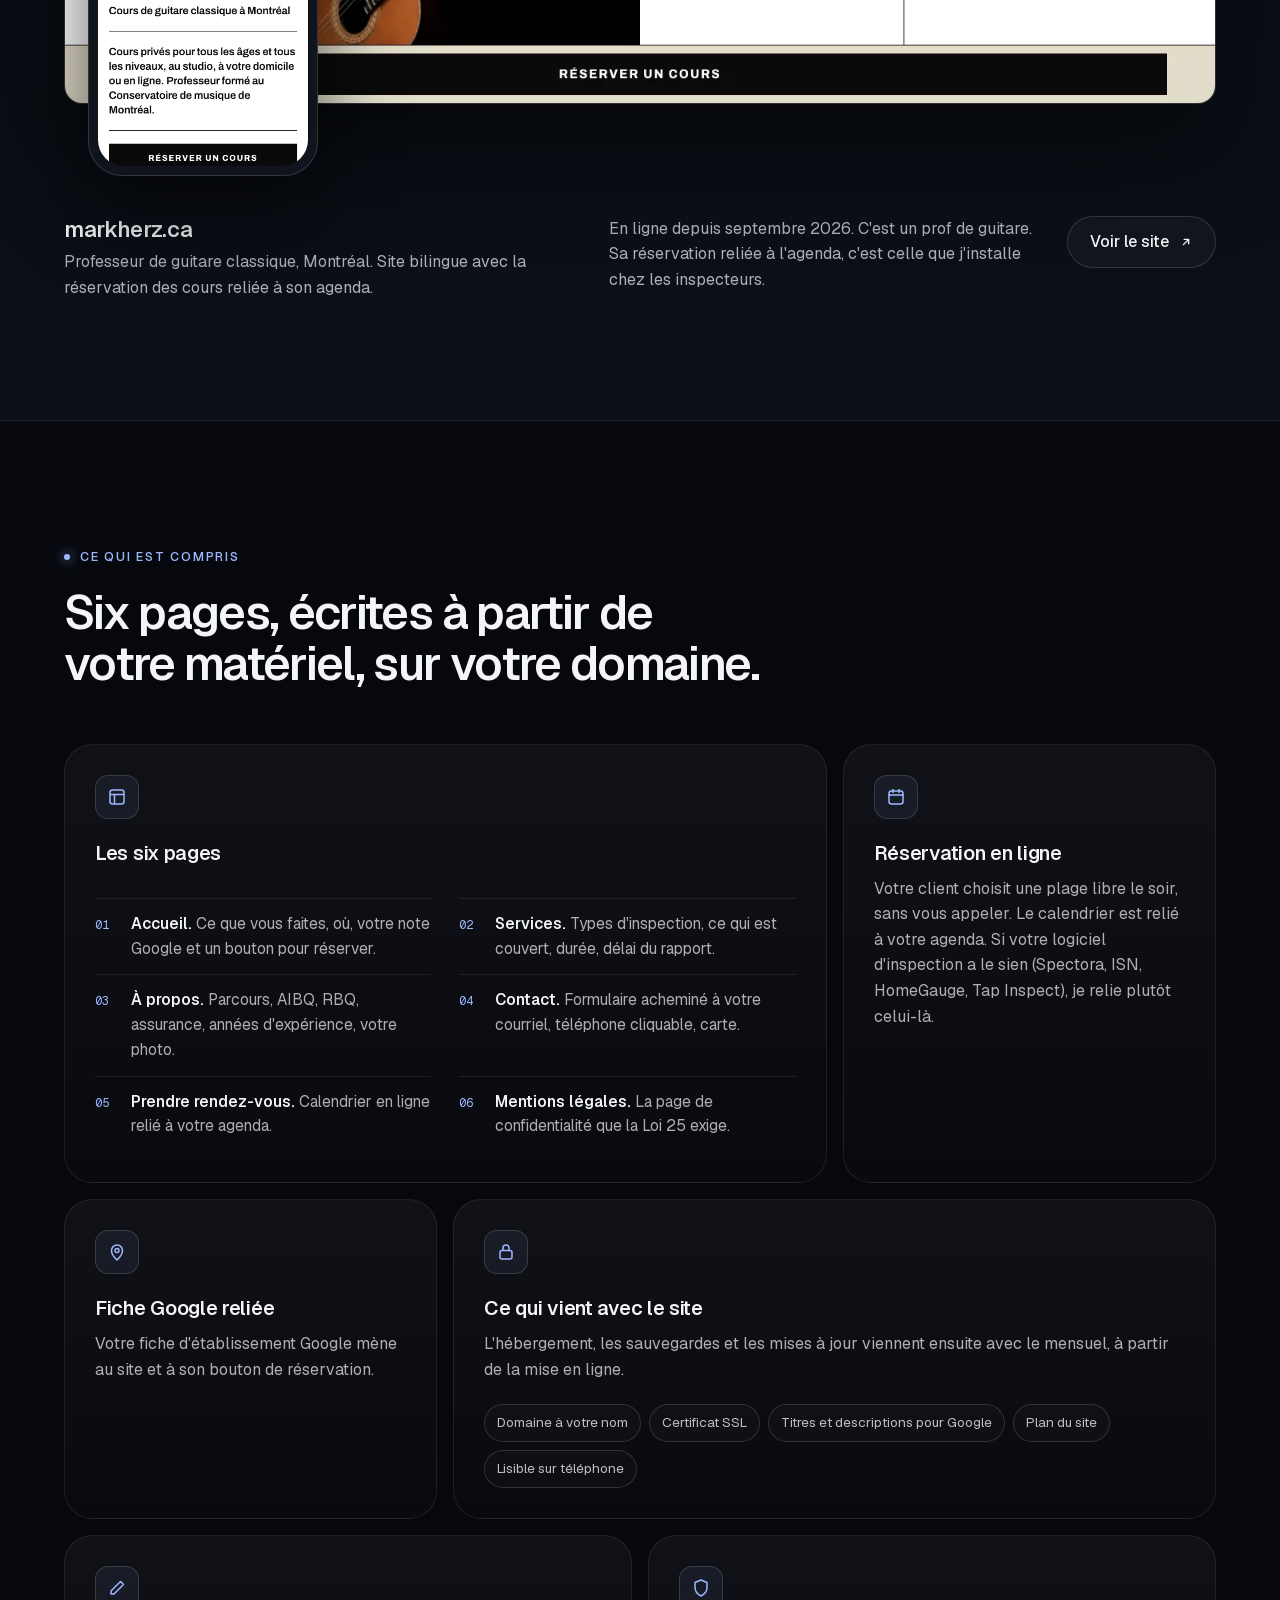
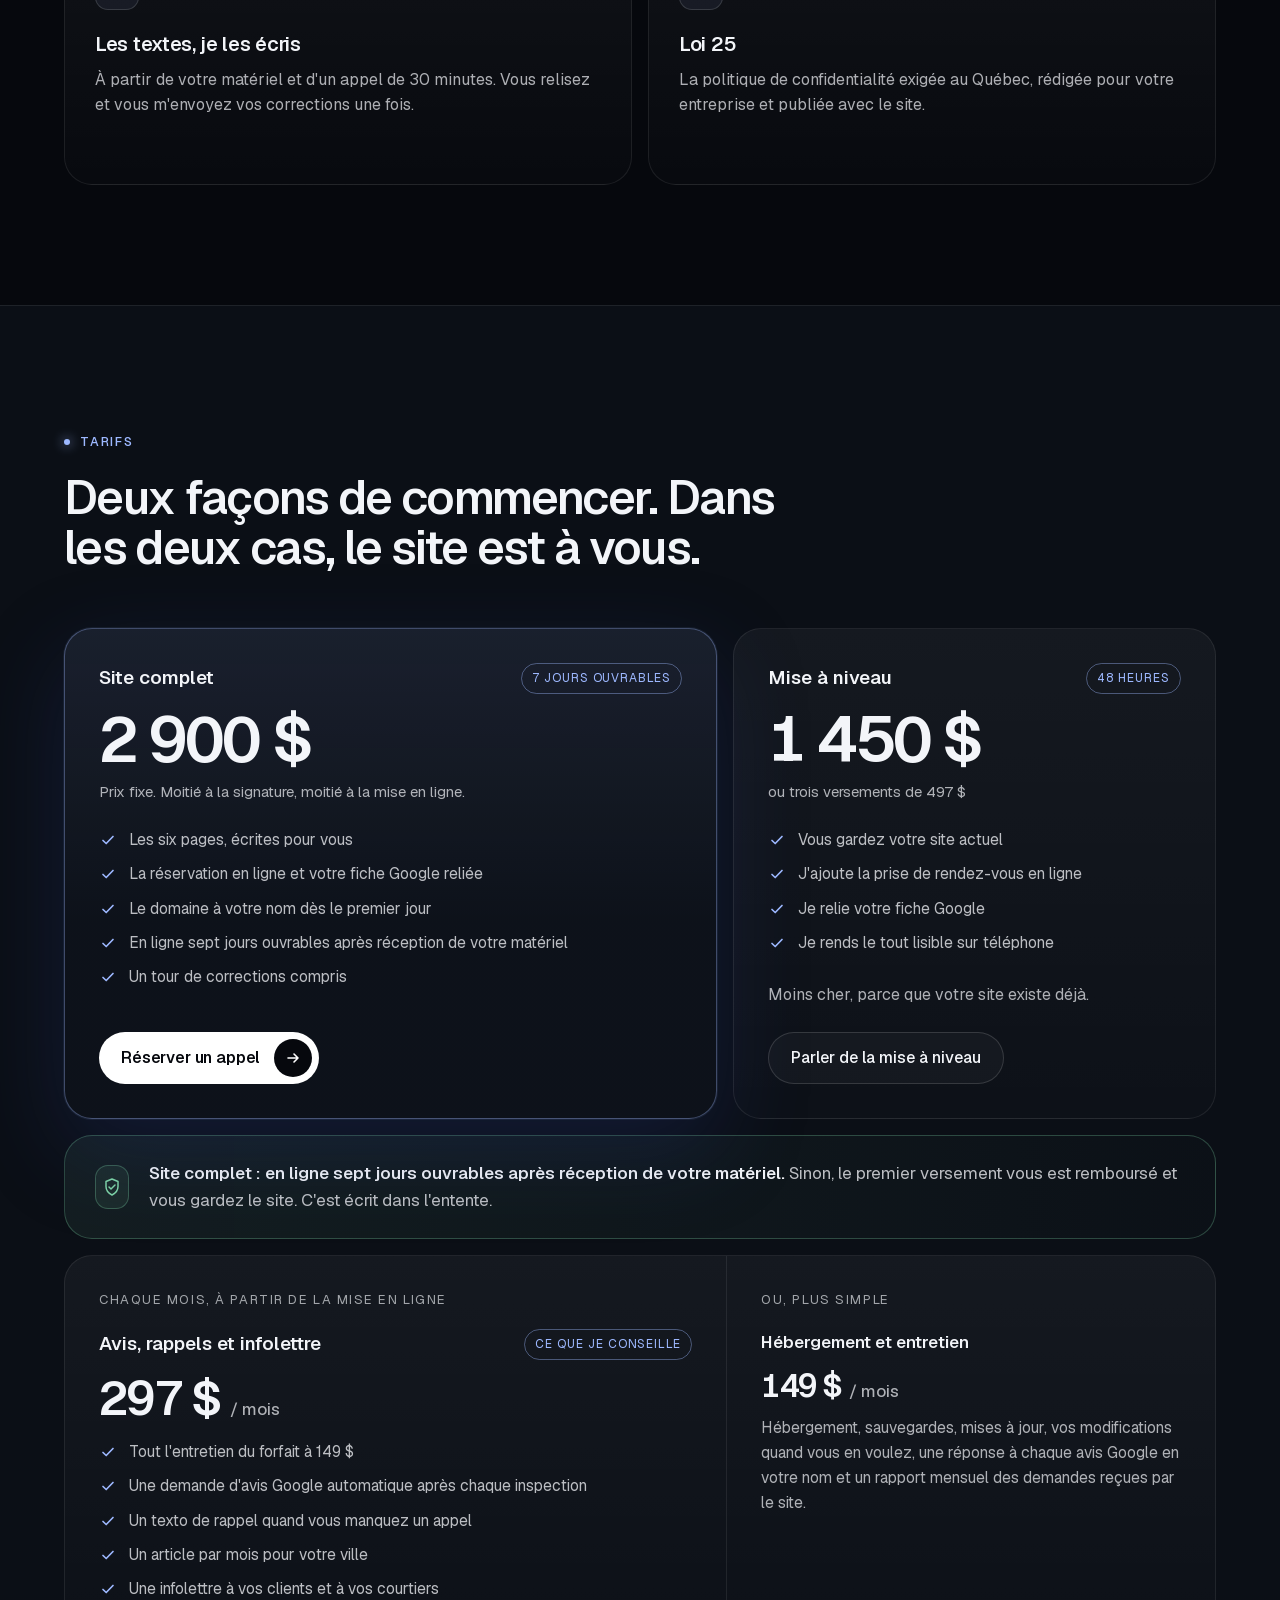
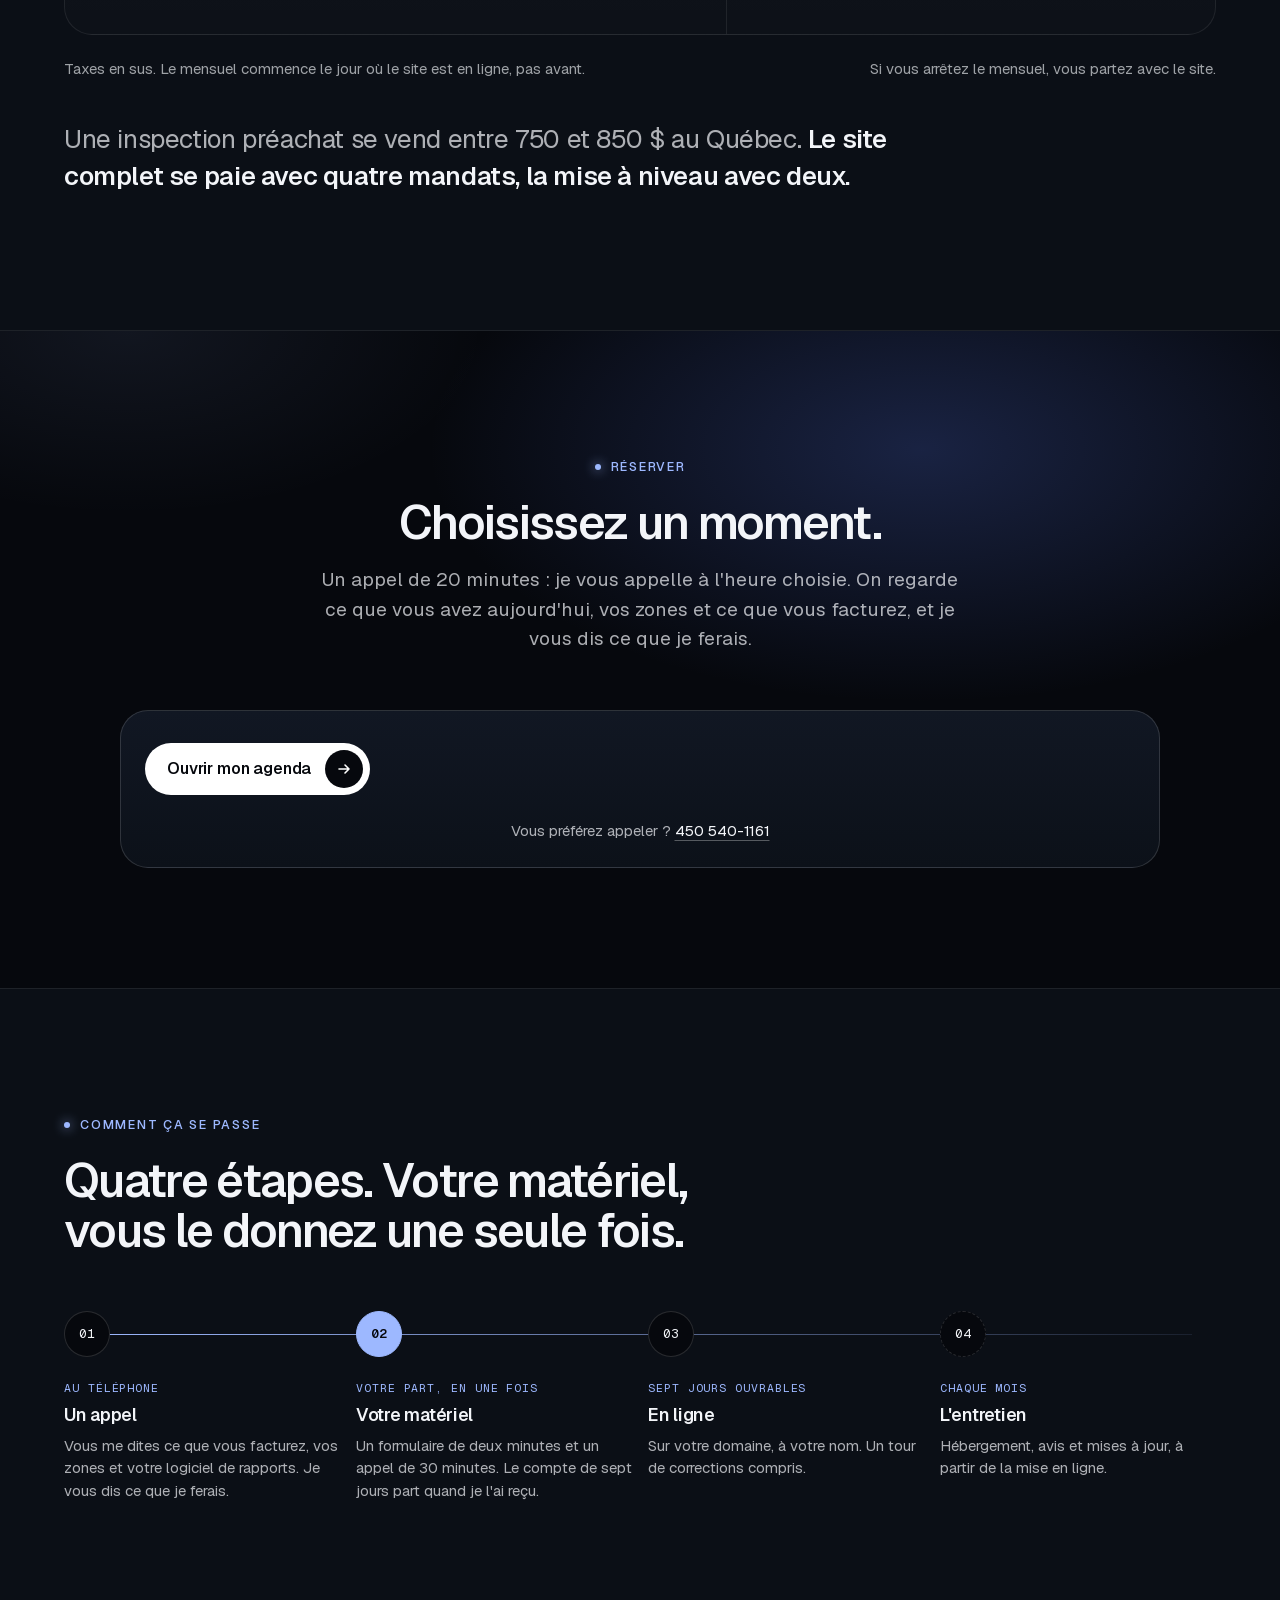
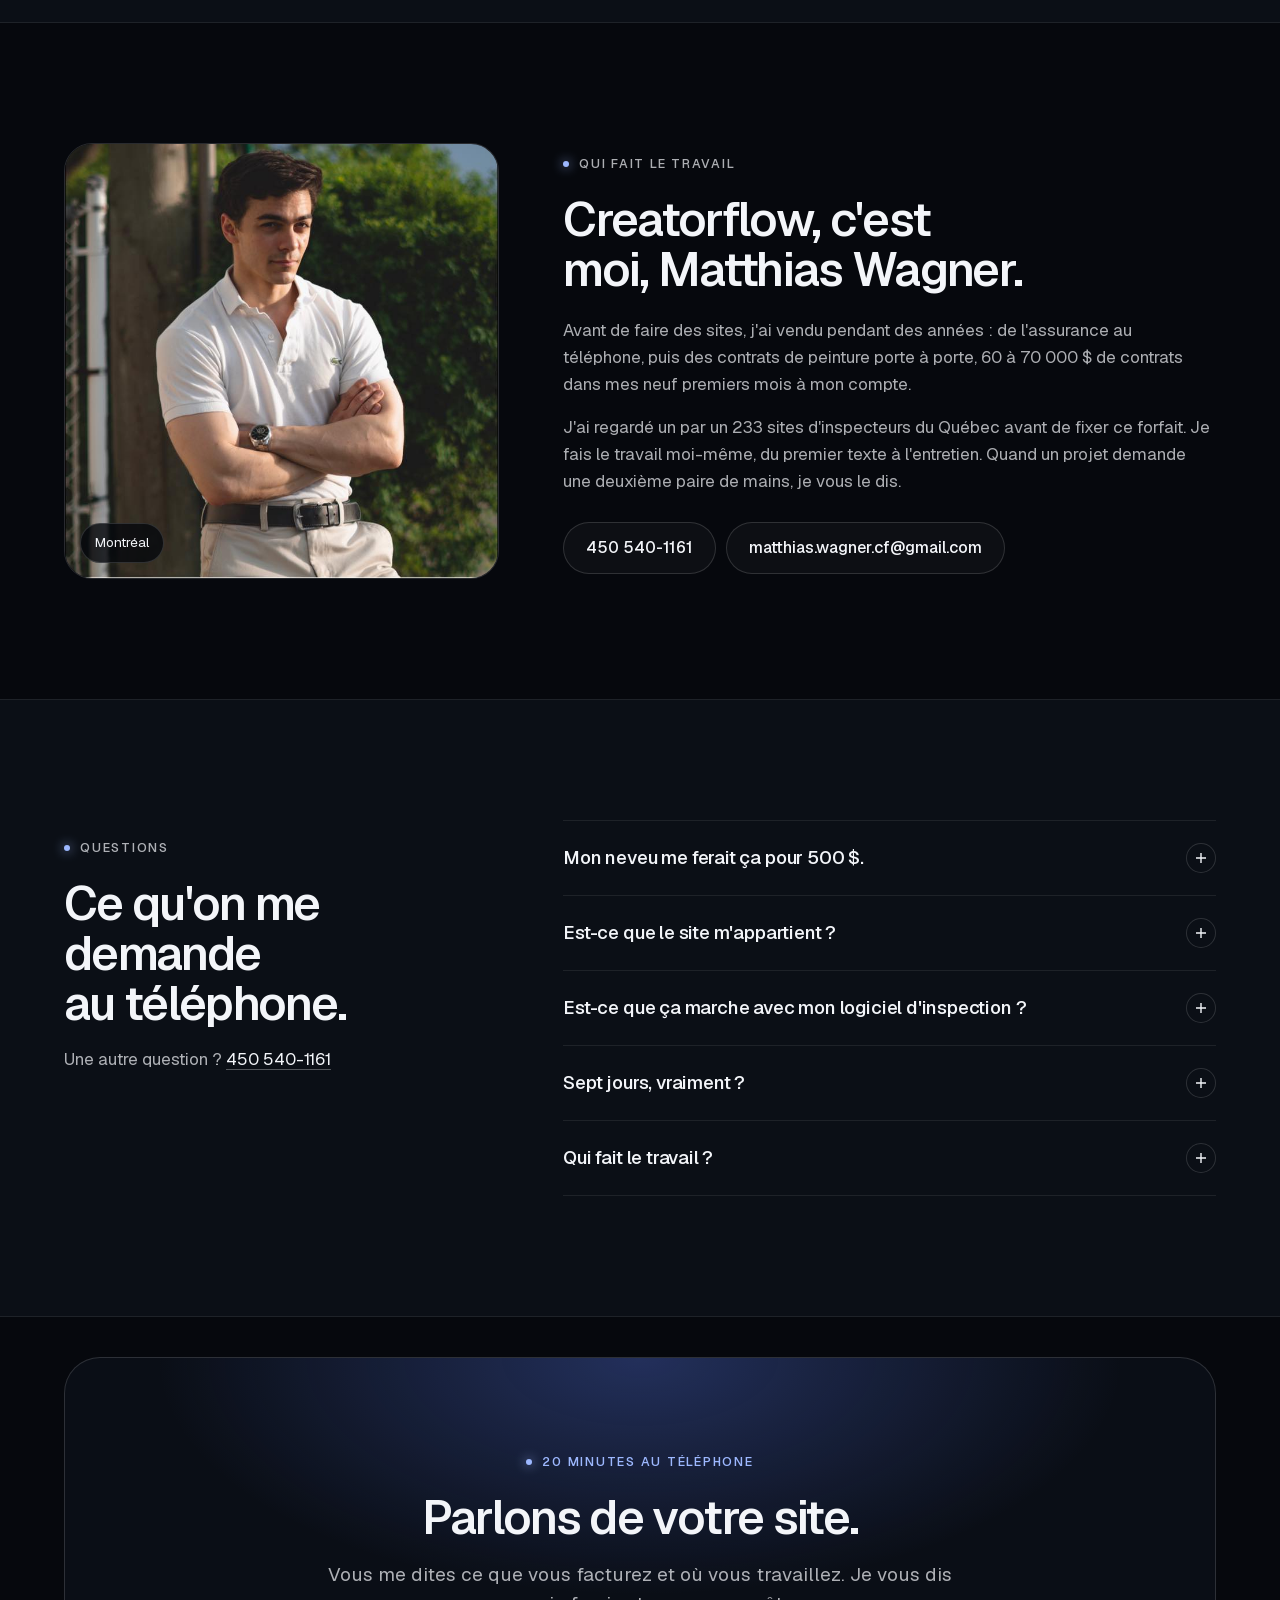
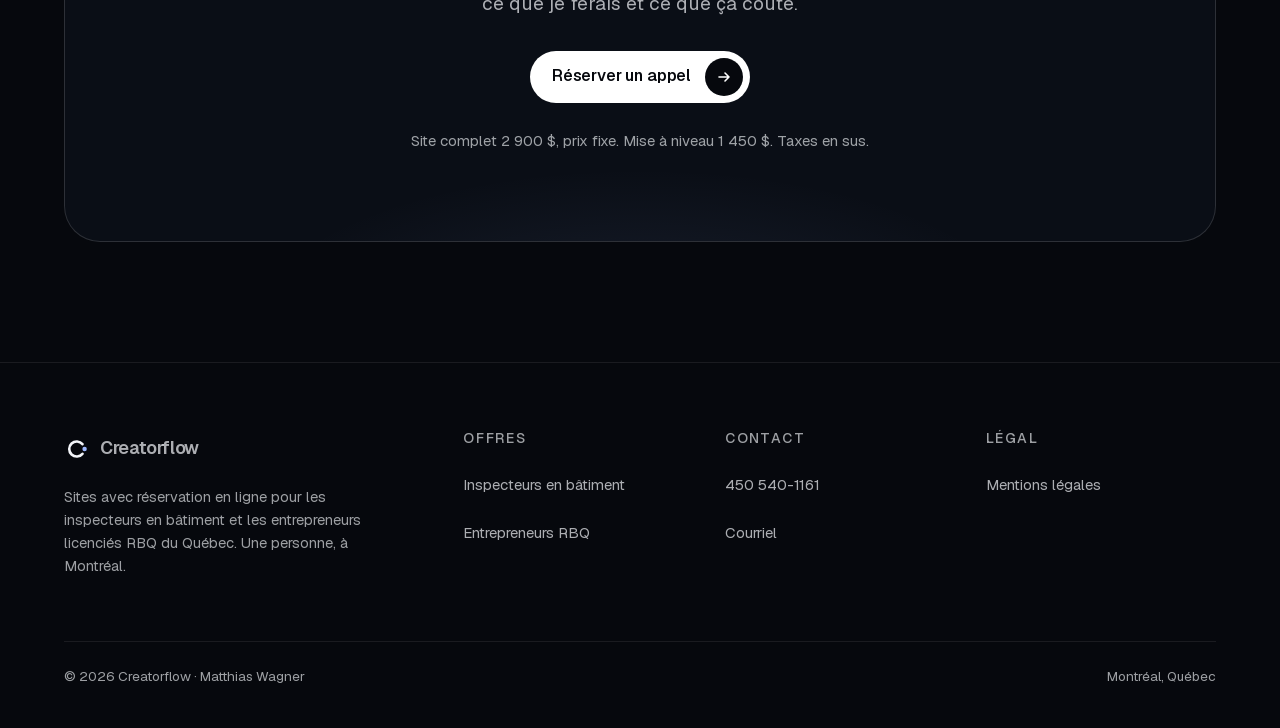
==== commit 4a04cf10: "site 2026-09-24 15:16 : flo.js, inbound.html, index.html, mentions-legales.html, metiers-rbq.html" ====
--- a/index.html
+++ b/index.html
@@ -317,5 +317,6 @@
 <div class="sticky-cta hide" data-cacher="#accueil,#rendez-vous"><a class="btn" href="#rendez-vous"><span class="tw"><span class="t">Réserver un appel</span></span><span class="arr"><svg viewBox="0 0 16 16" fill="none" aria-hidden="true"><path d="M3 8h10M9 4l4 4-4 4" stroke="currentColor" stroke-width="1.6" stroke-linecap="round" stroke-linejoin="round"/></svg></span></a><a class="s-tel" href="tel:+14505401161"><span class="nb">450 540-1161</span></a></div>
 
 <script src="site.js?v=20260923"></script>
+<script src="flo.js?v=20260924" data-flo="inspecteurs"></script>
 </body>
 </html>
